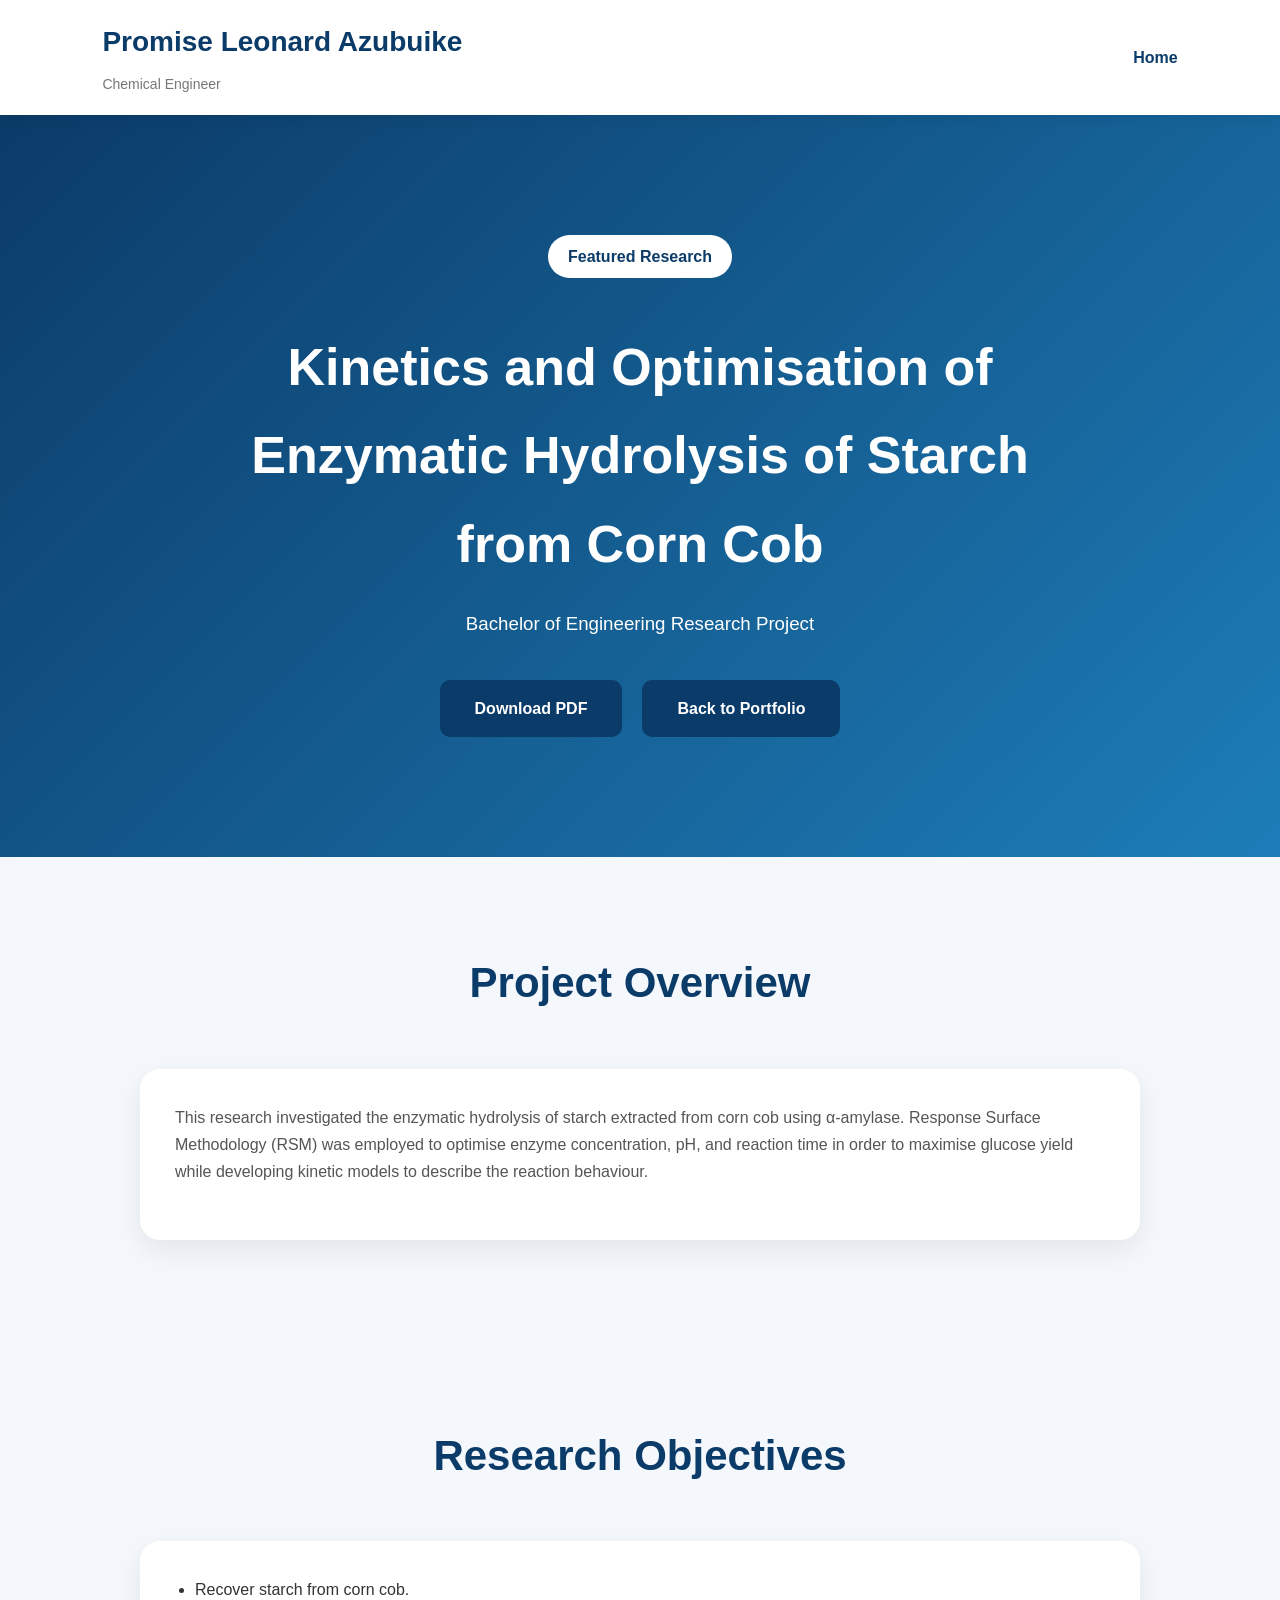
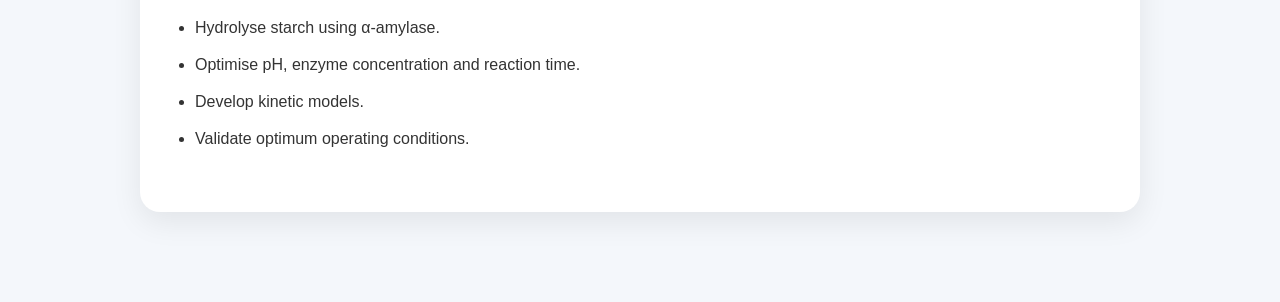
==== enzymatic-hydrolysis.html @ ce991499 "Update portfolio and add enzymatic hydrolysis project" ====
<!DOCTYPE html>
<html lang="en">

<head>

<meta charset="UTF-8">

<meta name="viewport" content="width=device-width, initial-scale=1.0">

<title>Enzymatic Hydrolysis Research | Promise Leonard Azubuike</title>

<link rel="stylesheet" href="css/style.css">

</head>

<body>

<!-- Navigation -->

<nav>

<div class="logo">

<h2>Promise Leonard Azubuike</h2>

<span>Chemical Engineer</span>

</div>

<ul>

<li><a href="index.html">Home</a></li>

</ul>

</nav>



<!-- HERO -->

<section class="project-hero">

<div class="project-overlay">

<p class="project-tag">

Featured Research

</p>

<h1>

Kinetics and Optimisation of Enzymatic Hydrolysis of Starch from Corn Cob

</h1>

<h3>

Bachelor of Engineering Research Project

</h3>

<div class="project-buttons">

<a class="btn"

href="documents/Kinetics_and_Optimisation_of_Enzymatic_Hydrolysis.pdf"

download>

Download PDF

</a>

<a class="btn"

href="index.html">

Back to Portfolio

</a>

</div>

</div>

</section>



<!-- OVERVIEW -->

<section class="project-section">

<h2>Project Overview</h2>

<div class="project-card">

<p>

This research investigated the enzymatic hydrolysis of starch extracted from corn cob
using α-amylase. Response Surface Methodology (RSM) was employed to optimise enzyme
concentration, pH, and reaction time in order to maximise glucose yield while developing
kinetic models to describe the reaction behaviour.

</p>

</div>

</section>



<!-- OBJECTIVES -->

<section class="project-section">

<h2>Research Objectives</h2>

<div class="project-card">

<ul>

<li>Recover starch from corn cob.</li>

<li>Hydrolyse starch using α-amylase.</li>

<li>Optimise pH, enzyme concentration and reaction time.</li>

<li>Develop kinetic models.</li>

<li>Validate optimum operating conditions.</li>

</ul>

</div>

</section>
---- css/style.css ----
/* =====================================================
   PROMISE LEONARD AZUBUIKE PORTFOLIO
   Version 2.0
====================================================== */


/* =====================================================
   RESET
====================================================== */

*{
    margin:0;
    padding:0;
    box-sizing:border-box;
}

html{
    scroll-behavior:smooth;
}

body{

    font-family:Arial, Helvetica, sans-serif;

    background:#f4f7fb;

    color:#333;

    line-height:1.7;

}


/* =====================================================
   VARIABLES
====================================================== */

:root{

    --primary:#0B3B68;

    --secondary:#1D7DB8;

    --accent:#16A085;

    --white:#ffffff;

    --light:#f4f7fb;

    --dark:#222;

    --shadow:0 10px 30px rgba(0,0,0,.08);

}


/* =====================================================
   LINKS
====================================================== */

a{

    text-decoration:none;

    color:inherit;

}


/* =====================================================
   IMAGES
====================================================== */

img{

    max-width:100%;

    display:block;

}


/* =====================================================
   NAVIGATION
====================================================== */

nav{

    position:sticky;

    top:0;

    z-index:999;

    background:white;

    display:flex;

    justify-content:space-between;

    align-items:center;

    padding:18px 8%;

    box-shadow:0 2px 15px rgba(0,0,0,.08);

}

.logo h2{

    color:var(--primary);

    font-size:28px;

    margin-bottom:4px;

}

.logo span{

    color:#777;

    font-size:14px;

}

nav ul{

    list-style:none;

    display:flex;

    gap:30px;

}

nav ul li a{

    color:var(--primary);

    font-weight:600;

    transition:.3s;

}

nav ul li a:hover{

    color:var(--secondary);

}


/* =====================================================
   HERO
====================================================== */

.hero{

    max-width:1200px;

    margin:auto;

    min-height:90vh;

    display:flex;

    justify-content:space-between;

    align-items:center;

    gap:80px;

    padding:80px 8%;

}

.hero-text{

    flex:1;

}

.hero-tag{

    display:inline-block;

    background:#e8f1fb;

    color:var(--secondary);

    padding:8px 20px;

    border-radius:30px;

    font-weight:bold;

    margin-bottom:25px;

}

.hero-text h1{

    font-size:60px;

    color:var(--primary);

    margin-bottom:15px;

    line-height:1.1;

}

.hero-text h2{

    font-size:28px;

    color:#555;

    margin-bottom:25px;

    font-weight:400;

}

.hero-description{

    font-size:19px;

    color:#666;

    margin-bottom:40px;

    max-width:650px;

}

.hero-buttons{

    display:flex;

    gap:20px;

    flex-wrap:wrap;

}

.btn{

    display:inline-block;

    padding:15px 35px;

    border-radius:10px;

    background:var(--primary);

    color:white;

    font-weight:bold;

    transition:.3s;

}

.btn:hover{

    background:var(--secondary);

    transform:translateY(-5px);

}

.hero-image{

    flex:1;

    display:flex;

    justify-content:center;

}

.hero-image img{

    width:360px;

    height:360px;

    object-fit:cover;

    border-radius:50%;

    border:8px solid var(--primary);

    box-shadow:0 20px 40px rgba(0,0,0,.18);

}


/* =====================================================
   GENERAL SECTION
====================================================== */

section{

    padding:90px 8%;

}

section h2{

    text-align:center;

    color:var(--primary);

    font-size:42px;

    margin-bottom:50px;

}


/* =====================================================
   ABOUT
====================================================== */

.about-container{

    max-width:1100px;

    margin:auto;

}

.about-text{

    background:white;

    padding:50px;

    border-radius:20px;

    box-shadow:var(--shadow);

}

.about-text p{

    font-size:19px;

    margin-bottom:25px;

}

.about-text strong{

    color:var(--primary);

}


/* =====================================================
   EXPERIENCE
====================================================== */

.experience-container{

    display:grid;

    grid-template-columns:repeat(auto-fit,minmax(330px,1fr));

    gap:30px;

}

.experience-card{

    background:white;

    border-radius:18px;

    padding:35px;

    box-shadow:var(--shadow);

    transition:.3s;

}

.experience-card:hover{

    transform:translateY(-10px);

}

.experience-card h3{

    color:var(--primary);

    margin-bottom:10px;

}

.experience-card h4{

    color:#555;

    margin-bottom:10px;

}

.experience-card span{

    color:var(--secondary);

    font-weight:bold;

}

.experience-card ul{

    margin-top:20px;

    padding-left:20px;

}

.experience-card li{

    margin-bottom:12px;

}


/* =====================================================
   SKILLS
====================================================== */

.skills-container{

    display:grid;

    grid-template-columns:repeat(auto-fit,minmax(260px,1fr));

    gap:30px;

}

.skill-card{

    background:white;

    padding:35px;

    border-radius:18px;

    box-shadow:var(--shadow);

    transition:.3s;

}

.skill-card:hover{

    transform:translateY(-10px);

}

.skill-card h3{

    color:var(--primary);

    margin-bottom:20px;

}

.skill-card ul{

    list-style:none;

}

.skill-card li{

    margin-bottom:12px;

}
/* =====================================================
   STATISTICS
====================================================== */

.stats-container{

    max-width:1200px;

    margin:auto;

    display:grid;

    grid-template-columns:repeat(auto-fit,minmax(180px,1fr));

    gap:25px;

}

.stat-card{

    background:white;

    padding:35px 20px;

    border-radius:18px;

    text-align:center;

    box-shadow:var(--shadow);

    transition:.3s;

}

.stat-card:hover{

    transform:translateY(-8px);

}

.stat-card h2{

    font-size:42px;

    color:var(--secondary);

    margin-bottom:10px;

}

.stat-card p{

    font-size:17px;

    color:#555;

}


/* =====================================================
   PROJECTS
====================================================== */

.projects-container{

    display:grid;

    grid-template-columns:repeat(auto-fit,minmax(340px,1fr));

    gap:35px;

}

.project-card{

    background:white;

    border-radius:20px;

    overflow:hidden;

    box-shadow:var(--shadow);

    transition:.3s;

    padding:35px;

}

.project-card:hover{

    transform:translateY(-10px);

}

.project-card h3{

    color:var(--primary);

    margin-bottom:20px;

}

.project-card p{

    color:#555;

    margin-bottom:20px;

}

.project-card ul{

    padding-left:20px;

    margin-bottom:25px;

}

.project-card li{

    margin-bottom:10px;

}

.project-card a{

    display:inline-block;

    padding:12px 28px;

    background:var(--primary);

    color:white;

    border-radius:8px;

    font-weight:bold;

    transition:.3s;

}

.project-card a:hover{

    background:var(--secondary);

}


/* =====================================================
   PROJECT DETAIL PAGE
====================================================== */

.project-hero{

    background:linear-gradient(135deg,#0B3B68,#1D7DB8);

    color:white;

    text-align:center;

    padding:120px 8%;

}

.project-tag{

    display:inline-block;

    background:white;

    color:var(--primary);

    padding:8px 20px;

    border-radius:30px;

    font-weight:bold;

    margin-bottom:25px;

}

.project-hero h1{

    font-size:52px;

    max-width:900px;

    margin:20px auto;

}

.project-hero h3{

    font-weight:400;

    margin-bottom:40px;

}

.project-buttons{

    display:flex;

    justify-content:center;

    gap:20px;

    flex-wrap:wrap;

}

.project-section{

    background:#f4f7fb;

}

.project-section .project-card{

    max-width:1000px;

    margin:auto;

}


/* =====================================================
   CONTACT
====================================================== */

.contact-container{

    display:grid;

    grid-template-columns:repeat(auto-fit,minmax(250px,1fr));

    gap:25px;

}

.contact-card{

    background:white;

    border-radius:18px;

    padding:35px;

    text-align:center;

    box-shadow:var(--shadow);

    transition:.3s;

}

.contact-card:hover{

    transform:translateY(-8px);

}

.contact-card h3{

    color:var(--primary);

    margin-bottom:15px;

}

.contact-card p{

    color:#555;

}

.contact-card a{

    color:var(--secondary);

    font-weight:bold;

}


/* =====================================================
   FOOTER
====================================================== */

footer{

    background:var(--primary);

    color:white;

    text-align:center;

    padding:30px;

    margin-top:80px;

}


/* =====================================================
   MOBILE
====================================================== */

@media(max-width:900px){

nav{

    flex-direction:column;

    gap:20px;

}

nav ul{

    flex-wrap:wrap;

    justify-content:center;

}

.hero{

    flex-direction:column-reverse;

    text-align:center;

    min-height:auto;

}

.hero-description{

    margin:auto auto 35px;

}

.hero-buttons{

    justify-content:center;

}

.hero-image img{

    width:260px;

    height:260px;

}

.hero-text h1{

    font-size:42px;

}

.hero-text h2{

    font-size:22px;

}

.project-hero h1{

    font-size:36px;

}

section h2{

    font-size:34px;

}

}
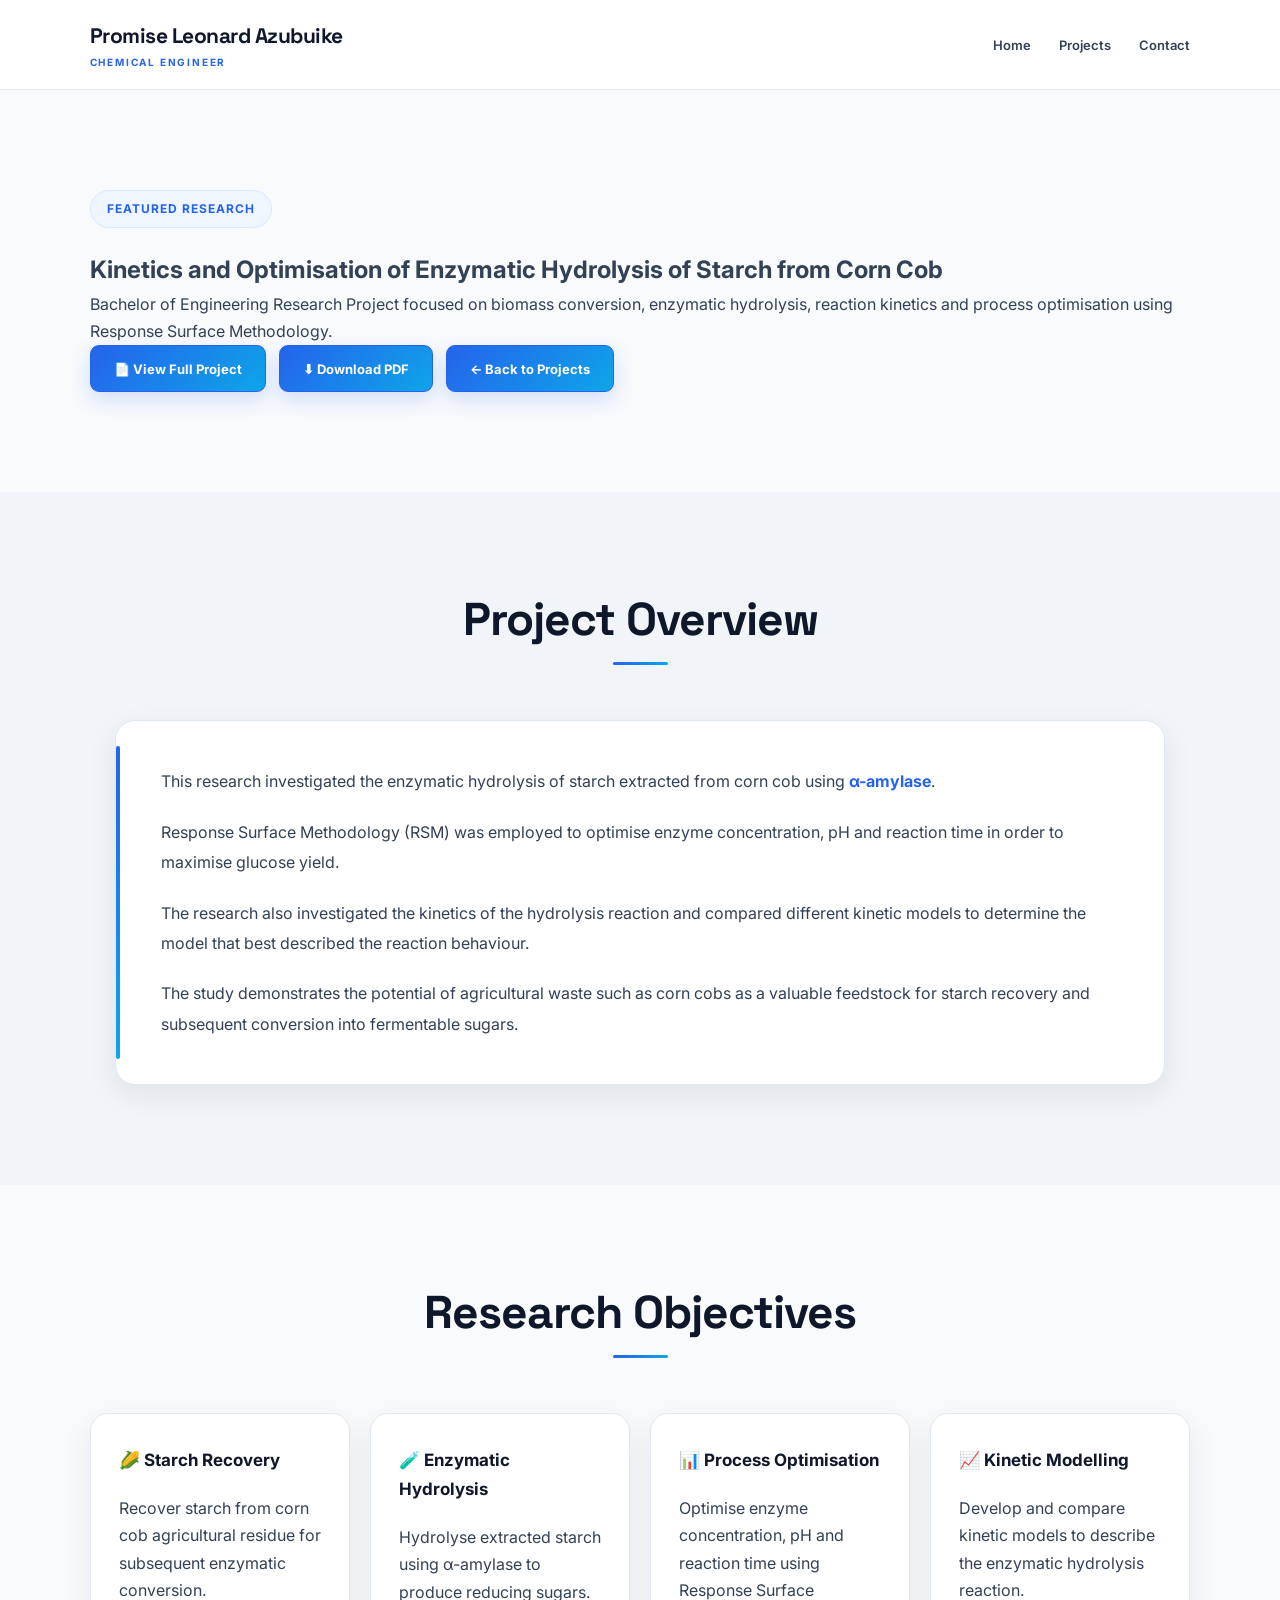
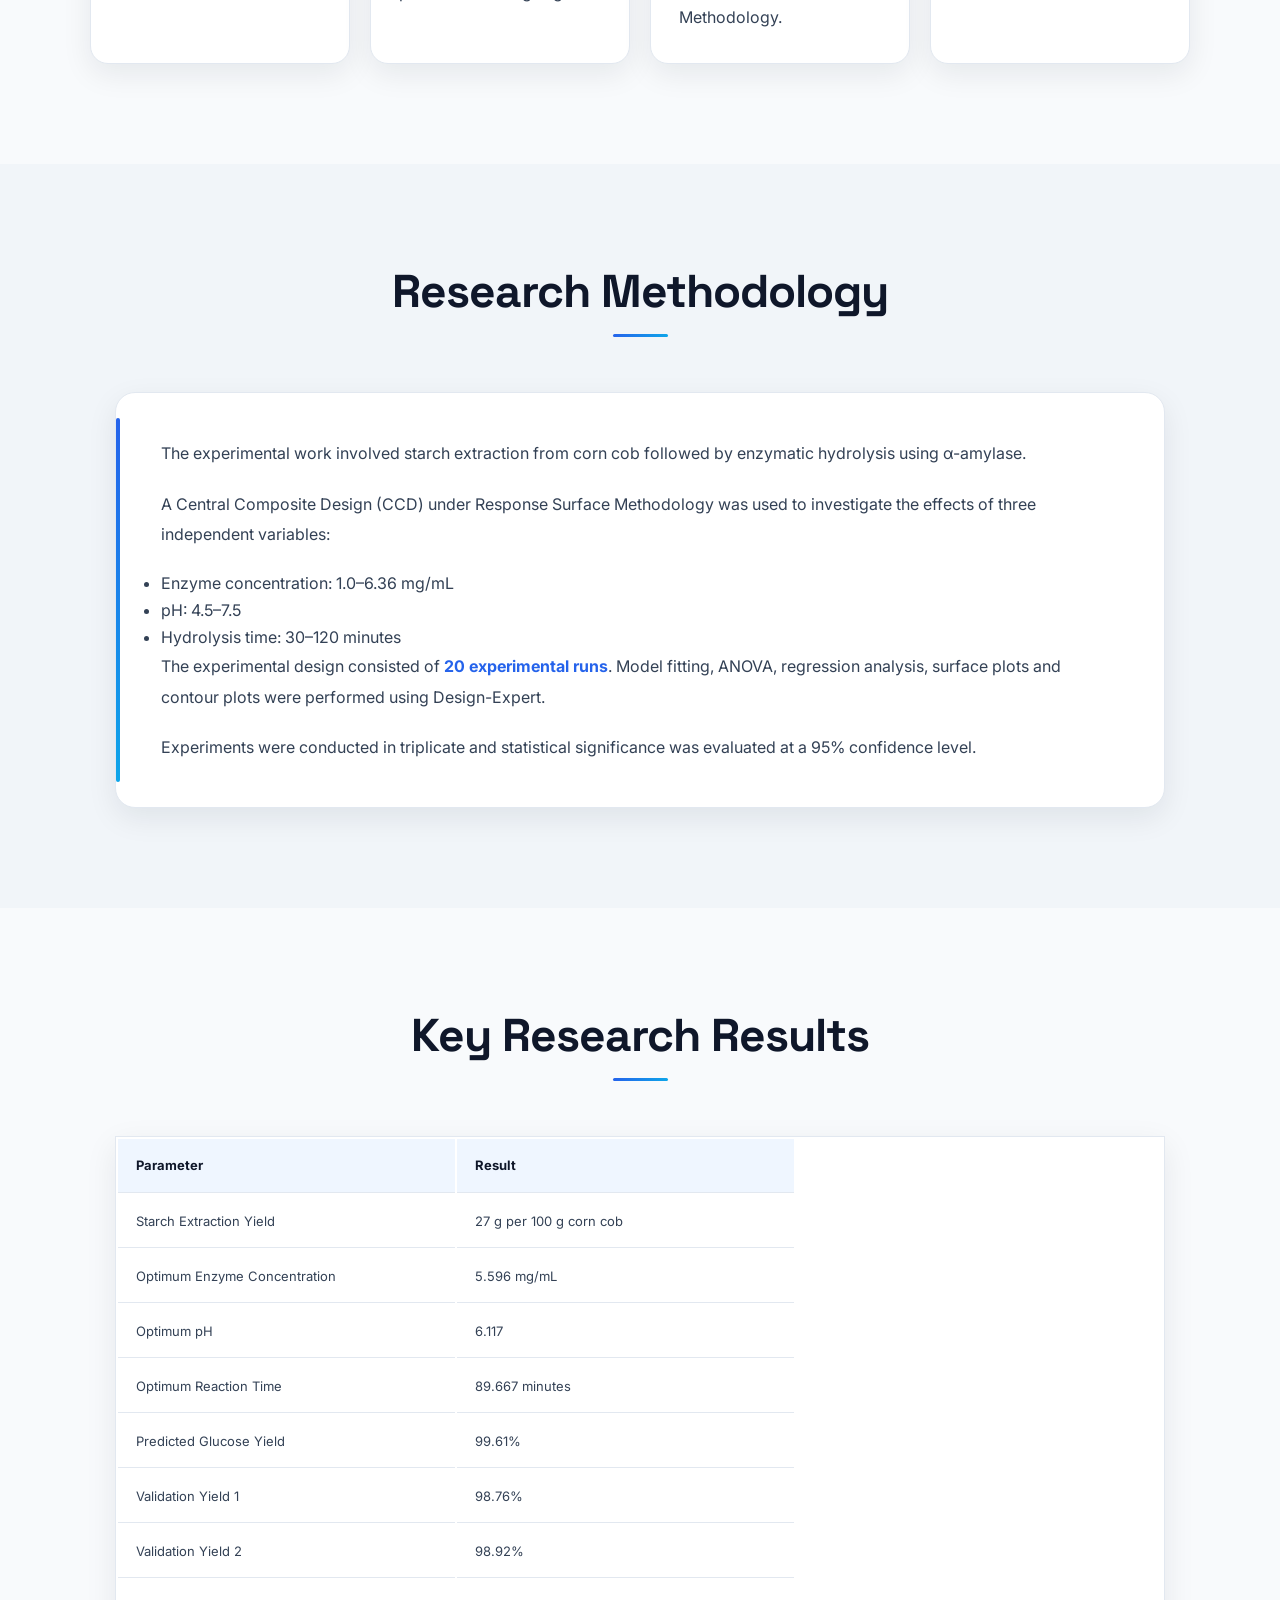
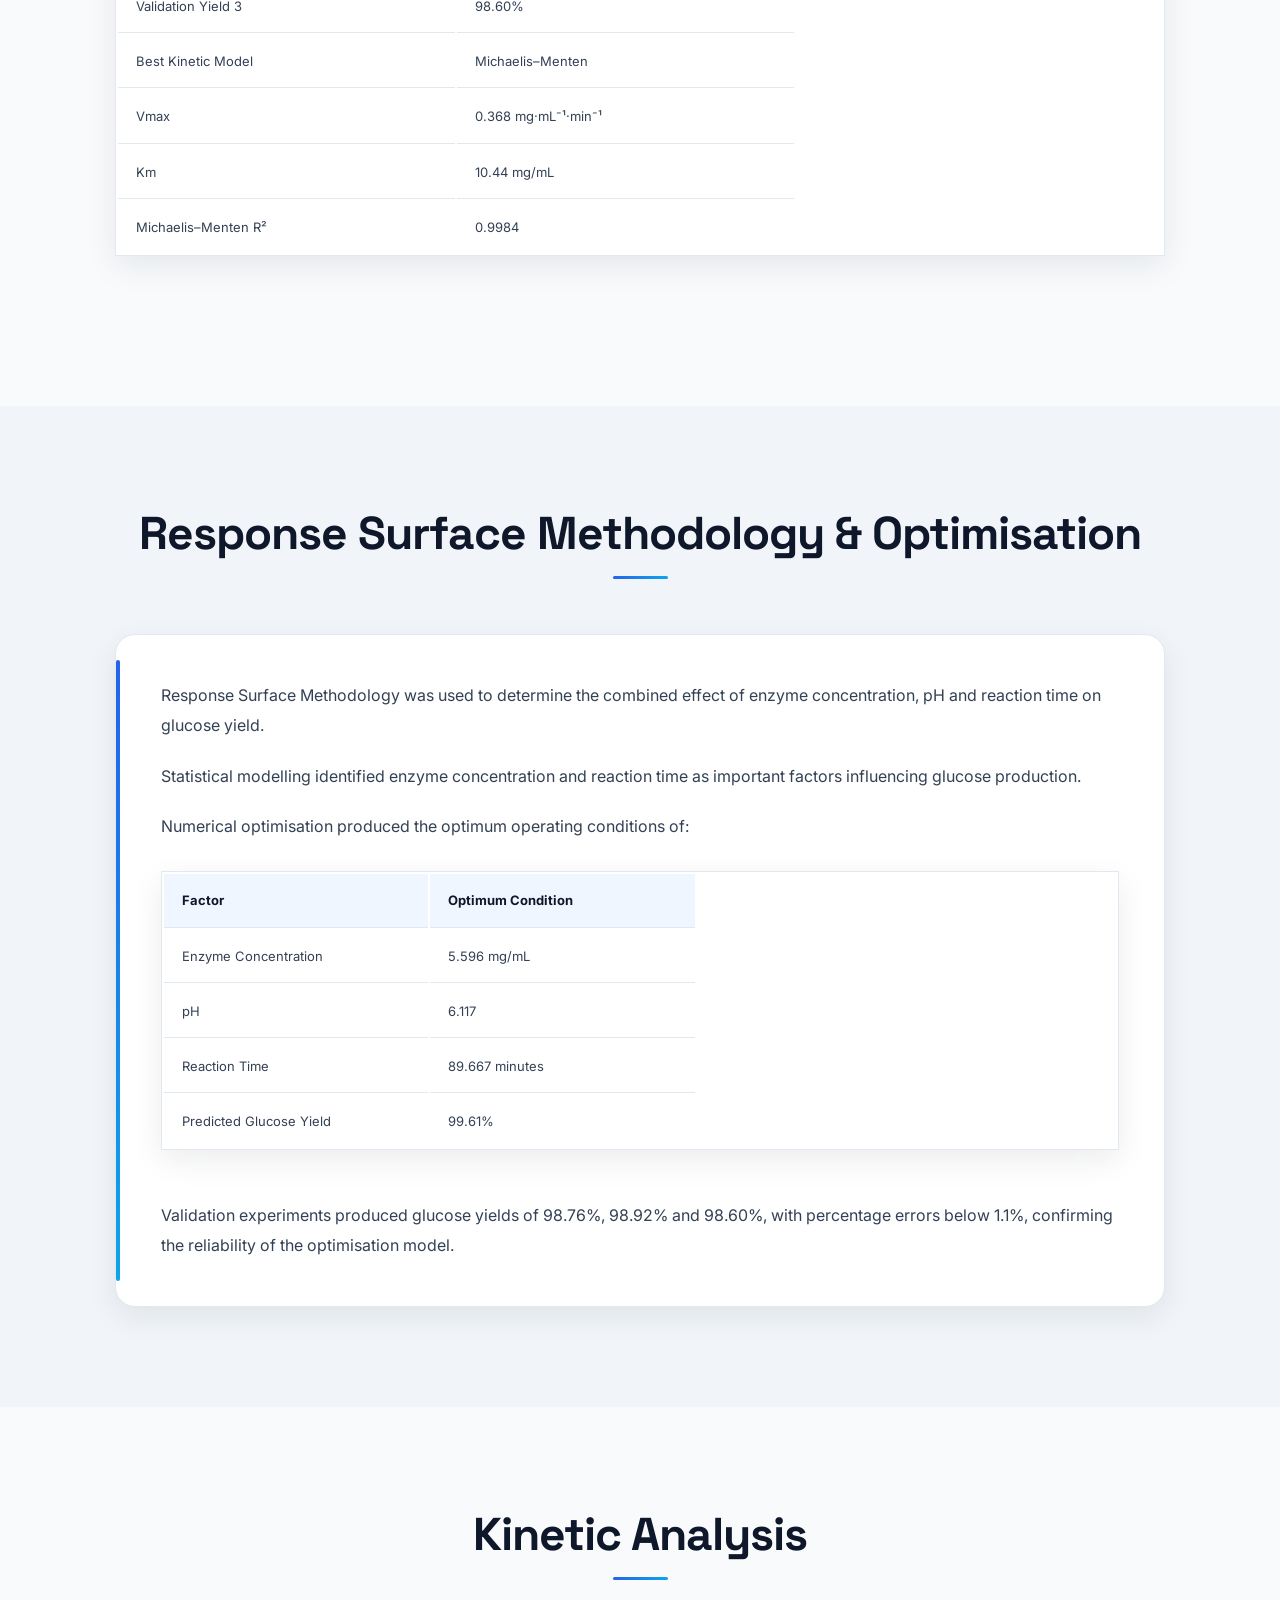
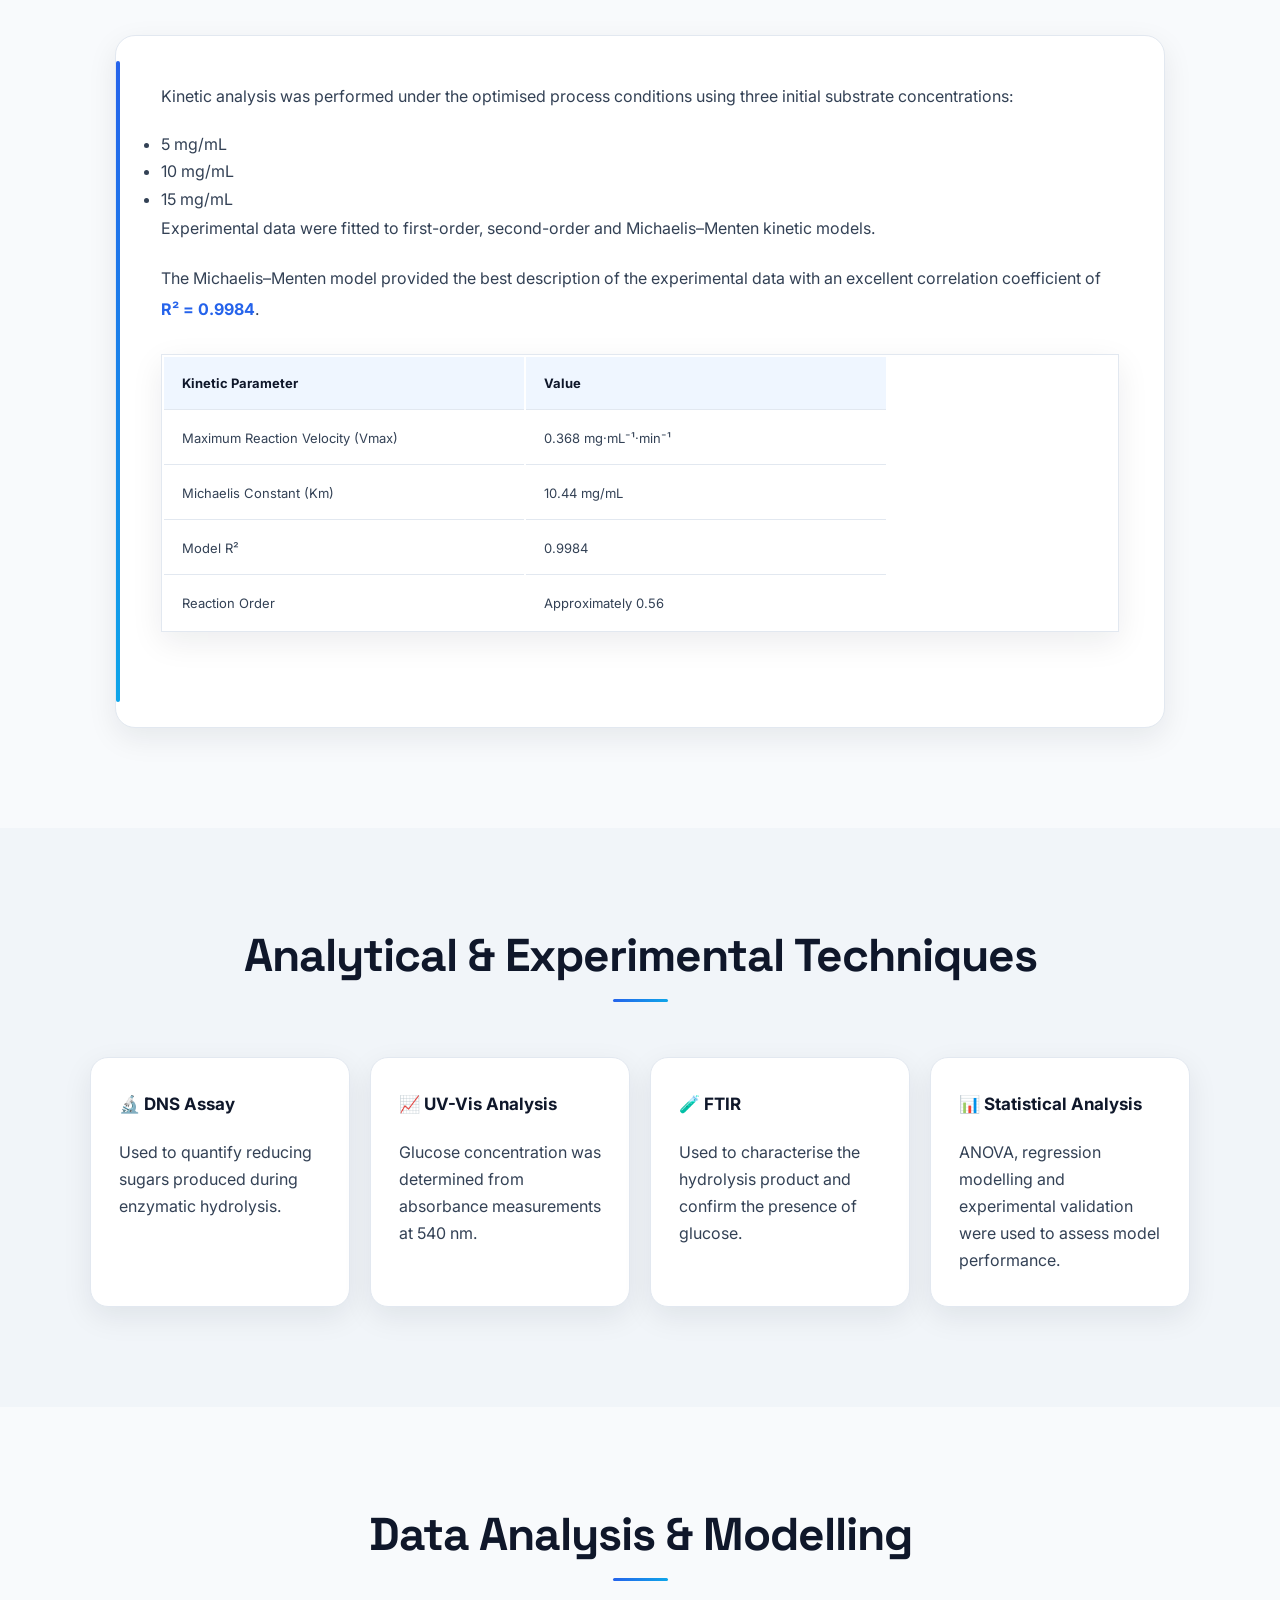
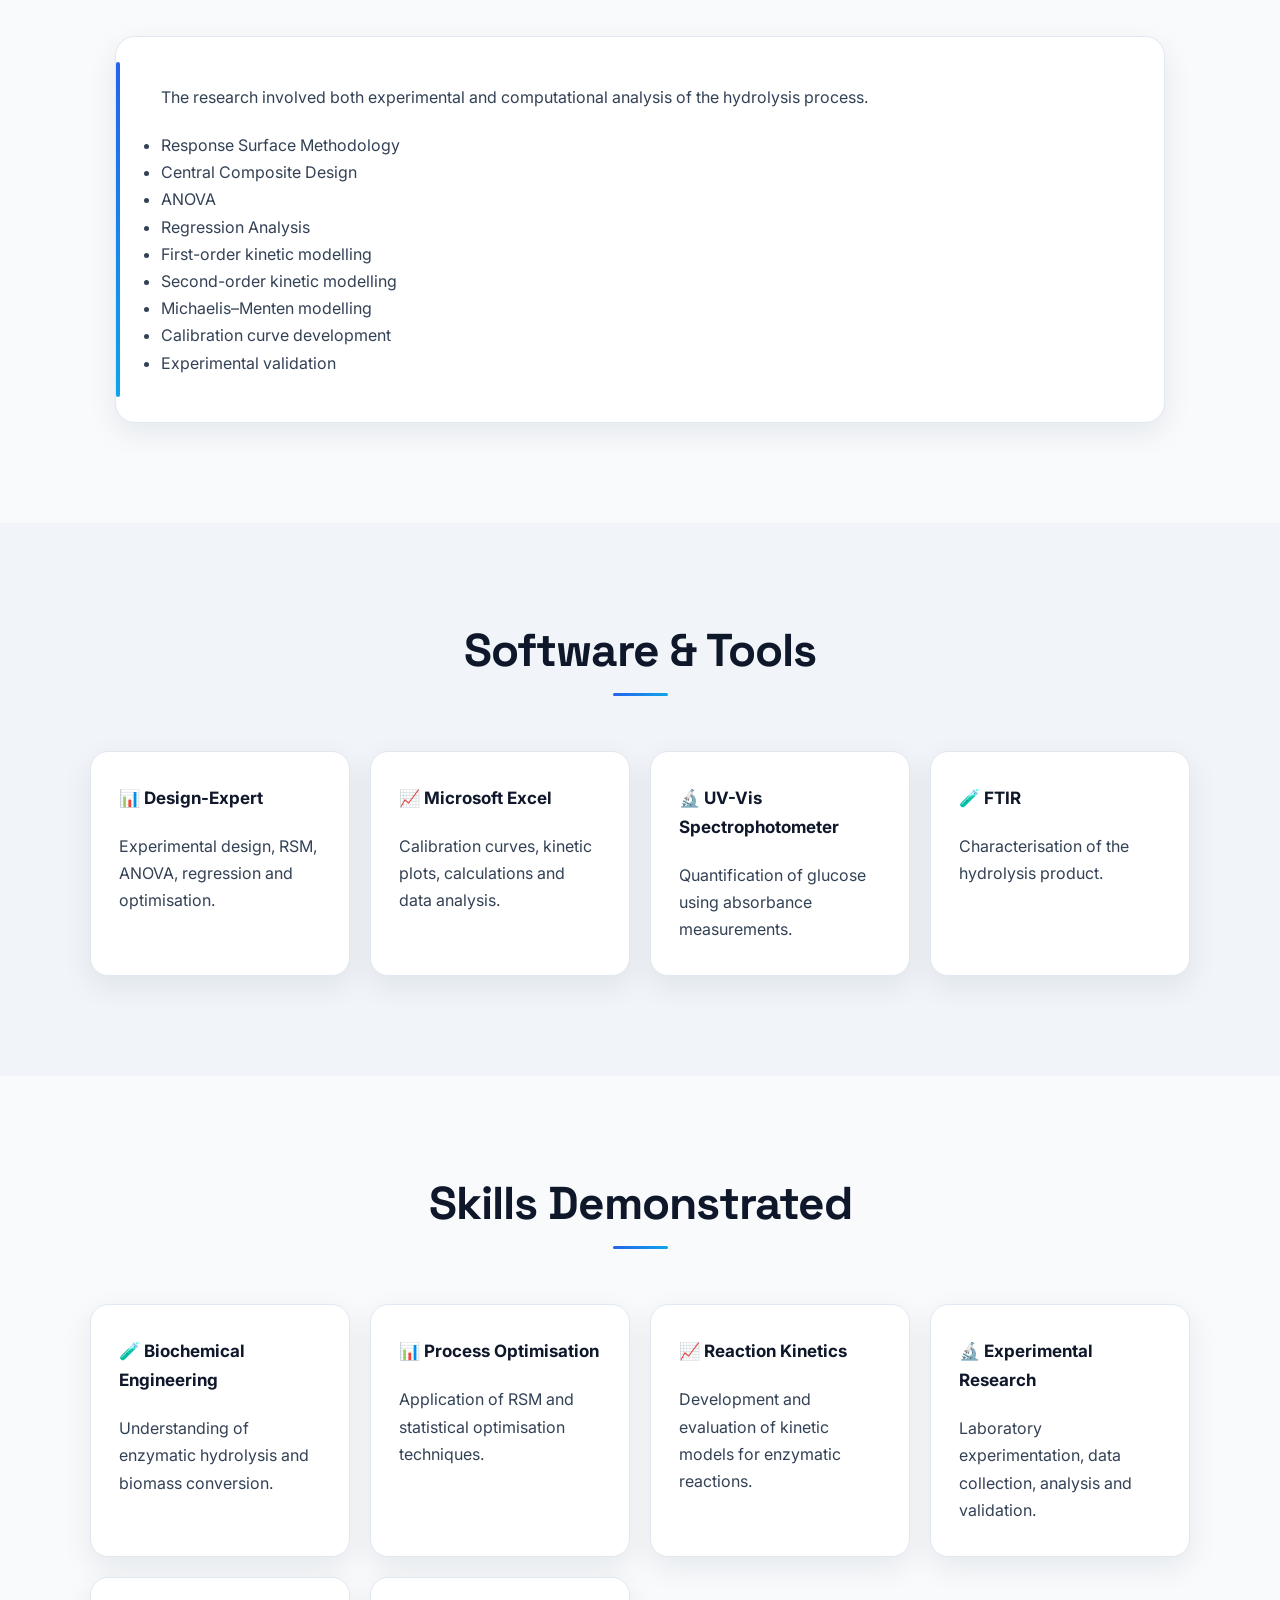
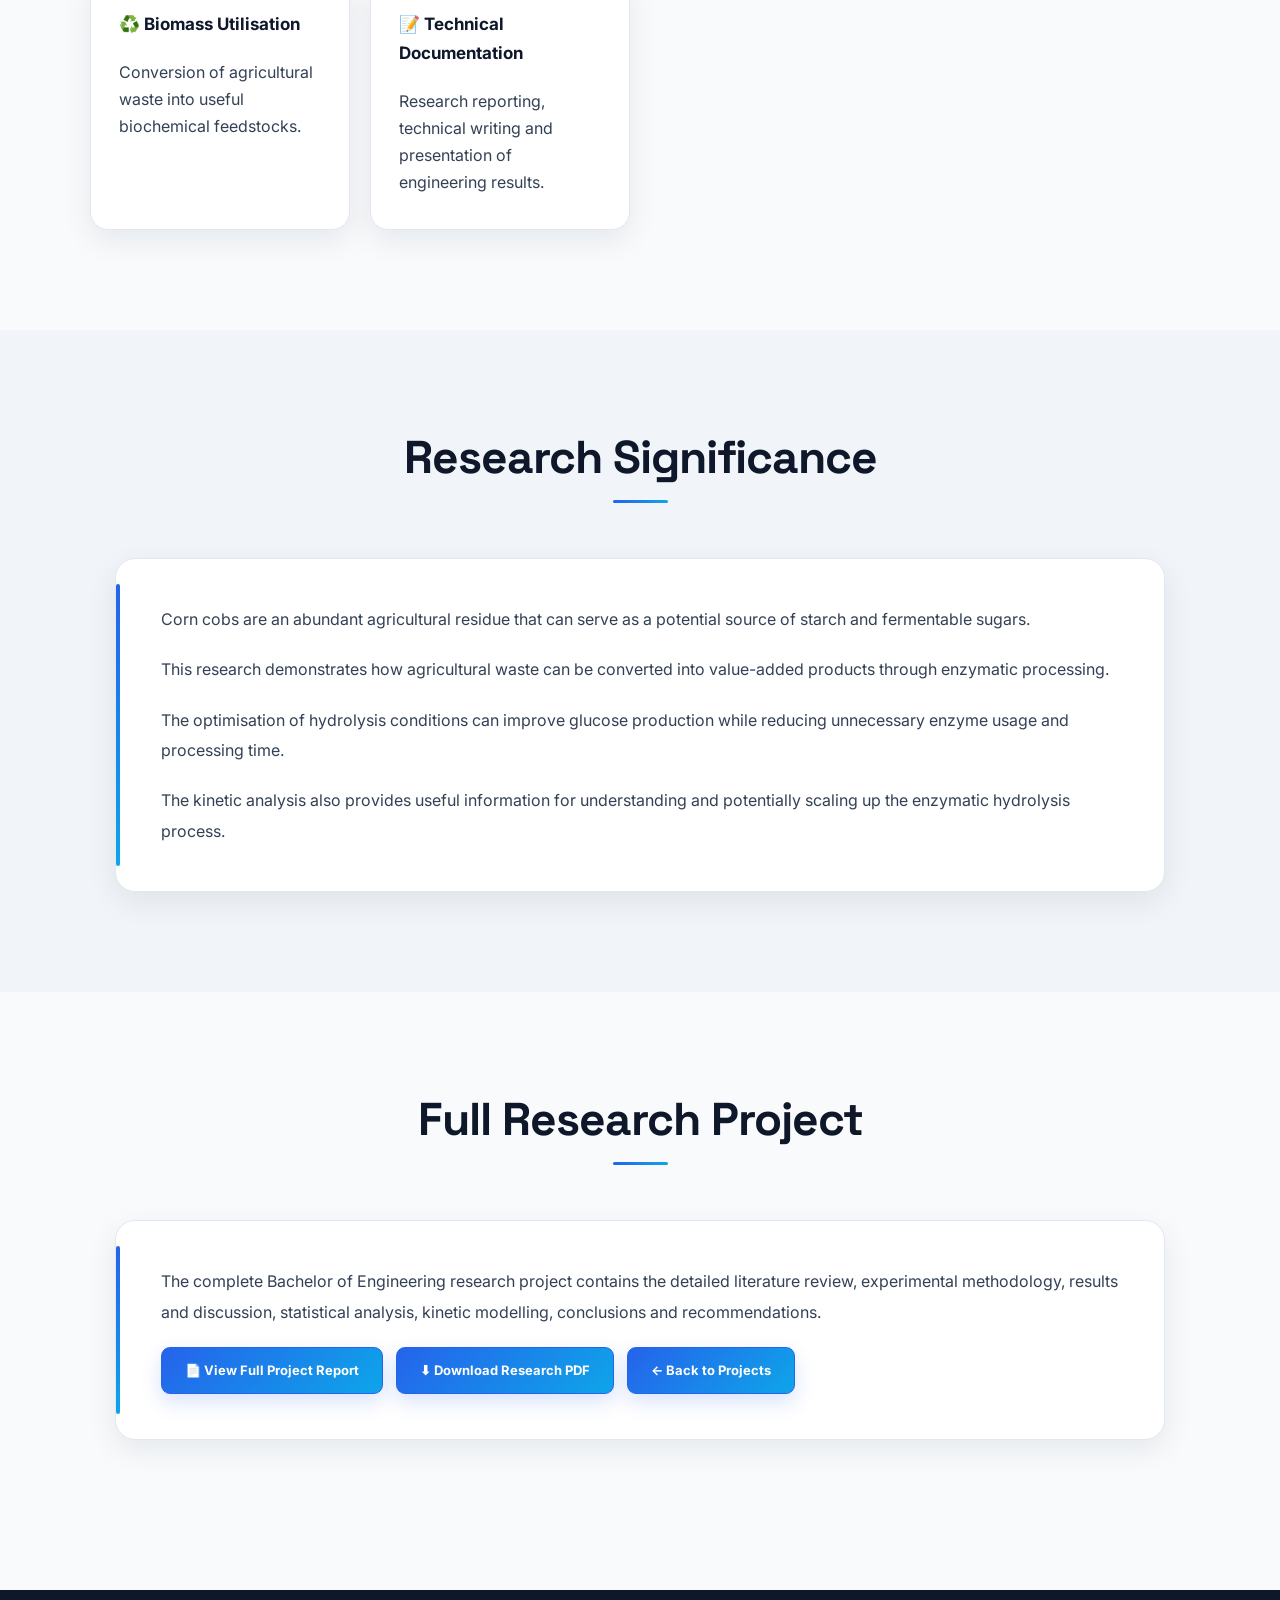
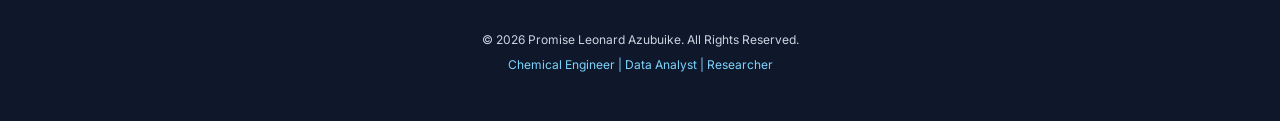
==== commit 96867079: "Update enzymatic hydrolysis research project" ====
--- a/enzymatic-hydrolysis.html
+++ b/enzymatic-hydrolysis.html
@@ -3,137 +3,1152 @@
 
 <head>
 
-<meta charset="UTF-8">
-
-<meta name="viewport" content="width=device-width, initial-scale=1.0">
-
-<title>Enzymatic Hydrolysis Research | Promise Leonard Azubuike</title>
-
-<link rel="stylesheet" href="css/style.css">
+    <meta charset="UTF-8">
+
+    <meta name="viewport" content="width=device-width, initial-scale=1.0">
+
+    <meta name="description"
+        content="Kinetics and Optimisation of Enzymatic Hydrolysis of Starch from Corn Cob using Response Surface Methodology by Promise Leonard Azubuike.">
+
+    <title>
+        Enzymatic Hydrolysis Research | Promise Leonard Azubuike
+    </title>
+
+    <link rel="stylesheet" href="css/style.css">
 
 </head>
 
+
 <body>
 
-<!-- Navigation -->
+
+<!-- =====================================================
+     NAVIGATION
+===================================================== -->
 
 <nav>
 
-<div class="logo">
-
-<h2>Promise Leonard Azubuike</h2>
-
-<span>Chemical Engineer</span>
-
-</div>
-
-<ul>
-
-<li><a href="index.html">Home</a></li>
-
-</ul>
+    <div class="logo">
+
+        <h2>Promise Leonard Azubuike</h2>
+
+        <span>Chemical Engineer</span>
+
+    </div>
+
+
+    <ul>
+
+        <li>
+            <a href="index.html">Home</a>
+        </li>
+
+        <li>
+            <a href="index.html#projects">Projects</a>
+        </li>
+
+        <li>
+            <a href="index.html#contact">Contact</a>
+        </li>
+
+    </ul>
 
 </nav>
 
 
 
-<!-- HERO -->
+<!-- =====================================================
+     PROJECT HERO
+===================================================== -->
 
 <section class="project-hero">
 
-<div class="project-overlay">
-
-<p class="project-tag">
-
-Featured Research
-
-</p>
-
-<h1>
-
-Kinetics and Optimisation of Enzymatic Hydrolysis of Starch from Corn Cob
-
-</h1>
-
-<h3>
-
-Bachelor of Engineering Research Project
-
-</h3>
-
-<div class="project-buttons">
-
-<a class="btn"
-
-href="documents/Kinetics_and_Optimisation_of_Enzymatic_Hydrolysis.pdf"
-
-download>
-
-Download PDF
-
-</a>
-
-<a class="btn"
-
-href="index.html">
-
-Back to Portfolio
-
-</a>
-
-</div>
-
-</div>
-
-</section>
-
-
-
-<!-- OVERVIEW -->
-
-<section class="project-section">
-
-<h2>Project Overview</h2>
-
-<div class="project-card">
-
-<p>
-
-This research investigated the enzymatic hydrolysis of starch extracted from corn cob
-using α-amylase. Response Surface Methodology (RSM) was employed to optimise enzyme
-concentration, pH, and reaction time in order to maximise glucose yield while developing
-kinetic models to describe the reaction behaviour.
-
-</p>
-
-</div>
-
-</section>
-
-
-
-<!-- OBJECTIVES -->
-
-<section class="project-section">
-
-<h2>Research Objectives</h2>
-
-<div class="project-card">
-
-<ul>
-
-<li>Recover starch from corn cob.</li>
-
-<li>Hydrolyse starch using α-amylase.</li>
-
-<li>Optimise pH, enzyme concentration and reaction time.</li>
-
-<li>Develop kinetic models.</li>
-
-<li>Validate optimum operating conditions.</li>
-
-</ul>
-
-</div>
-
-</section>+    <div class="project-hero-content">
+
+        <p class="hero-tag">
+            FEATURED RESEARCH
+        </p>
+
+
+        <h1>
+            Kinetics and Optimisation of Enzymatic Hydrolysis
+            of Starch from Corn Cob
+        </h1>
+
+
+        <p class="project-subtitle">
+
+            Bachelor of Engineering Research Project focused on
+            biomass conversion, enzymatic hydrolysis, reaction
+            kinetics and process optimisation using Response
+            Surface Methodology.
+
+        </p>
+
+
+        <div class="hero-buttons">
+
+            <a
+                href="documents/Kinetics_and_Optimisation_of_Enzymatic_Hydrolysis.pdf"
+                target="_blank"
+                class="btn"
+            >
+                📄 View Full Project
+            </a>
+
+
+            <a
+                href="documents/Kinetics_and_Optimisation_of_Enzymatic_Hydrolysis.pdf"
+                download
+                class="btn"
+            >
+                ⬇ Download PDF
+            </a>
+
+
+            <a
+                href="index.html#projects"
+                class="btn"
+            >
+                ← Back to Projects
+            </a>
+
+        </div>
+
+    </div>
+
+</section>
+
+
+
+<!-- =====================================================
+     PROJECT OVERVIEW
+===================================================== -->
+
+<section>
+
+    <h2>Project Overview</h2>
+
+
+    <div class="about-container">
+
+        <div class="about-text">
+
+            <p>
+
+                This research investigated the enzymatic hydrolysis
+                of starch extracted from corn cob using
+                <strong>α-amylase</strong>.
+
+            </p>
+
+
+            <p>
+
+                Response Surface Methodology (RSM) was employed
+                to optimise enzyme concentration, pH and reaction
+                time in order to maximise glucose yield.
+
+            </p>
+
+
+            <p>
+
+                The research also investigated the kinetics of the
+                hydrolysis reaction and compared different kinetic
+                models to determine the model that best described
+                the reaction behaviour.
+
+            </p>
+
+
+            <p>
+
+                The study demonstrates the potential of agricultural
+                waste such as corn cobs as a valuable feedstock for
+                starch recovery and subsequent conversion into
+                fermentable sugars.
+
+            </p>
+
+        </div>
+
+    </div>
+
+</section>
+
+
+
+<!-- =====================================================
+     RESEARCH OBJECTIVES
+===================================================== -->
+
+<section>
+
+    <h2>Research Objectives</h2>
+
+
+    <div class="skills-container">
+
+
+        <div class="skill-card">
+
+            <h3>🌽 Starch Recovery</h3>
+
+            <p>
+
+                Recover starch from corn cob agricultural residue
+                for subsequent enzymatic conversion.
+
+            </p>
+
+        </div>
+
+
+        <div class="skill-card">
+
+            <h3>🧪 Enzymatic Hydrolysis</h3>
+
+            <p>
+
+                Hydrolyse extracted starch using α-amylase
+                to produce reducing sugars.
+
+            </p>
+
+        </div>
+
+
+        <div class="skill-card">
+
+            <h3>📊 Process Optimisation</h3>
+
+            <p>
+
+                Optimise enzyme concentration, pH and reaction
+                time using Response Surface Methodology.
+
+            </p>
+
+        </div>
+
+
+        <div class="skill-card">
+
+            <h3>📈 Kinetic Modelling</h3>
+
+            <p>
+
+                Develop and compare kinetic models to describe
+                the enzymatic hydrolysis reaction.
+
+            </p>
+
+        </div>
+
+    </div>
+
+</section>
+
+
+
+<!-- =====================================================
+     METHODOLOGY
+===================================================== -->
+
+<section>
+
+    <h2>Research Methodology</h2>
+
+
+    <div class="about-container">
+
+        <div class="about-text">
+
+            <p>
+
+                The experimental work involved starch extraction
+                from corn cob followed by enzymatic hydrolysis
+                using α-amylase.
+
+            </p>
+
+
+            <p>
+
+                A Central Composite Design (CCD) under Response
+                Surface Methodology was used to investigate the
+                effects of three independent variables:
+
+            </p>
+
+
+            <ul class="project-list">
+
+                <li>
+                    Enzyme concentration: 1.0–6.36 mg/mL
+                </li>
+
+                <li>
+                    pH: 4.5–7.5
+                </li>
+
+                <li>
+                    Hydrolysis time: 30–120 minutes
+                </li>
+
+            </ul>
+
+
+            <p>
+
+                The experimental design consisted of
+                <strong>20 experimental runs</strong>.
+
+                Model fitting, ANOVA, regression analysis,
+                surface plots and contour plots were performed
+                using Design-Expert.
+
+            </p>
+
+
+            <p>
+
+                Experiments were conducted in triplicate and
+                statistical significance was evaluated at a
+                95% confidence level.
+
+            </p>
+
+        </div>
+
+    </div>
+
+</section>
+
+
+
+<!-- =====================================================
+     KEY RESULTS
+===================================================== -->
+
+<section>
+
+    <h2>Key Research Results</h2>
+
+
+    <div class="project-table">
+
+        <table>
+
+            <tr>
+
+                <th>Parameter</th>
+
+                <th>Result</th>
+
+            </tr>
+
+
+            <tr>
+
+                <td>Starch Extraction Yield</td>
+
+                <td>27 g per 100 g corn cob</td>
+
+            </tr>
+
+
+            <tr>
+
+                <td>Optimum Enzyme Concentration</td>
+
+                <td>5.596 mg/mL</td>
+
+            </tr>
+
+
+            <tr>
+
+                <td>Optimum pH</td>
+
+                <td>6.117</td>
+
+            </tr>
+
+
+            <tr>
+
+                <td>Optimum Reaction Time</td>
+
+                <td>89.667 minutes</td>
+
+            </tr>
+
+
+            <tr>
+
+                <td>Predicted Glucose Yield</td>
+
+                <td>99.61%</td>
+
+            </tr>
+
+
+            <tr>
+
+                <td>Validation Yield 1</td>
+
+                <td>98.76%</td>
+
+            </tr>
+
+
+            <tr>
+
+                <td>Validation Yield 2</td>
+
+                <td>98.92%</td>
+
+            </tr>
+
+
+            <tr>
+
+                <td>Validation Yield 3</td>
+
+                <td>98.60%</td>
+
+            </tr>
+
+
+            <tr>
+
+                <td>Best Kinetic Model</td>
+
+                <td>Michaelis–Menten</td>
+
+            </tr>
+
+
+            <tr>
+
+                <td>Vmax</td>
+
+                <td>0.368 mg·mL⁻¹·min⁻¹</td>
+
+            </tr>
+
+
+            <tr>
+
+                <td>Km</td>
+
+                <td>10.44 mg/mL</td>
+
+            </tr>
+
+
+            <tr>
+
+                <td>Michaelis–Menten R²</td>
+
+                <td>0.9984</td>
+
+            </tr>
+
+        </table>
+
+    </div>
+
+</section>
+
+
+
+<!-- =====================================================
+     OPTIMISATION
+===================================================== -->
+
+<section>
+
+    <h2>Response Surface Methodology & Optimisation</h2>
+
+
+    <div class="about-container">
+
+        <div class="about-text">
+
+            <p>
+
+                Response Surface Methodology was used to determine
+                the combined effect of enzyme concentration, pH
+                and reaction time on glucose yield.
+
+            </p>
+
+
+            <p>
+
+                Statistical modelling identified enzyme
+                concentration and reaction time as important
+                factors influencing glucose production.
+
+            </p>
+
+
+            <p>
+
+                Numerical optimisation produced the optimum
+                operating conditions of:
+
+            </p>
+
+
+            <div class="project-table">
+
+                <table>
+
+                    <tr>
+
+                        <th>Factor</th>
+
+                        <th>Optimum Condition</th>
+
+                    </tr>
+
+
+                    <tr>
+
+                        <td>Enzyme Concentration</td>
+
+                        <td>5.596 mg/mL</td>
+
+                    </tr>
+
+
+                    <tr>
+
+                        <td>pH</td>
+
+                        <td>6.117</td>
+
+                    </tr>
+
+
+                    <tr>
+
+                        <td>Reaction Time</td>
+
+                        <td>89.667 minutes</td>
+
+                    </tr>
+
+
+                    <tr>
+
+                        <td>Predicted Glucose Yield</td>
+
+                        <td>99.61%</td>
+
+                    </tr>
+
+                </table>
+
+            </div>
+
+
+            <p>
+
+                Validation experiments produced glucose yields
+                of 98.76%, 98.92% and 98.60%, with percentage
+                errors below 1.1%, confirming the reliability
+                of the optimisation model.
+
+            </p>
+
+        </div>
+
+    </div>
+
+</section>
+
+
+
+<!-- =====================================================
+     KINETIC ANALYSIS
+===================================================== -->
+
+<section>
+
+    <h2>Kinetic Analysis</h2>
+
+
+    <div class="about-container">
+
+        <div class="about-text">
+
+            <p>
+
+                Kinetic analysis was performed under the optimised
+                process conditions using three initial substrate
+                concentrations:
+
+            </p>
+
+
+            <ul class="project-list">
+
+                <li>
+                    5 mg/mL
+                </li>
+
+                <li>
+                    10 mg/mL
+                </li>
+
+                <li>
+                    15 mg/mL
+                </li>
+
+            </ul>
+
+
+            <p>
+
+                Experimental data were fitted to first-order,
+                second-order and Michaelis–Menten kinetic models.
+
+            </p>
+
+
+            <p>
+
+                The Michaelis–Menten model provided the best
+                description of the experimental data with an
+                excellent correlation coefficient of
+                <strong>R² = 0.9984</strong>.
+
+            </p>
+
+
+            <div class="project-table">
+
+                <table>
+
+                    <tr>
+
+                        <th>Kinetic Parameter</th>
+
+                        <th>Value</th>
+
+                    </tr>
+
+
+                    <tr>
+
+                        <td>Maximum Reaction Velocity (Vmax)</td>
+
+                        <td>
+                            0.368 mg·mL⁻¹·min⁻¹
+                        </td>
+
+                    </tr>
+
+
+                    <tr>
+
+                        <td>Michaelis Constant (Km)</td>
+
+                        <td>
+                            10.44 mg/mL
+                        </td>
+
+                    </tr>
+
+
+                    <tr>
+
+                        <td>Model R²</td>
+
+                        <td>
+                            0.9984
+                        </td>
+
+                    </tr>
+
+
+                    <tr>
+
+                        <td>Reaction Order</td>
+
+                        <td>
+                            Approximately 0.56
+                        </td>
+
+                    </tr>
+
+                </table>
+
+            </div>
+
+        </div>
+
+    </div>
+
+</section>
+
+
+
+<!-- =====================================================
+     CHARACTERISATION
+===================================================== -->
+
+<section>
+
+    <h2>Analytical & Experimental Techniques</h2>
+
+
+    <div class="skills-container">
+
+
+        <div class="skill-card">
+
+            <h3>🔬 DNS Assay</h3>
+
+            <p>
+
+                Used to quantify reducing sugars produced
+                during enzymatic hydrolysis.
+
+            </p>
+
+        </div>
+
+
+        <div class="skill-card">
+
+            <h3>📈 UV-Vis Analysis</h3>
+
+            <p>
+
+                Glucose concentration was determined from
+                absorbance measurements at 540 nm.
+
+            </p>
+
+        </div>
+
+
+        <div class="skill-card">
+
+            <h3>🧪 FTIR</h3>
+
+            <p>
+
+                Used to characterise the hydrolysis product
+                and confirm the presence of glucose.
+
+            </p>
+
+        </div>
+
+
+        <div class="skill-card">
+
+            <h3>📊 Statistical Analysis</h3>
+
+            <p>
+
+                ANOVA, regression modelling and experimental
+                validation were used to assess model performance.
+
+            </p>
+
+        </div>
+
+    </div>
+
+</section>
+
+
+
+<!-- =====================================================
+     DATA ANALYSIS
+===================================================== -->
+
+<section>
+
+    <h2>Data Analysis & Modelling</h2>
+
+
+    <div class="about-container">
+
+        <div class="about-text">
+
+            <p>
+
+                The research involved both experimental and
+                computational analysis of the hydrolysis process.
+
+            </p>
+
+
+            <ul class="project-list">
+
+                <li>
+                    Response Surface Methodology
+                </li>
+
+                <li>
+                    Central Composite Design
+                </li>
+
+                <li>
+                    ANOVA
+                </li>
+
+                <li>
+                    Regression Analysis
+                </li>
+
+                <li>
+                    First-order kinetic modelling
+                </li>
+
+                <li>
+                    Second-order kinetic modelling
+                </li>
+
+                <li>
+                    Michaelis–Menten modelling
+                </li>
+
+                <li>
+                    Calibration curve development
+                </li>
+
+                <li>
+                    Experimental validation
+                </li>
+
+            </ul>
+
+        </div>
+
+    </div>
+
+</section>
+
+
+
+<!-- =====================================================
+     SOFTWARE & TOOLS
+===================================================== -->
+
+<section>
+
+    <h2>Software & Tools</h2>
+
+
+    <div class="skills-container">
+
+
+        <div class="skill-card">
+
+            <h3>📊 Design-Expert</h3>
+
+            <p>
+
+                Experimental design, RSM, ANOVA,
+                regression and optimisation.
+
+            </p>
+
+        </div>
+
+
+        <div class="skill-card">
+
+            <h3>📈 Microsoft Excel</h3>
+
+            <p>
+
+                Calibration curves, kinetic plots,
+                calculations and data analysis.
+
+            </p>
+
+        </div>
+
+
+        <div class="skill-card">
+
+            <h3>🔬 UV-Vis Spectrophotometer</h3>
+
+            <p>
+
+                Quantification of glucose using
+                absorbance measurements.
+
+            </p>
+
+        </div>
+
+
+        <div class="skill-card">
+
+            <h3>🧪 FTIR</h3>
+
+            <p>
+
+                Characterisation of the hydrolysis product.
+
+            </p>
+
+        </div>
+
+    </div>
+
+</section>
+
+
+
+<!-- =====================================================
+     SKILLS DEMONSTRATED
+===================================================== -->
+
+<section>
+
+    <h2>Skills Demonstrated</h2>
+
+
+    <div class="skills-container">
+
+
+        <div class="skill-card">
+
+            <h3>🧪 Biochemical Engineering</h3>
+
+            <p>
+
+                Understanding of enzymatic hydrolysis
+                and biomass conversion.
+
+            </p>
+
+        </div>
+
+
+        <div class="skill-card">
+
+            <h3>📊 Process Optimisation</h3>
+
+            <p>
+
+                Application of RSM and statistical
+                optimisation techniques.
+
+            </p>
+
+        </div>
+
+
+        <div class="skill-card">
+
+            <h3>📈 Reaction Kinetics</h3>
+
+            <p>
+
+                Development and evaluation of kinetic
+                models for enzymatic reactions.
+
+            </p>
+
+        </div>
+
+
+        <div class="skill-card">
+
+            <h3>🔬 Experimental Research</h3>
+
+            <p>
+
+                Laboratory experimentation, data collection,
+                analysis and validation.
+
+            </p>
+
+        </div>
+
+
+        <div class="skill-card">
+
+            <h3>♻️ Biomass Utilisation</h3>
+
+            <p>
+
+                Conversion of agricultural waste into
+                useful biochemical feedstocks.
+
+            </p>
+
+        </div>
+
+
+        <div class="skill-card">
+
+            <h3>📝 Technical Documentation</h3>
+
+            <p>
+
+                Research reporting, technical writing
+                and presentation of engineering results.
+
+            </p>
+
+        </div>
+
+    </div>
+
+</section>
+
+
+
+<!-- =====================================================
+     RESEARCH SIGNIFICANCE
+===================================================== -->
+
+<section>
+
+    <h2>Research Significance</h2>
+
+
+    <div class="about-container">
+
+        <div class="about-text">
+
+            <p>
+
+                Corn cobs are an abundant agricultural residue
+                that can serve as a potential source of starch
+                and fermentable sugars.
+
+            </p>
+
+
+            <p>
+
+                This research demonstrates how agricultural waste
+                can be converted into value-added products through
+                enzymatic processing.
+
+            </p>
+
+
+            <p>
+
+                The optimisation of hydrolysis conditions can
+                improve glucose production while reducing
+                unnecessary enzyme usage and processing time.
+
+            </p>
+
+
+            <p>
+
+                The kinetic analysis also provides useful
+                information for understanding and potentially
+                scaling up the enzymatic hydrolysis process.
+
+            </p>
+
+        </div>
+
+    </div>
+
+</section>
+
+
+
+<!-- =====================================================
+     FULL PROJECT REPORT
+===================================================== -->
+
+<section>
+
+    <h2>Full Research Project</h2>
+
+
+    <div class="about-container">
+
+        <div class="about-text">
+
+            <p>
+
+                The complete Bachelor of Engineering research
+                project contains the detailed literature review,
+                experimental methodology, results and discussion,
+                statistical analysis, kinetic modelling,
+                conclusions and recommendations.
+
+            </p>
+
+
+            <div class="hero-buttons">
+
+                <a
+                    href="documents/Kinetics_and_Optimisation_of_Enzymatic_Hydrolysis.pdf"
+                    target="_blank"
+                    class="btn"
+                >
+                    📄 View Full Project Report
+                </a>
+
+
+                <a
+                    href="documents/Kinetics_and_Optimisation_of_Enzymatic_Hydrolysis.pdf"
+                    download
+                    class="btn"
+                >
+                    ⬇ Download Research PDF
+                </a>
+
+
+                <a
+                    href="index.html#projects"
+                    class="btn"
+                >
+                    ← Back to Projects
+                </a>
+
+            </div>
+
+        </div>
+
+    </div>
+
+</section>
+
+
+
+<!-- =====================================================
+     FOOTER
+===================================================== -->
+
+<footer>
+
+    <p>
+        © 2026 Promise Leonard Azubuike. All Rights Reserved.
+    </p>
+
+
+    <p>
+        Chemical Engineer | Data Analyst | Researcher
+    </p>
+
+</footer>
+
+
+</body>
+
+</html>
--- a/css/style.css
+++ b/css/style.css
@@ -1,872 +1,1785 @@
-/* =====================================================
-   PROMISE LEONARD AZUBUIKE PORTFOLIO
-   Version 2.0
-====================================================== */
-
-
-/* =====================================================
+/* =========================================================
+   PROMISE LEONARD AZUBUIKE
+   PREMIUM LIGHT ENGINEERING PORTFOLIO
+========================================================= */
+
+@import url('https://fonts.googleapis.com/css2?family=Inter:wght@400;500;600;700;800&family=Space+Grotesk:wght@500;600;700&display=swap');
+
+
+/* =========================================================
+   VARIABLES
+========================================================= */
+
+:root {
+
+    --background: #f8fafc;
+
+    --background-soft: #f1f5f9;
+
+    --white: #ffffff;
+
+    --navy: #0f172a;
+
+    --blue: #2563eb;
+
+    --sky: #0ea5e9;
+
+    --text: #334155;
+
+    --muted: #64748b;
+
+    --border: #e2e8f0;
+
+    --border-blue: #bfdbfe;
+
+    --shadow:
+        0 10px 30px rgba(15, 23, 42, 0.08);
+
+    --shadow-hover:
+        0 18px 45px rgba(37, 99, 235, 0.13);
+
+    --radius: 18px;
+
+    --transition: all 0.3s ease;
+
+}
+
+
+/* =========================================================
    RESET
-====================================================== */
-
-*{
-    margin:0;
-    padding:0;
-    box-sizing:border-box;
-}
-
-html{
-    scroll-behavior:smooth;
-}
-
-body{
-
-    font-family:Arial, Helvetica, sans-serif;
-
-    background:#f4f7fb;
-
-    color:#333;
-
-    line-height:1.7;
-
-}
-
-
-/* =====================================================
-   VARIABLES
-====================================================== */
-
-:root{
-
-    --primary:#0B3B68;
-
-    --secondary:#1D7DB8;
-
-    --accent:#16A085;
-
-    --white:#ffffff;
-
-    --light:#f4f7fb;
-
-    --dark:#222;
-
-    --shadow:0 10px 30px rgba(0,0,0,.08);
-
-}
-
-
-/* =====================================================
-   LINKS
-====================================================== */
-
-a{
-
-    text-decoration:none;
-
-    color:inherit;
-
-}
-
-
-/* =====================================================
-   IMAGES
-====================================================== */
-
-img{
-
-    max-width:100%;
-
-    display:block;
-
-}
-
-
-/* =====================================================
+========================================================= */
+
+* {
+
+    margin: 0;
+
+    padding: 0;
+
+    box-sizing: border-box;
+
+}
+
+
+html {
+
+    scroll-behavior: smooth;
+
+}
+
+
+body {
+
+    font-family: 'Inter', sans-serif;
+
+    background: var(--background);
+
+    color: var(--text);
+
+    line-height: 1.7;
+
+    overflow-x: hidden;
+
+}
+
+
+a {
+
+    text-decoration: none;
+
+    color: inherit;
+
+}
+
+
+img {
+
+    max-width: 100%;
+
+    display: block;
+
+}
+
+
+ul {
+
+    margin: 0;
+
+    padding: 0;
+
+}
+
+
+/* =========================================================
    NAVIGATION
-====================================================== */
-
-nav{
-
-    position:sticky;
-
-    top:0;
-
-    z-index:999;
-
-    background:white;
-
-    display:flex;
-
-    justify-content:space-between;
-
-    align-items:center;
-
-    padding:18px 8%;
-
-    box-shadow:0 2px 15px rgba(0,0,0,.08);
-
-}
-
-.logo h2{
-
-    color:var(--primary);
-
-    font-size:28px;
-
-    margin-bottom:4px;
-
-}
-
-.logo span{
-
-    color:#777;
-
-    font-size:14px;
-
-}
-
-nav ul{
-
-    list-style:none;
-
-    display:flex;
-
-    gap:30px;
-
-}
-
-nav ul li a{
-
-    color:var(--primary);
-
-    font-weight:600;
-
-    transition:.3s;
-
-}
-
-nav ul li a:hover{
-
-    color:var(--secondary);
-
-}
-
-
-/* =====================================================
+========================================================= */
+
+nav {
+
+    position: sticky;
+
+    top: 0;
+
+    z-index: 1000;
+
+    display: flex;
+
+    align-items: center;
+
+    justify-content: space-between;
+
+    padding: 18px 7%;
+
+    background: rgba(255, 255, 255, 0.92);
+
+    backdrop-filter: blur(14px);
+
+    -webkit-backdrop-filter: blur(14px);
+
+    border-bottom: 1px solid var(--border);
+
+}
+
+
+.logo {
+
+    display: flex;
+
+    flex-direction: column;
+
+}
+
+
+.logo h2 {
+
+    font-family: 'Space Grotesk', sans-serif;
+
+    color: var(--navy);
+
+    font-size: 21px;
+
+    font-weight: 700;
+
+    letter-spacing: -0.5px;
+
+}
+
+
+.logo span {
+
+    color: var(--blue);
+
+    font-size: 10px;
+
+    font-weight: 700;
+
+    letter-spacing: 1.8px;
+
+    text-transform: uppercase;
+
+}
+
+
+nav ul {
+
+    display: flex;
+
+    align-items: center;
+
+    gap: 28px;
+
+    list-style: none;
+
+}
+
+
+nav ul li a {
+
+    position: relative;
+
+    color: var(--text);
+
+    font-size: 13px;
+
+    font-weight: 600;
+
+    transition: var(--transition);
+
+}
+
+
+nav ul li a::after {
+
+    content: "";
+
+    position: absolute;
+
+    left: 0;
+
+    bottom: -7px;
+
+    width: 0;
+
+    height: 2px;
+
+    background: var(--blue);
+
+    transition: var(--transition);
+
+}
+
+
+nav ul li a:hover {
+
+    color: var(--blue);
+
+}
+
+
+nav ul li a:hover::after {
+
+    width: 100%;
+
+}
+
+
+/* =========================================================
+   GENERAL SECTIONS
+========================================================= */
+
+section {
+
+    padding: 100px 7%;
+
+}
+
+
+section:nth-of-type(even) {
+
+    background: var(--background-soft);
+
+}
+
+
+section h2 {
+
+    font-family: 'Space Grotesk', sans-serif;
+
+    text-align: center;
+
+    font-size: clamp(32px, 4vw, 46px);
+
+    line-height: 1.2;
+
+    color: var(--navy);
+
+    margin-bottom: 55px;
+
+    letter-spacing: -1px;
+
+}
+
+
+section h2::after {
+
+    content: "";
+
+    display: block;
+
+    width: 55px;
+
+    height: 3px;
+
+    margin: 15px auto 0;
+
+    border-radius: 20px;
+
+    background:
+        linear-gradient(
+            90deg,
+            var(--blue),
+            var(--sky)
+        );
+
+}
+
+
+/* =========================================================
    HERO
-====================================================== */
-
-.hero{
-
-    max-width:1200px;
-
-    margin:auto;
-
-    min-height:90vh;
-
-    display:flex;
-
-    justify-content:space-between;
-
-    align-items:center;
-
-    gap:80px;
-
-    padding:80px 8%;
-
-}
-
-.hero-text{
-
-    flex:1;
-
-}
-
-.hero-tag{
-
-    display:inline-block;
-
-    background:#e8f1fb;
-
-    color:var(--secondary);
-
-    padding:8px 20px;
-
-    border-radius:30px;
-
-    font-weight:bold;
-
-    margin-bottom:25px;
-
-}
-
-.hero-text h1{
-
-    font-size:60px;
-
-    color:var(--primary);
-
-    margin-bottom:15px;
-
-    line-height:1.1;
-
-}
-
-.hero-text h2{
-
-    font-size:28px;
-
-    color:#555;
-
-    margin-bottom:25px;
-
-    font-weight:400;
-
-}
-
-.hero-description{
-
-    font-size:19px;
-
-    color:#666;
-
-    margin-bottom:40px;
-
-    max-width:650px;
-
-}
-
-.hero-buttons{
-
-    display:flex;
-
-    gap:20px;
-
-    flex-wrap:wrap;
-
-}
-
-.btn{
-
-    display:inline-block;
-
-    padding:15px 35px;
-
-    border-radius:10px;
-
-    background:var(--primary);
-
-    color:white;
-
-    font-weight:bold;
-
-    transition:.3s;
-
-}
-
-.btn:hover{
-
-    background:var(--secondary);
-
-    transform:translateY(-5px);
-
-}
-
-.hero-image{
-
-    flex:1;
-
-    display:flex;
-
-    justify-content:center;
-
-}
-
-.hero-image img{
-
-    width:360px;
-
-    height:360px;
-
-    object-fit:cover;
-
-    border-radius:50%;
-
-    border:8px solid var(--primary);
-
-    box-shadow:0 20px 40px rgba(0,0,0,.18);
-
-}
-
-
-/* =====================================================
-   GENERAL SECTION
-====================================================== */
-
-section{
-
-    padding:90px 8%;
-
-}
-
-section h2{
-
-    text-align:center;
-
-    color:var(--primary);
-
-    font-size:42px;
-
-    margin-bottom:50px;
-
-}
-
-
-/* =====================================================
+========================================================= */
+
+.hero {
+
+    max-width: 1350px;
+
+    min-height: calc(100vh - 75px);
+
+    margin: auto;
+
+    padding-top: 75px;
+
+    padding-bottom: 75px;
+
+    display: flex;
+
+    align-items: center;
+
+    justify-content: space-between;
+
+    gap: 80px;
+
+    background:
+        radial-gradient(
+            circle at 80% 30%,
+            rgba(14, 165, 233, 0.10),
+            transparent 30%
+        );
+
+}
+
+
+.hero-text {
+
+    flex: 1;
+
+}
+
+
+.hero-tag {
+
+    display: inline-flex;
+
+    padding: 8px 16px;
+
+    margin-bottom: 22px;
+
+    border-radius: 50px;
+
+    background: #eff6ff;
+
+    border: 1px solid #dbeafe;
+
+    color: var(--blue);
+
+    font-size: 12px;
+
+    font-weight: 700;
+
+    letter-spacing: 1px;
+
+    text-transform: uppercase;
+
+}
+
+
+.hero-text h1 {
+
+    font-family: 'Space Grotesk', sans-serif;
+
+    color: var(--navy);
+
+    font-size: clamp(45px, 6vw, 75px);
+
+    line-height: 1.04;
+
+    letter-spacing: -3px;
+
+    margin-bottom: 20px;
+
+}
+
+
+.hero-text h2 {
+
+    text-align: left;
+
+    color: var(--blue);
+
+    font-family: 'Inter', sans-serif;
+
+    font-size: clamp(18px, 2vw, 24px);
+
+    font-weight: 600;
+
+    margin-bottom: 22px;
+
+}
+
+
+.hero-text h2::after {
+
+    display: none;
+
+}
+
+
+.hero-description {
+
+    max-width: 680px;
+
+    color: var(--muted);
+
+    font-size: 16px;
+
+    line-height: 1.9;
+
+    margin-bottom: 32px;
+
+}
+
+
+/* =========================================================
+   BUTTONS
+========================================================= */
+
+.hero-buttons {
+
+    display: flex;
+
+    flex-wrap: wrap;
+
+    gap: 13px;
+
+}
+
+
+.btn {
+
+    display: inline-flex;
+
+    align-items: center;
+
+    justify-content: center;
+
+    min-height: 47px;
+
+    padding: 11px 23px;
+
+    border-radius: 9px;
+
+    background:
+        linear-gradient(
+            135deg,
+            var(--blue),
+            var(--sky)
+        );
+
+    color: white;
+
+    border: 1px solid var(--blue);
+
+    font-size: 13px;
+
+    font-weight: 700;
+
+    box-shadow:
+        0 8px 20px rgba(37, 99, 235, 0.18);
+
+    transition: var(--transition);
+
+}
+
+
+.btn:hover {
+
+    transform: translateY(-3px);
+
+    box-shadow:
+        0 12px 28px rgba(37, 99, 235, 0.25);
+
+}
+
+
+/* =========================================================
+   HERO IMAGE
+========================================================= */
+
+.hero-image {
+
+    position: relative;
+
+    flex: 0 0 380px;
+
+    display: flex;
+
+    justify-content: center;
+
+    align-items: center;
+
+}
+
+
+.hero-image::before {
+
+    content: "";
+
+    position: absolute;
+
+    width: 370px;
+
+    height: 370px;
+
+    border-radius: 50%;
+
+    background:
+        linear-gradient(
+            135deg,
+            rgba(37, 99, 235, 0.12),
+            rgba(14, 165, 233, 0.05)
+        );
+
+    z-index: 0;
+
+}
+
+
+.hero-image img {
+
+    position: relative;
+
+    z-index: 2;
+
+    width: 315px;
+
+    height: 315px;
+
+    object-fit: cover;
+
+    border-radius: 50%;
+
+    padding: 7px;
+
+    background: white;
+
+    border: 3px solid var(--blue);
+
+    box-shadow:
+        0 15px 40px rgba(37, 99, 235, 0.18);
+
+}
+
+
+/* =========================================================
+   STATISTICS
+========================================================= */
+
+.stats-container {
+
+    max-width: 1200px;
+
+    margin: 0 auto;
+
+    display: grid;
+
+    grid-template-columns:
+        repeat(4, 1fr);
+
+    gap: 18px;
+
+}
+
+
+.stat-card {
+
+    position: relative;
+
+    text-align: center;
+
+    padding: 30px 18px;
+
+    background: var(--white);
+
+    border: 1px solid var(--border);
+
+    border-radius: var(--radius);
+
+    box-shadow: var(--shadow);
+
+    transition: var(--transition);
+
+}
+
+
+.stat-card:hover {
+
+    transform: translateY(-6px);
+
+    border-color: var(--border-blue);
+
+    box-shadow: var(--shadow-hover);
+
+}
+
+
+.stat-card h2 {
+
+    color: var(--blue);
+
+    font-family: 'Space Grotesk', sans-serif;
+
+    font-size: 38px;
+
+    margin-bottom: 5px;
+
+}
+
+
+.stat-card h2::after {
+
+    display: none;
+
+}
+
+
+.stat-card p {
+
+    color: var(--muted);
+
+    font-size: 12px;
+
+}
+
+
+/* =========================================================
    ABOUT
-====================================================== */
-
-.about-container{
-
-    max-width:1100px;
-
-    margin:auto;
-
-}
-
-.about-text{
-
-    background:white;
-
-    padding:50px;
-
-    border-radius:20px;
-
-    box-shadow:var(--shadow);
-
-}
-
-.about-text p{
-
-    font-size:19px;
-
-    margin-bottom:25px;
-
-}
-
-.about-text strong{
-
-    color:var(--primary);
-
-}
-
-
-/* =====================================================
+========================================================= */
+
+.about-container {
+
+    max-width: 1050px;
+
+    margin: auto;
+
+}
+
+
+.about-text {
+
+    position: relative;
+
+    padding: 45px;
+
+    background: var(--white);
+
+    border: 1px solid var(--border);
+
+    border-radius: 20px;
+
+    box-shadow: var(--shadow);
+
+}
+
+
+.about-text::before {
+
+    content: "";
+
+    position: absolute;
+
+    left: 0;
+
+    top: 25px;
+
+    bottom: 25px;
+
+    width: 4px;
+
+    border-radius: 10px;
+
+    background:
+        linear-gradient(
+            var(--blue),
+            var(--sky)
+        );
+
+}
+
+
+.about-text p {
+
+    color: var(--text);
+
+    font-size: 16px;
+
+    line-height: 1.9;
+
+    margin-bottom: 20px;
+
+}
+
+
+.about-text p:last-child {
+
+    margin-bottom: 0;
+
+}
+
+
+.about-text strong {
+
+    color: var(--blue);
+
+}
+
+
+/* =========================================================
+   SKILLS
+========================================================= */
+
+.skills-container {
+
+    max-width: 1200px;
+
+    margin: auto;
+
+    display: grid;
+
+    grid-template-columns:
+        repeat(4, 1fr);
+
+    gap: 20px;
+
+}
+
+
+.skill-card {
+
+    background: var(--white);
+
+    padding: 32px 28px;
+
+    border: 1px solid var(--border);
+
+    border-radius: var(--radius);
+
+    box-shadow: var(--shadow);
+
+    transition: var(--transition);
+
+}
+
+
+.skill-card:hover {
+
+    transform: translateY(-8px);
+
+    border-color: var(--border-blue);
+
+    box-shadow: var(--shadow-hover);
+
+}
+
+
+.skill-card h3 {
+
+    color: var(--navy);
+
+    font-size: 17px;
+
+    margin-bottom: 20px;
+
+}
+
+
+.skill-card ul {
+
+    list-style: none;
+
+}
+
+
+.skill-card li {
+
+    position: relative;
+
+    padding: 8px 0 8px 18px;
+
+    color: var(--muted);
+
+    font-size: 13px;
+
+    border-bottom:
+        1px solid #f1f5f9;
+
+}
+
+
+.skill-card li::before {
+
+    content: "›";
+
+    position: absolute;
+
+    left: 0;
+
+    color: var(--blue);
+
+    font-weight: 800;
+
+}
+
+
+.skill-card li:last-child {
+
+    border-bottom: none;
+
+}
+
+
+/* =========================================================
    EXPERIENCE
-====================================================== */
-
-.experience-container{
-
-    display:grid;
-
-    grid-template-columns:repeat(auto-fit,minmax(330px,1fr));
-
-    gap:30px;
-
-}
-
-.experience-card{
-
-    background:white;
-
-    border-radius:18px;
-
-    padding:35px;
-
-    box-shadow:var(--shadow);
-
-    transition:.3s;
-
-}
-
-.experience-card:hover{
-
-    transform:translateY(-10px);
-
-}
-
-.experience-card h3{
-
-    color:var(--primary);
-
-    margin-bottom:10px;
-
-}
-
-.experience-card h4{
-
-    color:#555;
-
-    margin-bottom:10px;
-
-}
-
-.experience-card span{
-
-    color:var(--secondary);
-
-    font-weight:bold;
-
-}
-
-.experience-card ul{
-
-    margin-top:20px;
-
-    padding-left:20px;
-
-}
-
-.experience-card li{
-
-    margin-bottom:12px;
-
-}
-
-
-/* =====================================================
-   SKILLS
-====================================================== */
-
-.skills-container{
-
-    display:grid;
-
-    grid-template-columns:repeat(auto-fit,minmax(260px,1fr));
-
-    gap:30px;
-
-}
-
-.skill-card{
-
-    background:white;
-
-    padding:35px;
-
-    border-radius:18px;
-
-    box-shadow:var(--shadow);
-
-    transition:.3s;
-
-}
-
-.skill-card:hover{
-
-    transform:translateY(-10px);
-
-}
-
-.skill-card h3{
-
-    color:var(--primary);
-
-    margin-bottom:20px;
-
-}
-
-.skill-card ul{
-
-    list-style:none;
-
-}
-
-.skill-card li{
-
-    margin-bottom:12px;
-
-}
-/* =====================================================
-   STATISTICS
-====================================================== */
-
-.stats-container{
-
-    max-width:1200px;
-
-    margin:auto;
-
-    display:grid;
-
-    grid-template-columns:repeat(auto-fit,minmax(180px,1fr));
-
-    gap:25px;
-
-}
-
-.stat-card{
-
-    background:white;
-
-    padding:35px 20px;
-
-    border-radius:18px;
-
-    text-align:center;
-
-    box-shadow:var(--shadow);
-
-    transition:.3s;
-
-}
-
-.stat-card:hover{
-
-    transform:translateY(-8px);
-
-}
-
-.stat-card h2{
-
-    font-size:42px;
-
-    color:var(--secondary);
-
-    margin-bottom:10px;
-
-}
-
-.stat-card p{
-
-    font-size:17px;
-
-    color:#555;
-
-}
-
-
-/* =====================================================
+========================================================= */
+
+.experience-container {
+
+    max-width: 1200px;
+
+    margin: auto;
+
+    display: grid;
+
+    grid-template-columns:
+        repeat(3, 1fr);
+
+    gap: 22px;
+
+}
+
+
+.experience-card {
+
+    background: var(--white);
+
+    padding: 32px;
+
+    border: 1px solid var(--border);
+
+    border-radius: var(--radius);
+
+    box-shadow: var(--shadow);
+
+    transition: var(--transition);
+
+}
+
+
+.experience-card:hover {
+
+    transform: translateY(-8px);
+
+    border-color: var(--border-blue);
+
+    box-shadow: var(--shadow-hover);
+
+}
+
+
+.experience-card h3 {
+
+    font-family: 'Space Grotesk', sans-serif;
+
+    color: var(--navy);
+
+    font-size: 20px;
+
+    margin-bottom: 6px;
+
+}
+
+
+.experience-card h4 {
+
+    color: var(--blue);
+
+    font-size: 14px;
+
+    margin-bottom: 5px;
+
+}
+
+
+.experience-card span {
+
+    display: block;
+
+    color: var(--muted);
+
+    font-size: 12px;
+
+    margin-bottom: 20px;
+
+}
+
+
+.experience-card ul {
+
+    padding-left: 18px;
+
+}
+
+
+.experience-card li {
+
+    color: var(--text);
+
+    font-size: 13px;
+
+    margin-bottom: 9px;
+
+}
+
+
+/* =========================================================
    PROJECTS
-====================================================== */
-
-.projects-container{
-
-    display:grid;
-
-    grid-template-columns:repeat(auto-fit,minmax(340px,1fr));
-
-    gap:35px;
-
-}
-
-.project-card{
-
-    background:white;
-
-    border-radius:20px;
-
-    overflow:hidden;
-
-    box-shadow:var(--shadow);
-
-    transition:.3s;
-
-    padding:35px;
-
-}
-
-.project-card:hover{
-
-    transform:translateY(-10px);
-
-}
-
-.project-card h3{
-
-    color:var(--primary);
-
-    margin-bottom:20px;
-
-}
-
-.project-card p{
-
-    color:#555;
-
-    margin-bottom:20px;
-
-}
-
-.project-card ul{
-
-    padding-left:20px;
-
-    margin-bottom:25px;
-
-}
-
-.project-card li{
-
-    margin-bottom:10px;
-
-}
-
-.project-card a{
-
-    display:inline-block;
-
-    padding:12px 28px;
-
-    background:var(--primary);
-
-    color:white;
-
-    border-radius:8px;
-
-    font-weight:bold;
-
-    transition:.3s;
-
-}
-
-.project-card a:hover{
-
-    background:var(--secondary);
-
-}
-
-
-/* =====================================================
-   PROJECT DETAIL PAGE
-====================================================== */
-
-.project-hero{
-
-    background:linear-gradient(135deg,#0B3B68,#1D7DB8);
-
-    color:white;
-
-    text-align:center;
-
-    padding:120px 8%;
-
-}
-
-.project-tag{
-
-    display:inline-block;
-
-    background:white;
-
-    color:var(--primary);
-
-    padding:8px 20px;
-
-    border-radius:30px;
-
-    font-weight:bold;
-
-    margin-bottom:25px;
-
-}
-
-.project-hero h1{
-
-    font-size:52px;
-
-    max-width:900px;
-
-    margin:20px auto;
-
-}
-
-.project-hero h3{
-
-    font-weight:400;
-
-    margin-bottom:40px;
-
-}
-
-.project-buttons{
-
-    display:flex;
-
-    justify-content:center;
-
-    gap:20px;
-
-    flex-wrap:wrap;
-
-}
-
-.project-section{
-
-    background:#f4f7fb;
-
-}
-
-.project-section .project-card{
-
-    max-width:1000px;
-
-    margin:auto;
-
-}
-
-
-/* =====================================================
+========================================================= */
+
+.projects-container {
+
+    max-width: 1100px;
+
+    margin: auto;
+
+    display: grid;
+
+    grid-template-columns:
+        repeat(2, 1fr);
+
+    gap: 28px;
+
+}
+
+
+.project-card {
+
+    position: relative;
+
+    padding: 38px;
+
+    background: var(--white);
+
+    border: 1px solid var(--border);
+
+    border-radius: 20px;
+
+    box-shadow: var(--shadow);
+
+    overflow: hidden;
+
+    transition: var(--transition);
+
+}
+
+
+.project-card::before {
+
+    content: "";
+
+    position: absolute;
+
+    top: 0;
+
+    left: 0;
+
+    width: 100%;
+
+    height: 4px;
+
+    background:
+        linear-gradient(
+            90deg,
+            var(--blue),
+            var(--sky)
+        );
+
+}
+
+
+.project-card:hover {
+
+    transform: translateY(-9px);
+
+    border-color: var(--border-blue);
+
+    box-shadow: var(--shadow-hover);
+
+}
+
+
+.project-card h3 {
+
+    color: var(--navy);
+
+    font-family: 'Space Grotesk', sans-serif;
+
+    font-size: 21px;
+
+    margin-bottom: 18px;
+
+}
+
+
+.project-card p {
+
+    color: var(--muted);
+
+    font-size: 14px;
+
+    line-height: 1.8;
+
+    margin-bottom: 20px;
+
+}
+
+
+.project-card ul {
+
+    padding-left: 20px;
+
+    margin-bottom: 25px;
+
+}
+
+
+.project-card li {
+
+    color: var(--text);
+
+    font-size: 13px;
+
+    margin-bottom: 7px;
+
+}
+
+
+.project-card > a {
+
+    display: inline-flex;
+
+    align-items: center;
+
+    padding: 10px 20px;
+
+    border-radius: 8px;
+
+    background: #eff6ff;
+
+    border: 1px solid #dbeafe;
+
+    color: var(--blue);
+
+    font-size: 13px;
+
+    font-weight: 700;
+
+    transition: var(--transition);
+
+}
+
+
+.project-card > a:hover {
+
+    background: var(--blue);
+
+    color: white;
+
+    border-color: var(--blue);
+
+}
+
+
+/* =========================================================
    CONTACT
-====================================================== */
-
-.contact-container{
-
-    display:grid;
-
-    grid-template-columns:repeat(auto-fit,minmax(250px,1fr));
-
-    gap:25px;
-
-}
-
-.contact-card{
-
-    background:white;
-
-    border-radius:18px;
-
-    padding:35px;
-
-    text-align:center;
-
-    box-shadow:var(--shadow);
-
-    transition:.3s;
-
-}
-
-.contact-card:hover{
-
-    transform:translateY(-8px);
-
-}
-
-.contact-card h3{
-
-    color:var(--primary);
-
-    margin-bottom:15px;
-
-}
-
-.contact-card p{
-
-    color:#555;
-
-}
-
-.contact-card a{
-
-    color:var(--secondary);
-
-    font-weight:bold;
-
-}
-
-
-/* =====================================================
+========================================================= */
+
+.contact-container {
+
+    max-width: 1200px;
+
+    margin: auto;
+
+    display: grid;
+
+    grid-template-columns:
+        repeat(4, 1fr);
+
+    gap: 20px;
+
+}
+
+
+.contact-card {
+
+    padding: 30px 20px;
+
+    text-align: center;
+
+    background: var(--white);
+
+    border: 1px solid var(--border);
+
+    border-radius: var(--radius);
+
+    box-shadow: var(--shadow);
+
+    transition: var(--transition);
+
+}
+
+
+.contact-card:hover {
+
+    transform: translateY(-6px);
+
+    border-color: var(--border-blue);
+
+    box-shadow: var(--shadow-hover);
+
+}
+
+
+.contact-card h3 {
+
+    color: var(--navy);
+
+    font-size: 16px;
+
+    margin-bottom: 10px;
+
+}
+
+
+.contact-card p {
+
+    color: var(--muted);
+
+    font-size: 12px;
+
+    word-break: break-word;
+
+}
+
+
+.contact-card a {
+
+    color: var(--blue);
+
+    font-weight: 600;
+
+}
+
+
+.contact-card a:hover {
+
+    color: var(--sky);
+
+}
+
+
+/* =========================================================
    FOOTER
-====================================================== */
-
-footer{
-
-    background:var(--primary);
-
-    color:white;
-
-    text-align:center;
-
-    padding:30px;
-
-    margin-top:80px;
-
-}
-
-
-/* =====================================================
+========================================================= */
+
+footer {
+
+    margin-top: 50px;
+
+    padding: 40px 7%;
+
+    text-align: center;
+
+    background: var(--navy);
+
+    color: white;
+
+}
+
+
+footer p {
+
+    color: #cbd5e1;
+
+    font-size: 12px;
+
+    margin-bottom: 5px;
+
+}
+
+
+footer p:last-child {
+
+    color: #7dd3fc;
+
+}
+
+
+/* =========================================================
+   PROJECT DETAIL PAGES
+========================================================= */
+
+.project-image {
+
+    width: 100%;
+
+    max-width: 1050px;
+
+    margin: 30px auto;
+
+    border-radius: 16px;
+
+    border: 1px solid var(--border);
+
+    box-shadow: var(--shadow);
+
+}
+
+
+.image-caption {
+
+    max-width: 950px;
+
+    margin: 15px auto 35px;
+
+    text-align: center;
+
+    color: var(--muted);
+
+    font-size: 13px;
+
+    font-style: italic;
+
+}
+
+
+.project-table {
+
+    width: 100%;
+
+    max-width: 1050px;
+
+    margin: 30px auto 50px;
+
+    border-collapse: collapse;
+
+    background: white;
+
+    border: 1px solid var(--border);
+
+    box-shadow: var(--shadow);
+
+}
+
+
+.project-table th,
+.project-table td {
+
+    padding: 15px 18px;
+
+    text-align: left;
+
+    border-bottom: 1px solid var(--border);
+
+}
+
+
+.project-table th {
+
+    width: 35%;
+
+    background: #eff6ff;
+
+    color: var(--navy);
+
+    font-size: 13px;
+
+}
+
+
+.project-table td {
+
+    color: var(--text);
+
+    font-size: 13px;
+
+}
+
+
+.project-table tr:last-child th,
+.project-table tr:last-child td {
+
+    border-bottom: none;
+
+}
+
+
+/* =========================================================
+   SCROLLBAR
+========================================================= */
+
+::-webkit-scrollbar {
+
+    width: 8px;
+
+}
+
+
+::-webkit-scrollbar-track {
+
+    background: #f1f5f9;
+
+}
+
+
+::-webkit-scrollbar-thumb {
+
+    background: var(--blue);
+
+    border-radius: 20px;
+
+}
+
+
+/* =========================================================
+   SELECTION
+========================================================= */
+
+::selection {
+
+    background: #bfdbfe;
+
+    color: var(--navy);
+
+}
+
+
+/* =========================================================
+   TABLET
+========================================================= */
+
+@media (max-width: 1100px) {
+
+
+    nav {
+
+        padding-left: 5%;
+
+        padding-right: 5%;
+
+    }
+
+
+    section {
+
+        padding-left: 5%;
+
+        padding-right: 5%;
+
+    }
+
+
+    .hero {
+
+        padding-left: 5%;
+
+        padding-right: 5%;
+
+        gap: 50px;
+
+    }
+
+
+    .skills-container {
+
+        grid-template-columns:
+            repeat(2, 1fr);
+
+    }
+
+
+    .contact-container {
+
+        grid-template-columns:
+            repeat(2, 1fr);
+
+    }
+
+
+}
+
+
+/* =========================================================
+   TABLET
+========================================================= */
+
+@media (max-width: 900px) {
+
+
+    nav {
+
+        flex-direction: column;
+
+        gap: 15px;
+
+    }
+
+
+    nav ul {
+
+        flex-wrap: wrap;
+
+        justify-content: center;
+
+        gap: 18px;
+
+    }
+
+
+    .hero {
+
+        flex-direction: column-reverse;
+
+        text-align: center;
+
+        min-height: auto;
+
+        padding-top: 70px;
+
+    }
+
+
+    .hero-image {
+
+        flex: none;
+
+    }
+
+
+    .hero-image img {
+
+        width: 270px;
+
+        height: 270px;
+
+    }
+
+
+    .hero-text h1 {
+
+        font-size: 48px;
+
+    }
+
+
+    .hero-text h2 {
+
+        text-align: center;
+
+    }
+
+
+    .hero-description {
+
+        margin-left: auto;
+
+        margin-right: auto;
+
+    }
+
+
+    .hero-buttons {
+
+        justify-content: center;
+
+    }
+
+
+    .stats-container {
+
+        grid-template-columns:
+            repeat(2, 1fr);
+
+    }
+
+
+    .experience-container {
+
+        grid-template-columns:
+            1fr;
+
+    }
+
+
+    .projects-container {
+
+        grid-template-columns:
+            1fr;
+
+        max-width: 700px;
+
+    }
+
+
+}
+
+
+/* =========================================================
    MOBILE
-====================================================== */
-
-@media(max-width:900px){
-
-nav{
-
-    flex-direction:column;
-
-    gap:20px;
-
-}
-
-nav ul{
-
-    flex-wrap:wrap;
-
-    justify-content:center;
-
-}
-
-.hero{
-
-    flex-direction:column-reverse;
-
-    text-align:center;
-
-    min-height:auto;
-
-}
-
-.hero-description{
-
-    margin:auto auto 35px;
-
-}
-
-.hero-buttons{
-
-    justify-content:center;
-
-}
-
-.hero-image img{
-
-    width:260px;
-
-    height:260px;
-
-}
-
-.hero-text h1{
-
-    font-size:42px;
-
-}
-
-.hero-text h2{
-
-    font-size:22px;
-
-}
-
-.project-hero h1{
-
-    font-size:36px;
-
-}
-
-section h2{
-
-    font-size:34px;
-
-}
+========================================================= */
+
+@media (max-width: 650px) {
+
+
+    nav {
+
+        padding: 15px 20px;
+
+    }
+
+
+    .logo {
+
+        text-align: center;
+
+    }
+
+
+    .logo h2 {
+
+        font-size: 18px;
+
+    }
+
+
+    nav ul {
+
+        gap: 13px;
+
+    }
+
+
+    nav ul li a {
+
+        font-size: 11px;
+
+    }
+
+
+    section {
+
+        padding: 75px 20px;
+
+    }
+
+
+    section h2 {
+
+        font-size: 34px;
+
+        margin-bottom: 45px;
+
+    }
+
+
+    .hero {
+
+        padding: 60px 20px;
+
+    }
+
+
+    .hero-image img {
+
+        width: 220px;
+
+        height: 220px;
+
+    }
+
+
+    .hero-image::before {
+
+        width: 260px;
+
+        height: 260px;
+
+    }
+
+
+    .hero-text h1 {
+
+        font-size: 39px;
+
+        letter-spacing: -2px;
+
+    }
+
+
+    .hero-text h2 {
+
+        font-size: 17px;
+
+    }
+
+
+    .hero-description {
+
+        font-size: 14px;
+
+    }
+
+
+    .hero-buttons {
+
+        flex-direction: column;
+
+        width: 100%;
+
+    }
+
+
+    .btn {
+
+        width: 100%;
+
+    }
+
+
+    .stats-container {
+
+        grid-template-columns:
+            repeat(2, 1fr);
+
+        gap: 12px;
+
+    }
+
+
+    .stat-card {
+
+        padding: 22px 10px;
+
+    }
+
+
+    .stat-card h2 {
+
+        font-size: 29px;
+
+    }
+
+
+    .stat-card p {
+
+        font-size: 10px;
+
+    }
+
+
+    .about-text {
+
+        padding: 30px 25px;
+
+    }
+
+
+    .about-text p {
+
+        font-size: 14px;
+
+    }
+
+
+    .skills-container {
+
+        grid-template-columns:
+            1fr;
+
+    }
+
+
+    .skill-card {
+
+        padding: 28px;
+
+    }
+
+
+    .experience-card {
+
+        padding: 28px;
+
+    }
+
+
+    .project-card {
+
+        padding: 30px 25px;
+
+    }
+
+
+    .contact-container {
+
+        grid-template-columns:
+            1fr;
+
+    }
+
+
+    .project-table {
+
+        display: block;
+
+        overflow-x: auto;
+
+        white-space: nowrap;
+
+    }
+
+
+}
+
+
+/* =========================================================
+   VERY SMALL PHONES
+========================================================= */
+
+@media (max-width: 400px) {
+
+
+    .hero-text h1 {
+
+        font-size: 34px;
+
+    }
+
+
+    .hero-image img {
+
+        width: 190px;
+
+        height: 190px;
+
+    }
+
+
+    .stats-container {
+
+        grid-template-columns:
+            1fr;
+
+    }
+
+
+    nav ul {
+
+        gap: 9px;
+
+    }
+
+
+    nav ul li a {
+
+        font-size: 10px;
+
+    }
 
 }
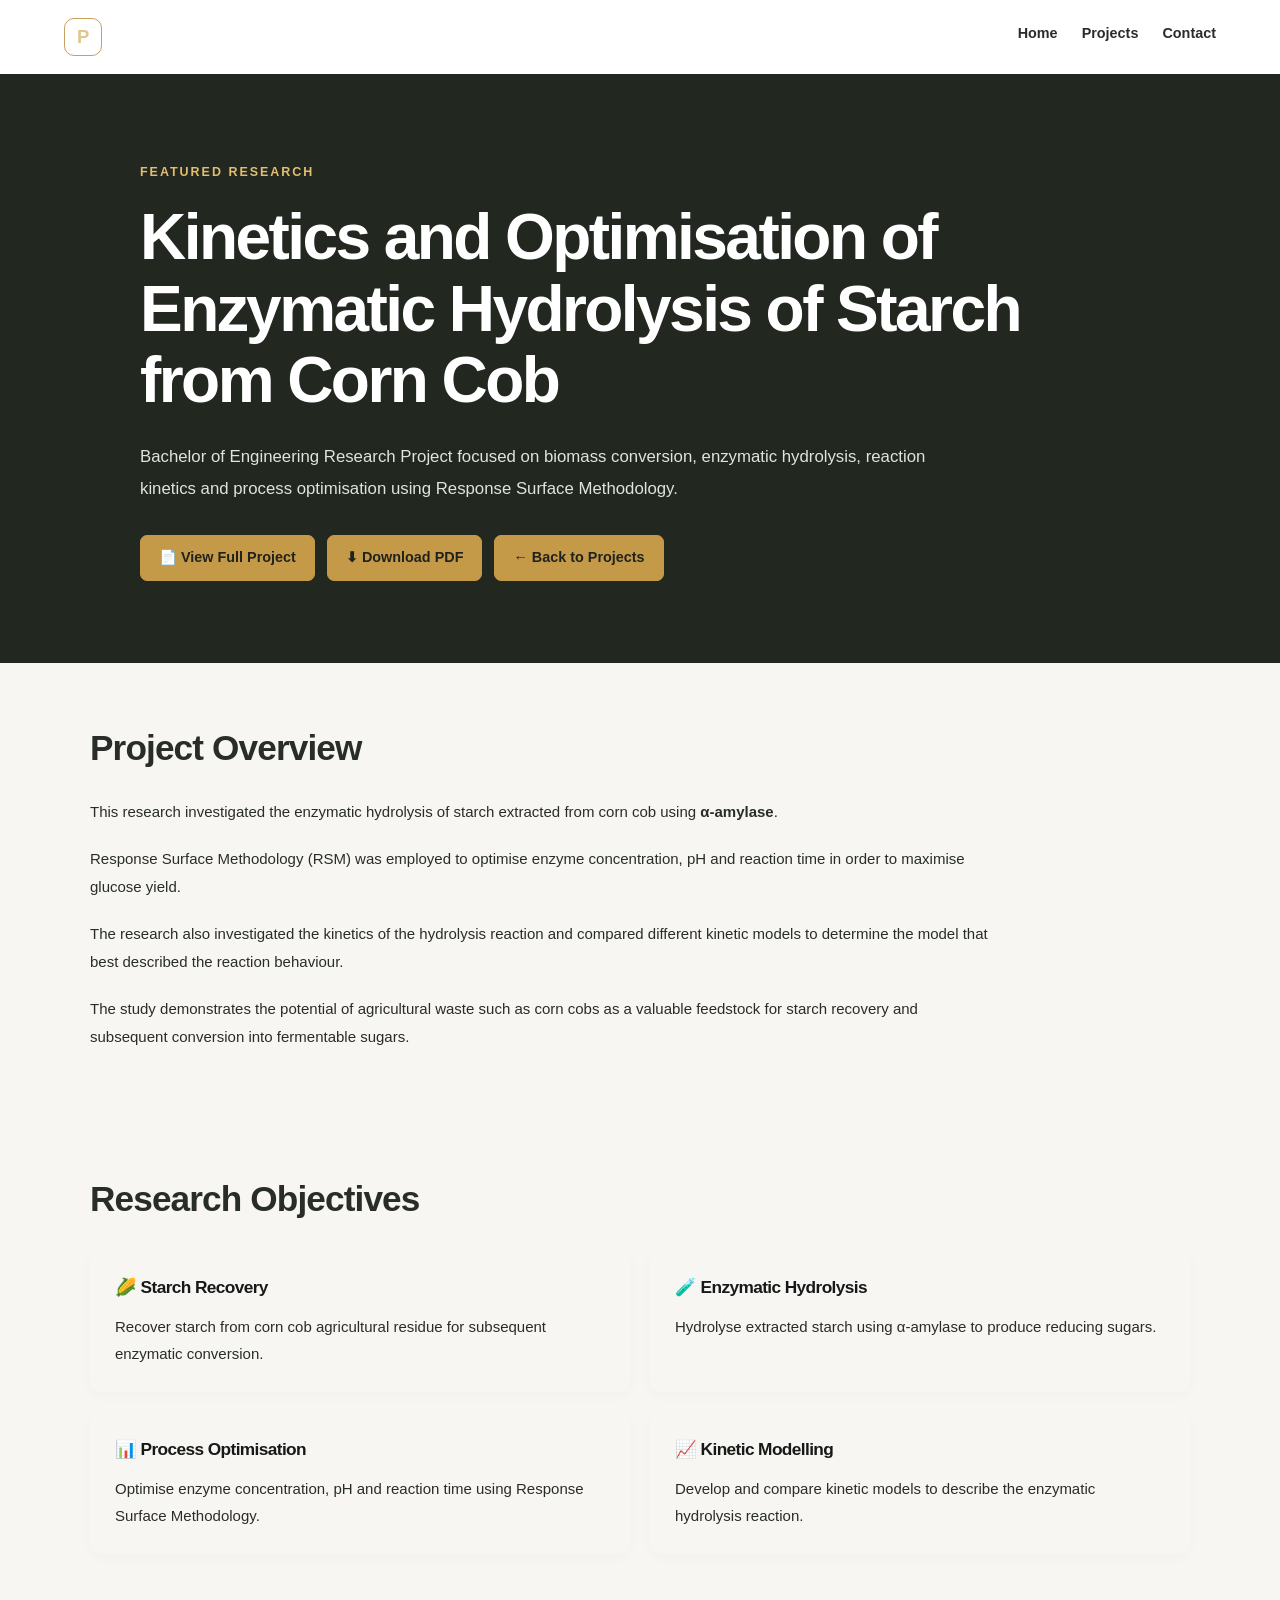
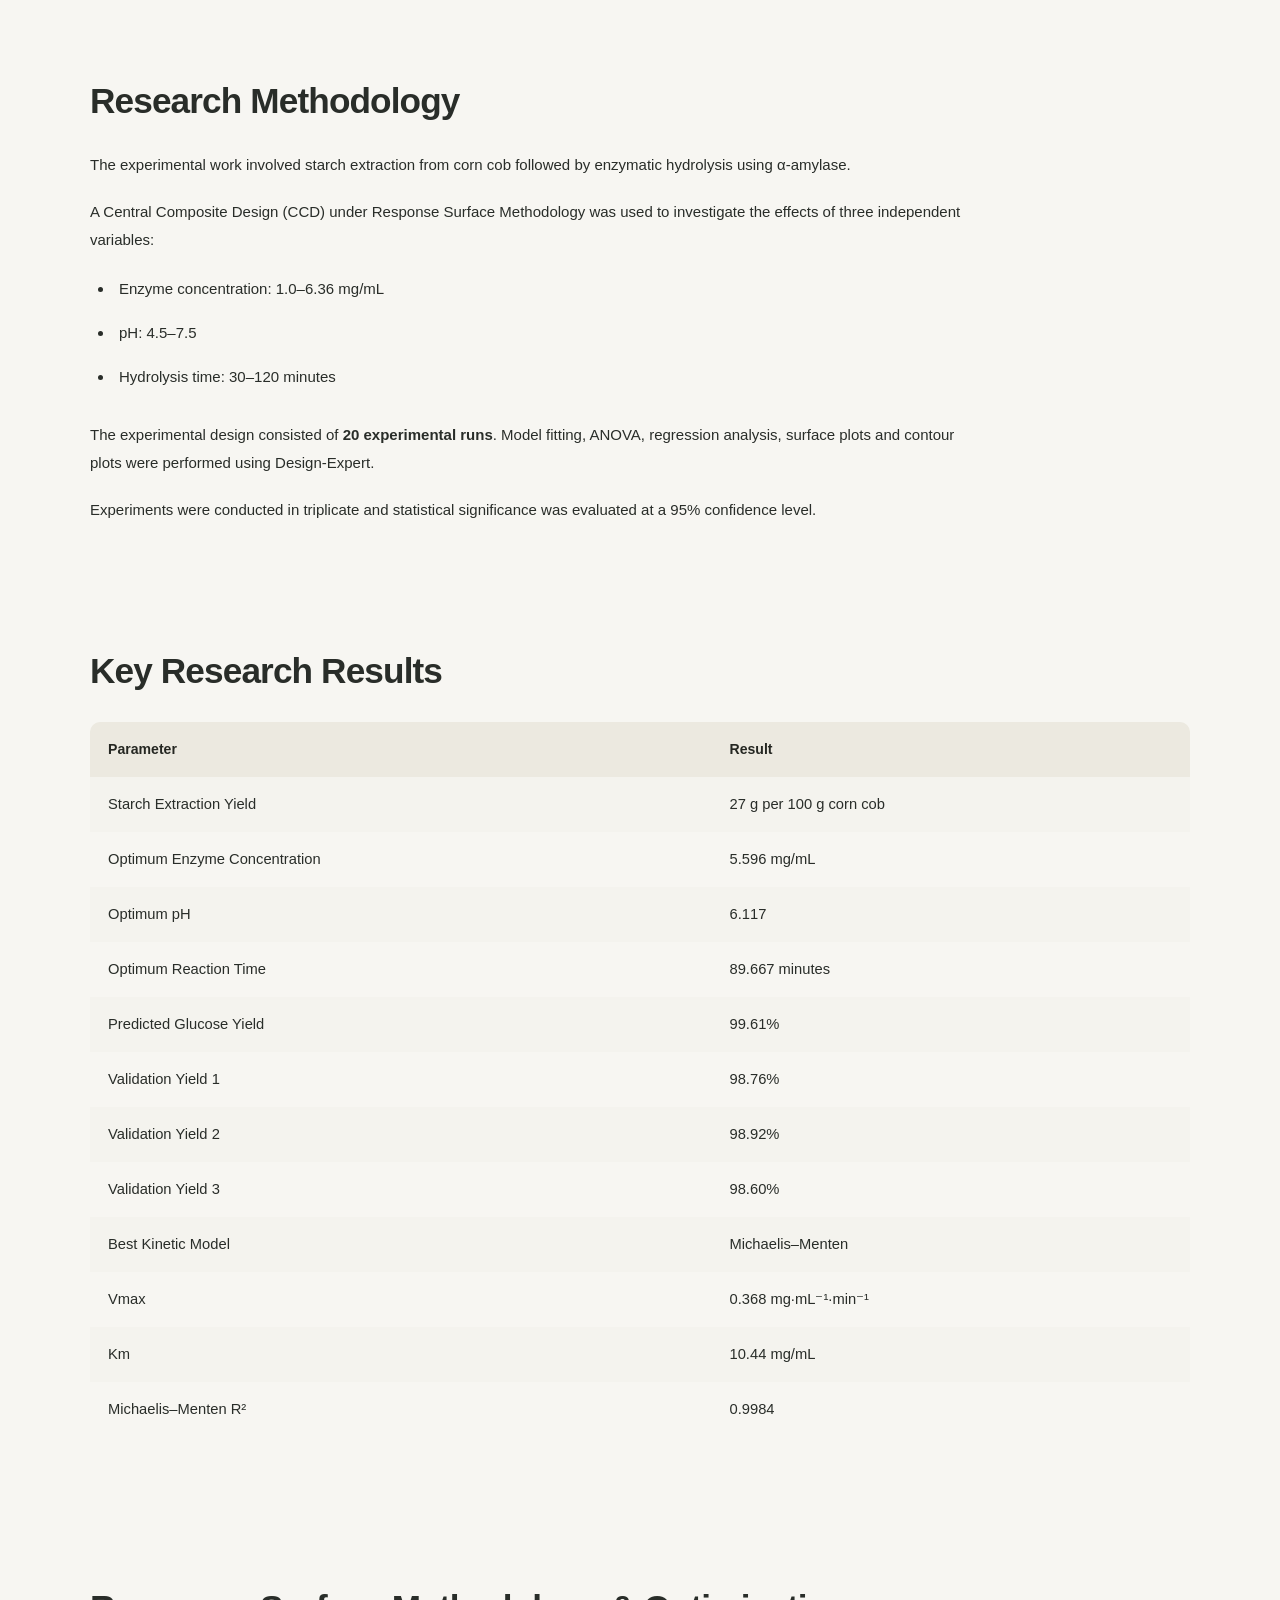
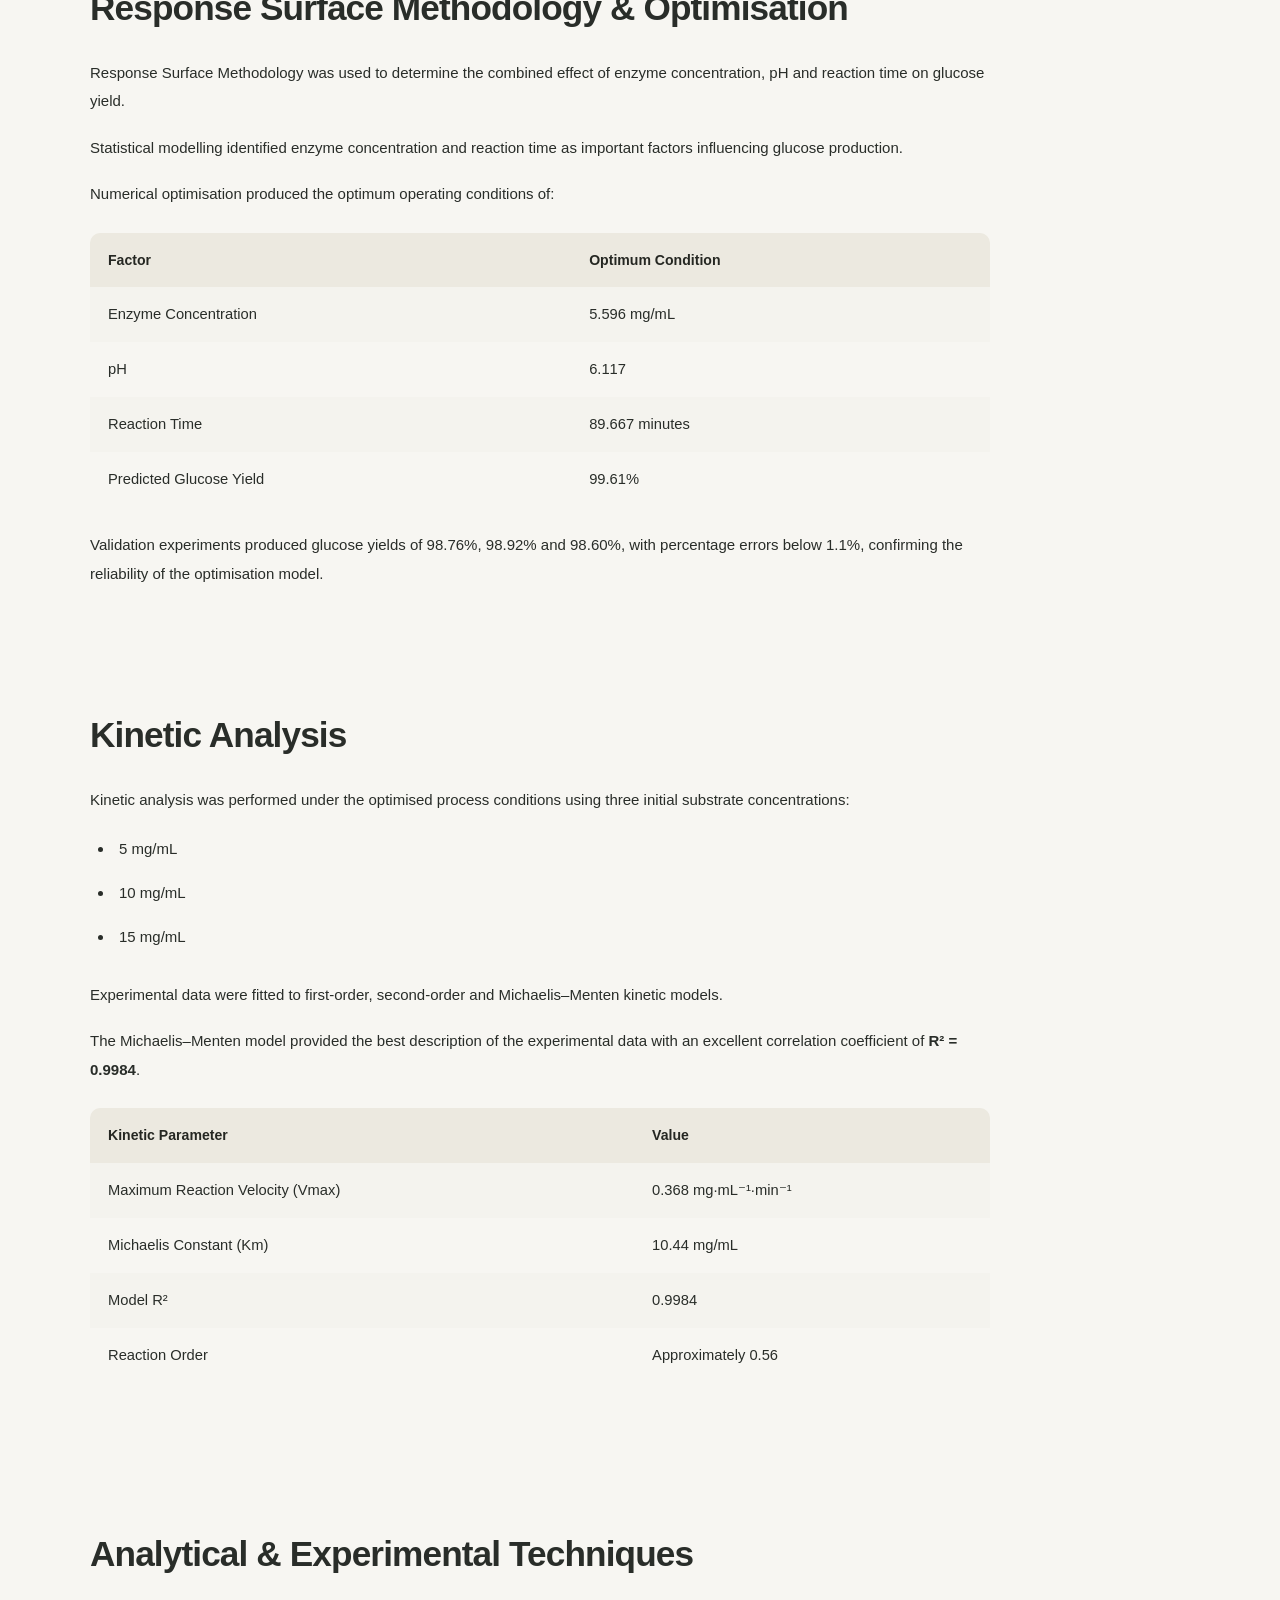
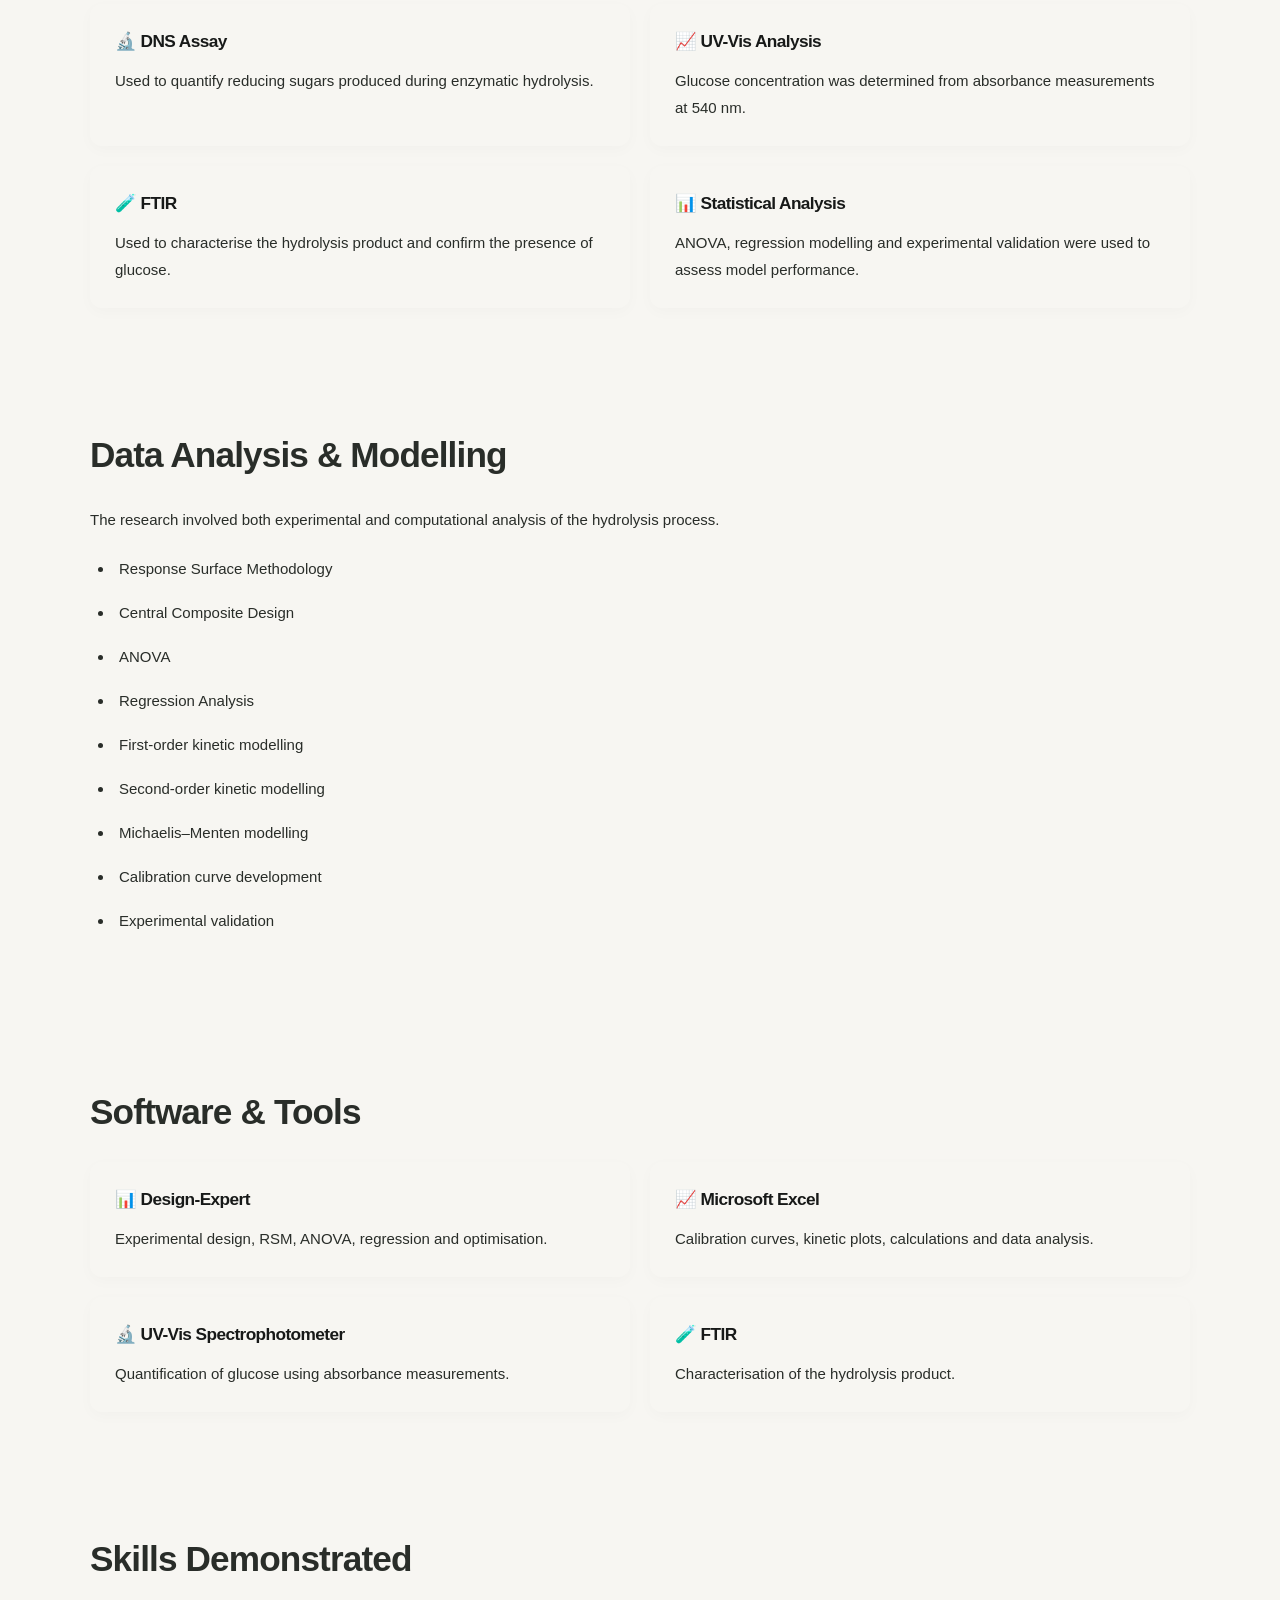
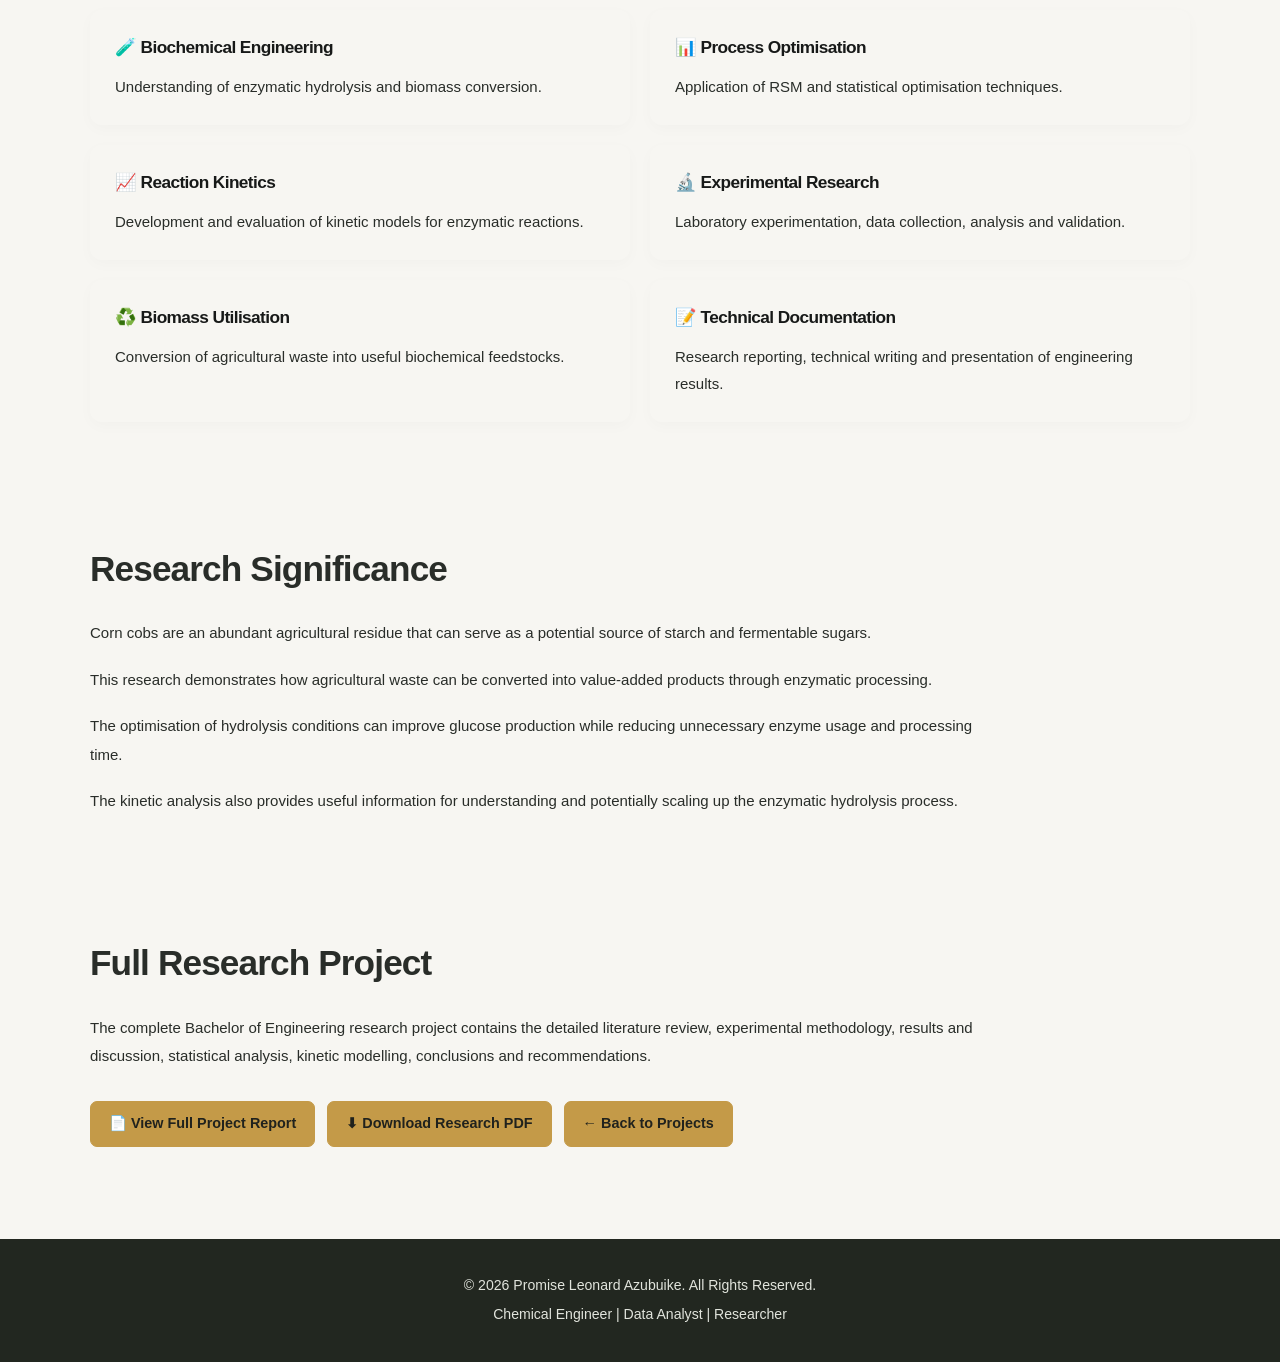
==== commit 699779c3: "Update portfolio website and add CV" ====
--- a/enzymatic-hydrolysis.html
+++ b/enzymatic-hydrolysis.html
@@ -19,7 +19,7 @@
 </head>
 
 
-<body>
+<body class="project-page">
 
 
 <!-- =====================================================
--- a/css/style.css
+++ b/css/style.css
@@ -1,1785 +1,2825 @@
+
+/* ==========================================================
+   PROMISE LEONARD AZUBUIKE | PROFESSIONAL PORTFOLIO
+   Refined design system — charcoal, gold and warm ivory
+   ========================================================== */
+
+/* 01. DESIGN TOKENS */
+:root {
+    --bg: #f7f6f2;
+    --surface: #ffffff;
+    --surface-soft: #efeee8;
+    --dark: #171918;
+    --dark-card: #222622;
+    --dark-border: rgba(255,255,255,.12);
+    --text: #292d29;
+    --muted: #6d726a;
+    --muted-light: #b9beb5;
+    --gold: #c6a15b;
+    --gold-light: #dfc68f;
+    --gold-dark: #89672f;
+    --border: #e2e1d9;
+
+    --font: "Inter", "Segoe UI", Arial, sans-serif;
+    --container: 1160px;
+    --header-height: 78px;
+
+    --radius-sm: 8px;
+    --radius-md: 14px;
+    --radius-lg: 22px;
+
+    --shadow-sm: 0 4px 16px rgba(23,25,24,.045);
+    --shadow-md: 0 12px 32px rgba(23,25,24,.075);
+    --shadow-lg: 0 20px 48px rgba(0,0,0,.16);
+
+    --ease: .25s ease;
+}
+
+/* 02. RESET AND BASE */
+*,
+*::before,
+*::after {
+    box-sizing: border-box;
+}
+
+html {
+    scroll-behavior: smooth;
+    scroll-padding-top: 100px;
+}
+
+body {
+    margin: 0;
+    min-width: 320px;
+    background: var(--bg);
+    color: var(--text);
+    font-family: var(--font);
+    font-size: 15px;
+    line-height: 1.75;
+    -webkit-font-smoothing: antialiased;
+    overflow-wrap: break-word;
+}
+
+img,
+video,
+svg,
+iframe {
+    max-width: 100%;
+}
+
+img {
+    display: block;
+    height: auto;
+}
+
+a {
+    color: inherit;
+    text-decoration: none;
+}
+
+button,
+input,
+textarea,
+select {
+    font: inherit;
+}
+
+button,
+a {
+    -webkit-tap-highlight-color: transparent;
+}
+
+p {
+    margin: 0 0 16px;
+}
+
+p:last-child {
+    margin-bottom: 0;
+}
+
+h1,
+h2,
+h3,
+h4,
+h5 {
+    margin: 0 0 16px;
+    color: inherit;
+    font-family: var(--font);
+    font-weight: 750;
+    line-height: 1.25;
+    letter-spacing: -.035em;
+}
+
+h1 {
+    font-size: clamp(2.7rem, 5.8vw, 5rem);
+}
+
+h2 {
+    font-size: clamp(2rem, 4vw, 2.85rem);
+}
+
+h3 {
+    font-size: 1.15rem;
+}
+
+ul,
+ol {
+    padding-left: 22px;
+}
+
+li {
+    margin-bottom: 7px;
+}
+
+::selection {
+    background: var(--gold);
+    color: var(--dark);
+}
+
+:focus-visible {
+    outline: 3px solid var(--gold);
+    outline-offset: 4px;
+}
+
+.container,
+.navbar {
+    width: min(var(--container), calc(100% - 48px));
+    margin-inline: auto;
+}
+
+section[id] {
+    scroll-margin-top: 95px;
+}
+
+/* 03. REUSABLE SECTION LAYOUT */
+
+.about-section,
+.skills-section,
+.experience-section,
+.projects-section,
+.research-section,
+.contact-section,
+.video-section {
+    padding: clamp(72px, 8vw, 108px) 0;
+}
+
+.about-section,
+.experience-section,
+.research-section {
+    background: var(--bg);
+}
+
+.skills-section,
+.contact-section {
+    background: var(--surface-soft);
+}
+
+.projects-section {
+    background: var(--surface);
+}
+
+.section-heading {
+    width: 100%;
+    max-width: 760px;
+    margin: 0 0 42px;
+}
+
+.section-heading h2 {
+    margin-bottom: 15px;
+    color: var(--dark);
+}
+
+.section-heading > p {
+    max-width: 700px;
+    color: var(--muted);
+    line-height: 1.9;
+}
+
+.section-heading.centered {
+    margin-right: auto;
+    margin-left: auto;
+    text-align: center;
+}
+
+.section-heading.centered > p {
+    margin-inline: auto;
+}
+
+.section-eyebrow,
+.eyebrow {
+    display: inline-flex;
+    align-items: center;
+    gap: 10px;
+    margin-bottom: 17px;
+    color: var(--gold-dark);
+    font-size: .74rem;
+    font-weight: 800;
+    letter-spacing: .15em;
+    line-height: 1.5;
+    text-transform: uppercase;
+}
+
+.section-eyebrow::before,
+.eyebrow::before {
+    width: 26px;
+    height: 2px;
+    flex-shrink: 0;
+    background: var(--gold);
+    content: "";
+}
+
+/* 04. HEADER AND NAVIGATION */
+
+.site-header {
+    position: sticky;
+    top: 0;
+    z-index: 1000;
+    background: rgba(23,25,24,.97);
+    border-bottom: 1px solid var(--dark-border);
+    backdrop-filter: blur(16px);
+    -webkit-backdrop-filter: blur(16px);
+}
+
+.navbar {
+    min-height: var(--header-height);
+    display: flex;
+    align-items: center;
+    justify-content: space-between;
+    gap: 28px;
+}
+
+.logo {
+    display: inline-flex;
+    align-items: center;
+    gap: 11px;
+    flex-shrink: 0;
+    color: #fff;
+    font-size: .96rem;
+    font-weight: 800;
+    letter-spacing: -.025em;
+}
+
+.logo::before {
+    display: grid;
+    width: 38px;
+    height: 38px;
+    place-items: center;
+    border: 1px solid var(--gold);
+    border-radius: 10px;
+    color: var(--gold-light);
+    content: "P";
+    font-size: 1.15rem;
+}
+
+.nav-links {
+    display: flex;
+    flex-wrap: wrap;
+    align-items: center;
+    justify-content: flex-end;
+    gap: 8px 23px;
+    margin: 0;
+    padding: 0;
+    list-style: none;
+}
+
+.nav-links li {
+    margin: 0;
+    list-style: none;
+}
+
+.nav-links a {
+    position: relative;
+    display: inline-block;
+    padding: 9px 0;
+    color: #d0d4cc;
+    font-size: .81rem;
+    font-weight: 550;
+    transition: color var(--ease);
+}
+
+.nav-links a::after {
+    position: absolute;
+    right: 0;
+    bottom: 2px;
+    left: 0;
+    height: 2px;
+    background: var(--gold);
+    content: "";
+    transform: scaleX(0);
+    transform-origin: left;
+    transition: transform var(--ease);
+}
+
+.nav-links a:hover,
+.nav-links a:focus-visible {
+    color: var(--gold-light);
+}
+
+.nav-links a:hover::after,
+.nav-links a:focus-visible::after {
+    transform: scaleX(1);
+}
+
+/* 05. BUTTONS */
+
+.btn {
+    display: inline-flex;
+    min-height: 47px;
+    align-items: center;
+    justify-content: center;
+    gap: 9px;
+    padding: 12px 22px;
+    border: 1px solid transparent;
+    border-radius: 999px;
+    font-size: .86rem;
+    font-weight: 750;
+    line-height: 1.4;
+    text-align: center;
+    cursor: pointer;
+    transition:
+        transform var(--ease),
+        background var(--ease),
+        color var(--ease),
+        border-color var(--ease),
+        box-shadow var(--ease);
+}
+
+.btn:hover {
+    transform: translateY(-2px);
+}
+
+.btn-primary {
+    background: var(--gold);
+    color: var(--dark);
+    box-shadow: 0 7px 20px rgba(198,161,91,.16);
+}
+
+.btn-primary:hover {
+    background: var(--gold-light);
+    box-shadow: 0 10px 25px rgba(198,161,91,.23);
+}
+
+.btn-secondary {
+    border-color: rgba(255,255,255,.28);
+    background: transparent;
+    color: #fff;
+}
+
+.btn-secondary:hover {
+    border-color: var(--gold);
+    color: var(--gold-light);
+}
+
+.text-link {
+    display: inline-flex;
+    align-items: center;
+    gap: 8px;
+    color: var(--gold-dark);
+    font-size: .88rem;
+    font-weight: 750;
+    transition: gap var(--ease), color var(--ease);
+}
+
+.text-link:hover {
+    gap: 13px;
+    color: #65491e;
+}
+
+/* 06. HERO */
+
+.hero {
+    position: relative;
+    isolation: isolate;
+    overflow: hidden;
+    padding: clamp(86px, 10vw, 140px) 0 88px;
+    background:
+        radial-gradient(ellipse at 88% 18%, rgba(198,161,91,.13), transparent 34%),
+        radial-gradient(ellipse at 6% 100%, rgba(198,161,91,.06), transparent 30%),
+        var(--dark);
+    color: #fff;
+}
+
+.hero::before,
+.hero::after {
+    position: absolute;
+    z-index: -1;
+    border: 1px solid rgba(198,161,91,.12);
+    border-radius: 50%;
+    content: "";
+    pointer-events: none;
+}
+
+.hero::before {
+    top: -240px;
+    right: -130px;
+    width: 590px;
+    height: 590px;
+}
+
+.hero::after {
+    top: -150px;
+    right: -40px;
+    width: 410px;
+    height: 410px;
+}
+
+.hero-content {
+    max-width: 850px;
+}
+
+.hero h1 {
+    max-width: 900px;
+    margin-bottom: 22px;
+    color: #fff;
+    letter-spacing: -.055em;
+}
+
+.hero h1 span {
+    color: var(--gold-light);
+}
+
+.hero-subtitle {
+    margin-bottom: 18px;
+    color: #d9ddd5;
+    font-size: clamp(1.05rem, 2vw, 1.32rem);
+    font-weight: 550;
+    line-height: 1.65;
+}
+
+.hero-description {
+    max-width: 690px;
+    color: #b6bbb2;
+    font-size: .98rem;
+    line-height: 1.95;
+}
+
+.hero-actions {
+    display: flex;
+    flex-wrap: wrap;
+    gap: 13px;
+    margin-top: 31px;
+}
+
+.hero-meta {
+    display: flex;
+    flex-wrap: wrap;
+    gap: 12px 25px;
+    margin-top: 36px;
+    color: #b6bbb2;
+    font-size: .83rem;
+}
+
+.hero-meta span {
+    display: inline-flex;
+    align-items: center;
+    gap: 9px;
+}
+
+.hero-meta span::before {
+    width: 6px;
+    height: 6px;
+    flex-shrink: 0;
+    border-radius: 50%;
+    background: var(--gold);
+    content: "";
+}
+
+.hero-image,
+.profile-image {
+    width: min(100%, 340px);
+    aspect-ratio: 4 / 5;
+    overflow: hidden;
+    border: 1px solid rgba(198,161,91,.4);
+    border-radius: var(--radius-lg);
+    background: var(--dark-card);
+    box-shadow: var(--shadow-lg);
+}
+
+.hero-image img,
+.profile-image img {
+    width: 100%;
+    height: 100%;
+    object-fit: cover;
+}
+
+/* 07. STATISTICS — EQUAL COLUMNS */
+
+.stats-section {
+    padding: 0;
+    background: var(--dark);
+}
+
+.stats-grid {
+    display: grid;
+    grid-template-columns: repeat(4, minmax(0, 1fr));
+    overflow: hidden;
+    border: 1px solid var(--dark-border);
+    border-radius: var(--radius-md);
+    background: #1e211e;
+}
+
+.stat-card {
+    min-width: 0;
+    min-height: 130px;
+    display: flex;
+    flex-direction: column;
+    justify-content: center;
+    padding: 25px 23px;
+    border-right: 1px solid var(--dark-border);
+}
+
+.stat-card:last-child {
+    border-right: 0;
+}
+
+.stat-card h3,
+.stat-number {
+    margin-bottom: 8px;
+    color: var(--gold-light);
+    font-size: clamp(1.5rem, 2.7vw, 2.1rem);
+    font-weight: 800;
+    letter-spacing: -.04em;
+    line-height: 1.2;
+}
+
+.stat-card p {
+    margin: 0;
+    color: #b9beb5;
+    font-size: .8rem;
+    line-height: 1.65;
+}
+
+/* 08. ABOUT — BALANCED COLUMNS */
+
+.about-grid {
+    display: grid;
+    grid-template-columns: minmax(0, 1.15fr) minmax(260px, .85fr);
+    align-items: start;
+    gap: clamp(35px, 6vw, 75px);
+}
+
+.about-copy {
+    min-width: 0;
+}
+
+.about-copy p {
+    color: #5f645d;
+    line-height: 1.95;
+}
+
+.about-highlights {
+    display: grid;
+    gap: 15px;
+}
+
+.about-highlight {
+    padding: 23px 24px;
+    border: 1px solid var(--border);
+    border-radius: var(--radius-md);
+    background: var(--surface);
+    box-shadow: var(--shadow-sm);
+    transition: border-color var(--ease), transform var(--ease);
+}
+
+.about-highlight:hover {
+    transform: translateY(-3px);
+    border-color: var(--gold);
+}
+
+.about-highlight h3 {
+    margin-bottom: 8px;
+    color: var(--dark);
+    font-size: 1rem;
+}
+
+.about-highlight p {
+    color: var(--muted);
+    font-size: .88rem;
+    line-height: 1.8;
+}
+
+/* 09. SKILLS — CONSISTENT GRID AND TAGS */
+
+.skills-grid {
+    display: grid;
+    grid-template-columns: repeat(2, minmax(0, 1fr));
+    align-items: stretch;
+    gap: 22px;
+}
+
+.skill-card {
+    min-width: 0;
+    height: 100%;
+    padding: 28px;
+    border: 1px solid var(--border);
+    border-radius: var(--radius-md);
+    background: var(--surface);
+    box-shadow: var(--shadow-sm);
+    transition: border-color var(--ease), box-shadow var(--ease), transform var(--ease);
+}
+
+.skill-card:hover {
+    transform: translateY(-3px);
+    border-color: #d3c19b;
+    box-shadow: var(--shadow-md);
+}
+
+.skill-card h3 {
+    margin-bottom: 19px;
+    color: var(--dark);
+    font-size: 1.08rem;
+}
+
+.skill-card ul {
+    display: flex;
+    flex-wrap: wrap;
+    gap: 9px;
+    margin: 0;
+    padding: 0;
+    list-style: none;
+}
+
+.skill-card li {
+    margin: 0;
+    padding: 7px 11px;
+    border: 1px solid #e7e5dd;
+    border-radius: 6px;
+    background: #f8f7f3;
+    color: #555a52;
+    font-size: .79rem;
+    line-height: 1.55;
+    list-style: none;
+}
+
+.skill-tags,
+.skills-list {
+    display: flex;
+    flex-wrap: wrap;
+    gap: 9px;
+}
+
+.skill-tag {
+    padding: 7px 12px;
+    border: 1px solid var(--border);
+    border-radius: 999px;
+    background: var(--surface);
+    color: #555a52;
+    font-size: .8rem;
+}
+
+/* 10. EXPERIENCE — UNIFORM CARDS */
+
+.experience-grid {
+    display: grid;
+    gap: 18px;
+}
+
+.experience-card {
+    min-width: 0;
+    padding: 29px 32px;
+    border: 1px solid var(--border);
+    border-radius: var(--radius-md);
+    background: var(--surface);
+    box-shadow: var(--shadow-sm);
+    transition: border-color var(--ease), box-shadow var(--ease);
+}
+
+.experience-card:hover {
+    border-color: #d3c19b;
+    box-shadow: var(--shadow-md);
+}
+
+.experience-card h3 {
+    margin-bottom: 7px;
+    color: var(--dark);
+    font-size: 1.12rem;
+}
+
+.experience-card .role,
+.experience-role {
+    margin-bottom: 5px;
+    color: var(--gold-dark);
+    font-size: .88rem;
+    font-weight: 750;
+}
+
+.experience-card .date,
+.experience-date {
+    display: inline-block;
+    margin-bottom: 15px;
+    color: var(--muted);
+    font-size: .81rem;
+    font-weight: 650;
+}
+
+.experience-card p {
+    color: #62675f;
+    font-size: .91rem;
+    line-height: 1.85;
+}
+
+.experience-card ul {
+    display: grid;
+    gap: 7px;
+    margin: 12px 0 0;
+    padding-left: 20px;
+    color: #62675f;
+    font-size: .9rem;
+}
+
+.experience-card li {
+    margin: 0;
+    padding-left: 3px;
+}
+
+/* 11. PROJECTS — MATCHED CARDS */
+
+.projects-grid {
+    display: grid;
+    grid-template-columns: repeat(2, minmax(0, 1fr));
+    align-items: stretch;
+    gap: 24px;
+}
+
+.project-card {
+    min-width: 0;
+    height: 100%;
+    display: flex;
+    flex-direction: column;
+    padding: 30px;
+    border: 1px solid var(--border);
+    border-radius: var(--radius-lg);
+    background: var(--bg);
+    box-shadow: var(--shadow-sm);
+    transition: transform var(--ease), border-color var(--ease), box-shadow var(--ease);
+}
+
+.project-card:hover {
+    transform: translateY(-4px);
+    border-color: #d3c19b;
+    box-shadow: var(--shadow-md);
+}
+
+.project-number {
+    display: grid;
+    width: 45px;
+    height: 45px;
+    flex-shrink: 0;
+    place-items: center;
+    margin-bottom: 23px;
+    border: 1px solid rgba(198,161,91,.45);
+    border-radius: 11px;
+    background: rgba(198,161,91,.1);
+    color: var(--gold-dark);
+    font-size: .92rem;
+    font-weight: 800;
+}
+
+.project-card h3 {
+    margin-bottom: 13px;
+    color: var(--dark);
+    font-size: 1.22rem;
+    line-height: 1.45;
+}
+
+.project-card > p {
+    margin-bottom: 18px;
+    color: var(--muted);
+    font-size: .9rem;
+    line-height: 1.85;
+}
+
+.project-card ul {
+    display: flex;
+    flex-wrap: wrap;
+    gap: 8px;
+    margin: 0 0 24px;
+    padding: 0;
+    list-style: none;
+}
+
+.project-card li {
+    margin: 0;
+    padding: 6px 10px;
+    border: 1px solid var(--border);
+    border-radius: 6px;
+    background: var(--surface);
+    color: #5b6058;
+    font-size: .75rem;
+    list-style: none;
+}
+
+.project-card .text-link {
+    align-self: flex-start;
+    margin-top: auto;
+}
+
+.project-image {
+    aspect-ratio: 16 / 9;
+    overflow: hidden;
+    margin-bottom: 23px;
+    border-radius: var(--radius-md);
+    background: var(--surface-soft);
+}
+
+.project-image img {
+    width: 100%;
+    height: 100%;
+    object-fit: cover;
+    transition: transform .4s ease;
+}
+
+.project-card:hover .project-image img {
+    transform: scale(1.035);
+}
+
+/* 12. VIDEO PORTFOLIO — CONSISTENT 16:9 */
+
+.video-section {
+    overflow: hidden;
+    background:
+        radial-gradient(ellipse at 90% 8%, rgba(198,161,91,.09), transparent 35%),
+        var(--dark);
+    color: #fff;
+}
+
+.video-section .section-heading h2 {
+    color: #fff;
+}
+
+.video-section .section-heading > p,
+.video-intro p {
+    color: #b9beb5;
+}
+
+.video-intro {
+    max-width: 760px;
+    margin-bottom: 38px;
+}
+
+.video-grid {
+    display: grid;
+    grid-template-columns: repeat(3, minmax(0, 1fr));
+    align-items: stretch;
+    gap: 24px;
+}
+
+.video-card {
+    min-width: 0;
+    height: 100%;
+    display: flex;
+    flex-direction: column;
+    overflow: hidden;
+    border: 1px solid var(--dark-border);
+    border-radius: var(--radius-md);
+    background: var(--dark-card);
+    box-shadow: 0 10px 28px rgba(0,0,0,.13);
+    transition: transform var(--ease), border-color var(--ease), box-shadow var(--ease);
+}
+
+.video-card:hover {
+    transform: translateY(-4px);
+    border-color: rgba(198,161,91,.58);
+    box-shadow: var(--shadow-lg);
+}
+
+.video-frame {
+    position: relative;
+    width: 100%;
+    aspect-ratio: 16 / 9;
+    flex-shrink: 0;
+    overflow: hidden;
+    background: #0c0e0d;
+}
+
+.video-frame iframe,
+.video-frame video {
+    position: absolute;
+    inset: 0;
+    display: block;
+    width: 100%;
+    height: 100%;
+    border: 0;
+    object-fit: cover;
+}
+
+.video-content {
+    display: flex;
+    flex: 1;
+    flex-direction: column;
+    align-items: flex-start;
+    padding: 22px;
+}
+
+.video-category {
+    display: inline-block;
+    margin-bottom: 12px;
+    padding: 5px 9px;
+    border: 1px solid rgba(198,161,91,.28);
+    border-radius: 4px;
+    background: rgba(198,161,91,.08);
+    color: var(--gold-light);
+    font-size: .64rem;
+    font-weight: 800;
+    letter-spacing: .08em;
+    line-height: 1.5;
+    text-transform: uppercase;
+}
+
+.video-card h3 {
+    margin-bottom: 11px;
+    color: #fff;
+    font-size: 1.03rem;
+    line-height: 1.5;
+}
+
+.video-card p {
+    margin-bottom: 20px;
+    color: #b9beb5;
+    font-size: .84rem;
+    line-height: 1.8;
+}
+
+.video-link {
+    display: inline-flex;
+    align-items: center;
+    gap: 8px;
+    margin-top: auto;
+    color: var(--gold-light);
+    font-size: .83rem;
+    font-weight: 750;
+    transition: gap var(--ease), color var(--ease);
+}
+
+.video-link::after {
+    content: "↗";
+}
+
+.video-link:hover {
+    gap: 12px;
+    color: #fff;
+}
+
+.video-cta {
+    display: flex;
+    flex-wrap: wrap;
+    align-items: center;
+    justify-content: space-between;
+    gap: 24px;
+    margin-top: 42px;
+    padding: 28px 30px;
+    border: 1px solid var(--dark-border);
+    border-radius: var(--radius-md);
+    background: rgba(255,255,255,.035);
+}
+
+.video-cta h3 {
+    margin-bottom: 7px;
+    color: #fff;
+    font-size: 1.15rem;
+}
+
+.video-cta p {
+    max-width: 620px;
+    margin: 0;
+    color: #b9beb5;
+    font-size: .88rem;
+}
+
+/* 13. RESEARCH INTERESTS */
+
+.research-grid {
+    display: grid;
+    grid-template-columns: repeat(3, minmax(0, 1fr));
+    align-items: stretch;
+    gap: 16px;
+}
+
+.research-card {
+    display: flex;
+    align-items: flex-start;
+    gap: 14px;
+    min-width: 0;
+    padding: 21px;
+    border: 1px solid var(--border);
+    border-radius: var(--radius-md);
+    background: var(--surface);
+    box-shadow: var(--shadow-sm);
+    transition: transform var(--ease), border-color var(--ease);
+}
+
+.research-card:hover {
+    transform: translateY(-3px);
+    border-color: #d3c19b;
+}
+
+.research-card h3 {
+    margin: 0;
+    color: var(--dark);
+    font-size: .95rem;
+    line-height: 1.6;
+}
+
+.research-icon {
+    display: grid;
+    width: 38px;
+    height: 38px;
+    flex: 0 0 38px;
+    place-items: center;
+    border-radius: 10px;
+    background: rgba(198,161,91,.13);
+    color: var(--gold-dark);
+}
+
+/* 14. CONTACT */
+
+.contact-grid {
+    display: grid;
+    grid-template-columns: repeat(4, minmax(0, 1fr));
+    align-items: stretch;
+    gap: 16px;
+}
+
+.contact-card {
+    display: flex;
+    min-width: 0;
+    min-height: 155px;
+    flex-direction: column;
+    align-items: flex-start;
+    padding: 23px;
+    border: 1px solid var(--border);
+    border-radius: var(--radius-md);
+    background: var(--surface);
+    box-shadow: var(--shadow-sm);
+    transition: transform var(--ease), border-color var(--ease), box-shadow var(--ease);
+}
+
+a.contact-card:hover {
+    transform: translateY(-3px);
+    border-color: #d3c19b;
+    box-shadow: var(--shadow-md);
+}
+
+.contact-icon {
+    display: grid;
+    width: 41px;
+    height: 41px;
+    flex-shrink: 0;
+    place-items: center;
+    margin-bottom: 15px;
+    border-radius: 10px;
+    background: rgba(198,161,91,.13);
+    color: var(--gold-dark);
+    font-weight: 800;
+}
+
+.contact-card h3 {
+    margin-bottom: 6px;
+    color: var(--dark);
+    font-size: .95rem;
+}
+
+.contact-card p,
+.contact-card .contact-detail {
+    margin: 0;
+    color: var(--muted);
+    font-size: .8rem;
+    line-height: 1.7;
+    overflow-wrap: anywhere;
+}
+
+/* 15. FOOTER */
+
+.site-footer {
+    padding: 32px 0;
+    border-top: 1px solid var(--dark-border);
+    background: #111311;
+    color: #b9beb5;
+}
+
+.footer-content {
+    display: flex;
+    align-items: center;
+    justify-content: space-between;
+    gap: 24px;
+}
+
+.footer-content p {
+    margin: 0;
+    font-size: .8rem;
+    line-height: 1.7;
+}
+
+.footer-name {
+    color: #fff;
+    font-weight: 750;
+}
+
+.footer-tagline {
+    margin-top: 5px !important;
+    color: #949a91;
+}
+
+.footer-links {
+    display: flex;
+    flex-wrap: wrap;
+    gap: 12px 20px;
+}
+
+.footer-links a {
+    color: #b9beb5;
+    font-size: .81rem;
+    transition: color var(--ease);
+}
+
+.footer-links a:hover {
+    color: var(--gold-light);
+}
+
+/* ==========================================================
+   16. ENGINEERING PROJECT DETAIL PAGES
+   Hydrogen and Enzymatic Hydrolysis
+   ========================================================== */
+
+/* Project page header */
+
+.page-hero {
+    padding: clamp(65px, 8vw, 100px) 0 68px;
+    background:
+        radial-gradient(ellipse at 85% 10%, rgba(198,161,91,.12), transparent 35%),
+        var(--dark);
+    color: #fff;
+}
+
+.page-hero h1 {
+    max-width: 900px;
+    margin-bottom: 18px;
+    color: #fff;
+    font-size: clamp(2.3rem, 5vw, 3.8rem);
+    line-height: 1.2;
+}
+
+.page-hero p {
+    max-width: 780px;
+    color: #c0c5bc;
+    font-size: .98rem;
+    line-height: 1.9;
+}
+
+.breadcrumb {
+    display: flex;
+    flex-wrap: wrap;
+    align-items: center;
+    gap: 8px 12px;
+    margin-bottom: 24px;
+    color: #b9beb5;
+    font-size: .8rem;
+}
+
+.breadcrumb a {
+    color: var(--gold-light);
+}
+
+.breadcrumb a:hover {
+    color: #fff;
+}
+
+/* Consistent reading width for technical content */
+
+.detail-section {
+    padding: clamp(48px, 6vw, 76px) 0;
+    background: var(--bg);
+}
+
+.detail-section:nth-of-type(even) {
+    background: var(--surface);
+}
+
+.detail-section > .container > h2,
+.detail-section .detail-heading {
+    max-width: 900px;
+    margin-bottom: 22px;
+    color: var(--dark);
+    font-size: clamp(1.65rem, 3vw, 2.25rem);
+    line-height: 1.35;
+}
+
+.detail-section h3 {
+    margin: 30px 0 12px;
+    color: var(--dark);
+    font-size: 1.17rem;
+    line-height: 1.45;
+}
+
+.detail-section h4 {
+    margin: 22px 0 10px;
+    color: var(--dark);
+    font-size: 1rem;
+}
+
+.detail-section p {
+    max-width: 900px;
+    margin-bottom: 17px;
+    color: #565c54;
+    font-size: .94rem;
+    line-height: 1.95;
+}
+
+.detail-section ul,
+.detail-section ol {
+    max-width: 900px;
+    margin: 16px 0 24px;
+    padding-left: 24px;
+    color: #565c54;
+}
+
+.detail-section li {
+    margin-bottom: 10px;
+    padding-left: 3px;
+    line-height: 1.85;
+}
+
+/* Keep long lines of equations and code readable */
+
+.detail-section pre,
+.detail-section code {
+    font-family: "Consolas", "Courier New", monospace;
+}
+
+.detail-section pre {
+    max-width: 100%;
+    overflow-x: auto;
+    margin: 20px 0;
+    padding: 22px;
+    border: 1px solid var(--border);
+    border-radius: var(--radius-md);
+    background: #f0efe9;
+    color: #30352f;
+    font-size: .85rem;
+    line-height: 1.8;
+    white-space: pre;
+}
+
+.detail-section p code,
+.detail-section li code {
+    padding: 2px 5px;
+    border-radius: 4px;
+    background: #eeece4;
+    color: #6b5127;
+    font-size: .88em;
+}
+
+/* Detail page grids */
+
+.detail-grid,
+.detail-cards,
+.methodology-grid,
+.results-grid {
+    display: grid;
+    grid-template-columns: repeat(2, minmax(0, 1fr));
+    align-items: stretch;
+    gap: 22px;
+    margin: 26px 0;
+}
+
+.detail-card,
+.method-card,
+.result-card {
+    min-width: 0;
+    height: 100%;
+    padding: 25px;
+    border: 1px solid var(--border);
+    border-radius: var(--radius-md);
+    background: var(--surface);
+    box-shadow: var(--shadow-sm);
+}
+
+.detail-card h3,
+.method-card h3,
+.result-card h3 {
+    margin: 0 0 13px;
+    color: var(--dark);
+}
+
+.detail-card p,
+.method-card p,
+.result-card p {
+    margin-bottom: 12px;
+    font-size: .9rem;
+}
+
+.detail-card ul,
+.method-card ul,
+.result-card ul {
+    margin-bottom: 0;
+}
+
+/* Key project findings / metric blocks */
+
+.metrics-grid,
+.key-findings,
+.project-metrics {
+    display: grid;
+    grid-template-columns: repeat(3, minmax(0, 1fr));
+    gap: 15px;
+    margin: 28px 0;
+}
+
+.metric-card,
+.finding-card {
+    min-width: 0;
+    padding: 22px;
+    border: 1px solid var(--border);
+    border-radius: var(--radius-md);
+    background: var(--surface);
+    box-shadow: var(--shadow-sm);
+}
+
+.metric-card strong,
+.finding-card strong {
+    display: block;
+    margin-bottom: 7px;
+    color: var(--gold-dark);
+    font-size: 1.45rem;
+    line-height: 1.3;
+}
+
+.metric-card p,
+.finding-card p {
+    margin: 0;
+    font-size: .83rem;
+}
+
+/* Technical tables */
+
+.table-wrapper,
+.table-responsive {
+    width: 100%;
+    max-width: 100%;
+    overflow-x: auto;
+    margin: 24px 0 30px;
+    border: 1px solid var(--border);
+    border-radius: var(--radius-md);
+    background: var(--surface);
+    box-shadow: var(--shadow-sm);
+    -webkit-overflow-scrolling: touch;
+}
+
+table {
+    width: 100%;
+    border-collapse: collapse;
+    border-spacing: 0;
+    text-align: left;
+}
+
+thead th {
+    padding: 15px 17px;
+    background: var(--dark);
+    color: #fff;
+    font-size: .82rem;
+    font-weight: 750;
+    line-height: 1.6;
+    vertical-align: middle;
+}
+
+tbody td {
+    padding: 13px 17px;
+    border-bottom: 1px solid var(--border);
+    color: #535950;
+    font-size: .85rem;
+    line-height: 1.7;
+    vertical-align: top;
+}
+
+tbody tr:nth-child(even) {
+    background: #f4f3ee;
+}
+
+tbody tr:last-child td {
+    border-bottom: 0;
+}
+
+th,
+td {
+    overflow-wrap: anywhere;
+}
+
+caption {
+    padding: 13px 16px;
+    color: var(--muted);
+    font-size: .82rem;
+    text-align: left;
+    caption-side: bottom;
+}
+
+/* Figures, charts and technical images */
+
+.figure,
+figure,
+.chart-container,
+.figure-container {
+    max-width: 100%;
+    margin: 27px 0;
+    padding: 18px;
+    border: 1px solid var(--border);
+    border-radius: var(--radius-md);
+    background: var(--surface);
+    box-shadow: var(--shadow-sm);
+}
+
+.figure img,
+figure img,
+.chart-container img,
+.figure-container img {
+    display: block;
+    width: auto;
+    max-width: 100%;
+    max-height: 620px;
+    height: auto;
+    margin-inline: auto;
+    border-radius: var(--radius-sm);
+    object-fit: contain;
+}
+
+figure figcaption,
+.figure figcaption,
+figcaption {
+    margin-top: 14px;
+    color: var(--muted);
+    font-size: .81rem;
+    line-height: 1.7;
+    text-align: center;
+}
+
+/* Make wide process diagrams scroll rather than break the page */
+
+.diagram-wrapper,
+.process-diagram,
+.equation-wrapper {
+    width: 100%;
+    max-width: 100%;
+    overflow-x: auto;
+    margin: 24px 0;
+    padding: 20px;
+    border: 1px solid var(--border);
+    border-radius: var(--radius-md);
+    background: var(--surface);
+    -webkit-overflow-scrolling: touch;
+}
+
+.diagram-wrapper img,
+.process-diagram img {
+    width: auto;
+    max-width: 100%;
+    height: auto;
+    margin-inline: auto;
+    object-fit: contain;
+}
+
+/* Research notes, assumptions and conclusions */
+
+.note-box,
+.assumption-box,
+.research-note,
+.highlight-box {
+    margin: 23px 0;
+    padding: 21px 24px;
+    border: 1px solid #e0d2b4;
+    border-left: 4px solid var(--gold);
+    border-radius: 0 var(--radius-sm) var(--radius-sm) 0;
+    background: #f5f0e4;
+    color: #4f5148;
+}
+
+.note-box p,
+.assumption-box p,
+.research-note p,
+.highlight-box p {
+    margin-bottom: 8px;
+}
+
+.note-box p:last-child,
+.assumption-box p:last-child,
+.research-note p:last-child,
+.highlight-box p:last-child {
+    margin-bottom: 0;
+}
+
+.note-box h3,
+.assumption-box h3,
+.research-note h3,
+.highlight-box h3 {
+    margin: 0 0 9px;
+}
+
+/* Project navigation at the bottom of detail pages */
+
+.project-navigation {
+    display: flex;
+    flex-wrap: wrap;
+    align-items: center;
+    justify-content: space-between;
+    gap: 15px;
+    margin-top: 35px;
+    padding-top: 24px;
+    border-top: 1px solid var(--border);
+}
+
+.project-navigation a {
+    color: var(--gold-dark);
+    font-size: .88rem;
+    font-weight: 750;
+}
+
+.project-navigation a:hover {
+    color: var(--dark);
+}
+
+/* 17. ACCESSIBILITY AND UTILITY CLASSES */
+
+.skip-link {
+    position: absolute;
+    top: -100px;
+    left: 15px;
+    z-index: 2000;
+    padding: 12px 18px;
+    border-radius: var(--radius-sm);
+    background: var(--gold);
+    color: var(--dark);
+    font-weight: 750;
+}
+
+.skip-link:focus {
+    top: 15px;
+}
+
+.gold-text {
+    color: var(--gold-dark);
+}
+
+.muted-text {
+    color: var(--muted);
+}
+
+.divider {
+    height: 1px;
+    margin: 28px 0;
+    background: var(--border);
+}
+
+.mt-1 { margin-top: 8px; }
+.mt-2 { margin-top: 16px; }
+.mt-3 { margin-top: 24px; }
+.mt-4 { margin-top: 32px; }
+
+.mb-1 { margin-bottom: 8px; }
+.mb-2 { margin-bottom: 16px; }
+.mb-3 { margin-bottom: 24px; }
+.mb-4 { margin-bottom: 32px; }
+
+/* 18. TABLET LAYOUT */
+
+@media (max-width: 1024px) {
+    .nav-links {
+        gap: 7px 15px;
+    }
+
+    .nav-links a {
+        font-size: .77rem;
+    }
+
+    .video-grid {
+        grid-template-columns: repeat(2, minmax(0, 1fr));
+    }
+
+    .contact-grid {
+        grid-template-columns: repeat(2, minmax(0, 1fr));
+    }
+
+    .research-grid {
+        grid-template-columns: repeat(2, minmax(0, 1fr));
+    }
+
+    .metrics-grid,
+    .key-findings,
+    .project-metrics {
+        grid-template-columns: repeat(2, minmax(0, 1fr));
+    }
+
+    .stat-card {
+        padding-inline: 18px;
+    }
+}
+
+/* 19. MOBILE LAYOUT */
+
+@media (max-width: 760px) {
+    .container,
+    .navbar {
+        width: calc(100% - 36px);
+    }
+
+    .site-header {
+        position: relative;
+    }
+
+    .navbar {
+        min-height: auto;
+        flex-direction: column;
+        align-items: flex-start;
+        gap: 12px;
+        padding-top: 16px;
+        padding-bottom: 13px;
+    }
+
+    .nav-links {
+        width: 100%;
+        justify-content: flex-start;
+        gap: 4px 17px;
+    }
+
+    .nav-links a {
+        padding: 6px 0;
+        font-size: .77rem;
+    }
+
+    .hero {
+        padding: 72px 0 62px;
+    }
+
+    .hero h1 {
+        font-size: clamp(2.45rem, 9vw, 3.7rem);
+    }
+
+    .hero-actions {
+        flex-direction: column;
+        align-items: stretch;
+    }
+
+    .hero-actions .btn {
+        width: 100%;
+    }
+
+    .stats-grid {
+        grid-template-columns: repeat(2, minmax(0, 1fr));
+        border-radius: var(--radius-sm);
+    }
+
+    .stat-card {
+        min-height: 115px;
+        padding: 20px 15px;
+        border-bottom: 1px solid var(--dark-border);
+    }
+
+    .stat-card:nth-child(2n) {
+        border-right: 0;
+    }
+
+    .stat-card:nth-last-child(-n + 2) {
+        border-bottom: 0;
+    }
+
+    .stat-card h3,
+    .stat-number {
+        font-size: 1.55rem;
+    }
+
+    .about-section,
+    .skills-section,
+    .experience-section,
+    .projects-section,
+    .research-section,
+    .contact-section,
+    .video-section {
+        padding: 66px 0;
+    }
+
+    .section-heading {
+        margin-bottom: 30px;
+    }
+
+    .about-grid,
+    .skills-grid,
+    .projects-grid,
+    .detail-grid,
+    .detail-cards,
+    .methodology-grid,
+    .results-grid {
+        grid-template-columns: minmax(0, 1fr);
+        gap: 18px;
+    }
+
+    .skill-card,
+    .project-card,
+    .experience-card {
+        padding: 23px;
+    }
+
+    .video-grid {
+        grid-template-columns: minmax(0, 1fr);
+        gap: 22px;
+    }
+
+    .video-content {
+        padding: 21px;
+    }
+
+    .video-cta {
+        align-items: flex-start;
+        flex-direction: column;
+        padding: 23px;
+    }
+
+    .video-cta .btn {
+        width: 100%;
+    }
+
+    .research-grid {
+        grid-template-columns: minmax(0, 1fr);
+    }
+
+    .contact-grid {
+        grid-template-columns: repeat(2, minmax(0, 1fr));
+        gap: 12px;
+    }
+
+    .contact-card {
+        min-height: 140px;
+        padding: 18px;
+    }
+
+    .footer-content {
+        align-items: flex-start;
+        flex-direction: column;
+    }
+
+    .page-hero {
+        padding: 60px 0 48px;
+    }
+
+    .detail-section {
+        padding: 46px 0;
+    }
+
+    .figure,
+    figure,
+    .chart-container,
+    .figure-container {
+        padding: 12px;
+    }
+
+    .table-wrapper,
+    .table-responsive {
+        border-radius: var(--radius-sm);
+    }
+
+    thead th,
+    tbody td {
+        padding: 11px 12px;
+        font-size: .79rem;
+    }
+}
+
+/* 20. SMALL PHONES */
+
+@media (max-width: 420px) {
+    .container,
+    .navbar {
+        width: calc(100% - 30px);
+    }
+
+    .logo {
+        font-size: .84rem;
+    }
+
+    .logo::before {
+        width: 34px;
+        height: 34px;
+    }
+
+    .nav-links {
+        gap: 3px 13px;
+    }
+
+    .nav-links a {
+        font-size: .72rem;
+    }
+
+    .hero h1 {
+        font-size: 2.35rem;
+    }
+
+    .hero-subtitle {
+        font-size: .98rem;
+    }
+
+    .stat-card {
+        padding: 17px 12px;
+    }
+
+    .stat-card h3,
+    .stat-number {
+        font-size: 1.35rem;
+    }
+
+    .stat-card p {
+        font-size: .72rem;
+    }
+
+    .skill-card,
+    .project-card,
+    .experience-card {
+        padding: 19px;
+    }
+
+    .contact-grid,
+    .metrics-grid,
+    .key-findings,
+    .project-metrics {
+        grid-template-columns: minmax(0, 1fr);
+    }
+
+    .contact-card {
+        min-height: auto;
+    }
+
+    .video-content {
+        padding: 18px;
+    }
+
+    .detail-card,
+    .method-card,
+    .result-card {
+        padding: 19px;
+    }
+
+    .page-hero h1 {
+        font-size: 2.2rem;
+    }
+}
+
+/* 21. REDUCED MOTION */
+
+@media (prefers-reduced-motion: reduce) {
+    *,
+    *::before,
+    *::after {
+        scroll-behavior: auto !important;
+        animation-duration: .01ms !important;
+        animation-iteration-count: 1 !important;
+        transition-duration: .01ms !important;
+    }
+}
+```css
 /* =========================================================
-   PROMISE LEONARD AZUBUIKE
-   PREMIUM LIGHT ENGINEERING PORTFOLIO
-========================================================= */
-
-@import url('https://fonts.googleapis.com/css2?family=Inter:wght@400;500;600;700;800&family=Space+Grotesk:wght@500;600;700&display=swap');
-
-
-/* =========================================================
-   VARIABLES
-========================================================= */
-
-:root {
-
-    --background: #f8fafc;
-
-    --background-soft: #f1f5f9;
-
-    --white: #ffffff;
-
-    --navy: #0f172a;
-
-    --blue: #2563eb;
-
-    --sky: #0ea5e9;
-
-    --text: #334155;
-
-    --muted: #64748b;
-
-    --border: #e2e8f0;
-
-    --border-blue: #bfdbfe;
-
-    --shadow:
-        0 10px 30px rgba(15, 23, 42, 0.08);
-
-    --shadow-hover:
-        0 18px 45px rgba(37, 99, 235, 0.13);
-
-    --radius: 18px;
-
-    --transition: all 0.3s ease;
-
-}
-
-
-/* =========================================================
-   RESET
-========================================================= */
-
-* {
-
+   AGROCYCLE? NO — PERSONAL PROFESSIONAL PORTFOLIO
+   HTML COMPATIBILITY + LAYOUT IMPROVEMENTS
+   ========================================================= */
+
+/* 1. GLOBAL SECTION STYLES */
+
+.section {
+    padding: 90px 0;
+    scroll-margin-top: 90px;
+}
+
+.section-light {
+    background: var(--surface-soft, #f7f6f2);
+}
+
+.section-heading {
+    max-width: 760px;
+    margin: 0 auto 42px;
+    text-align: center;
+}
+
+.section-heading h2 {
+    margin-bottom: 14px;
+}
+
+.section-heading p {
+    line-height: 1.8;
+}
+
+/* 2. BRAND AND NAVIGATION */
+
+.brand {
+    display: inline-flex;
+    flex-direction: column;
+    gap: 3px;
+    color: inherit;
+    text-decoration: none;
+}
+
+.brand-name {
+    font-size: 1.1rem;
+    font-weight: 800;
+    letter-spacing: -0.03em;
+}
+
+.brand-caption {
+    font-size: 0.72rem;
+    color: var(--text-muted, #777);
+    letter-spacing: 0.08em;
+    text-transform: uppercase;
+}
+
+/* 3. HERO SECTION */
+
+.hero-grid {
+    display: grid;
+    grid-template-columns: minmax(0, 1.15fr) minmax(280px, 0.85fr);
+    align-items: center;
+    gap: 56px;
+}
+
+.hero-content {
+    min-width: 0;
+}
+
+.hero-visual {
+    position: relative;
+    max-width: 440px;
+    width: 100%;
+    justify-self: center;
+}
+
+.profile-frame {
+    overflow: hidden;
+    border-radius: 24px;
+    border: 1px solid var(--border, #dedbd2);
+    background: var(--surface, #fff);
+    box-shadow: 0 24px 60px rgba(0, 0, 0, 0.10);
+}
+
+.profile-frame img,
+.profile-image {
+    display: block;
+    width: 100%;
+    height: auto;
+    object-fit: cover;
+}
+
+.profile-note {
+    margin-top: 16px;
+    padding: 16px 18px;
+    border: 1px solid var(--border, #dedbd2);
+    border-radius: 14px;
+    background: var(--surface, #fff);
+    font-size: 0.9rem;
+    line-height: 1.7;
+}
+
+/* 4. BUTTONS */
+
+.button {
+    display: inline-flex;
+    justify-content: center;
+    align-items: center;
+    gap: 8px;
+    min-height: 46px;
+    padding: 12px 20px;
+    border: 1px solid transparent;
+    border-radius: 8px;
+    font: inherit;
+    font-weight: 700;
+    text-align: center;
+    text-decoration: none;
+    cursor: pointer;
+    transition: transform 0.2s ease, background 0.2s ease,
+        border-color 0.2s ease;
+}
+
+.button:hover {
+    transform: translateY(-2px);
+}
+
+.button-primary {
+    background: var(--accent, #c79a45);
+    color: #171717;
+}
+
+.button-primary:hover {
+    background: var(--accent-hover, #d8ae5c);
+}
+
+.button-secondary {
+    background: transparent;
+    color: inherit;
+    border-color: var(--border, #d6d3ca);
+}
+
+.button-secondary:hover {
+    border-color: var(--accent, #c79a45);
+}
+
+/* 5. PROFESSIONAL HIGHLIGHTS */
+
+.highlights-grid {
+    display: grid;
+    grid-template-columns: repeat(4, minmax(0, 1fr));
+    gap: 18px;
+    margin-top: 42px;
+}
+
+.highlight-item {
+    padding: 22px;
+    border: 1px solid var(--border, #e1ded6);
+    border-radius: 14px;
+    background: var(--surface, #fff);
+}
+
+.highlight-number {
+    display: block;
+    margin-bottom: 8px;
+    font-size: clamp(1.5rem, 3vw, 2.2rem);
+    font-weight: 800;
+    line-height: 1.2;
+    color: var(--accent, #b88932);
+}
+
+.highlight-item p {
     margin: 0;
-
+    line-height: 1.65;
+    color: var(--text-muted, #777);
+}
+
+/* 6. ABOUT SECTION */
+
+.about-panel {
+    padding: 28px;
+    border: 1px solid var(--border, #e1ded6);
+    border-radius: 18px;
+    background: var(--surface, #fff);
+}
+
+.panel-label {
+    margin-bottom: 16px;
+    font-size: 0.76rem;
+    font-weight: 800;
+    letter-spacing: 0.12em;
+    text-transform: uppercase;
+    color: var(--accent, #b88932);
+}
+
+.check-list {
+    display: grid;
+    gap: 12px;
+    padding-left: 20px;
+}
+
+.check-list li {
+    padding-left: 4px;
+    line-height: 1.7;
+}
+
+/* 7. EXPERTISE CARDS */
+
+.expertise-grid {
+    display: grid;
+    grid-template-columns: repeat(3, minmax(0, 1fr));
+    gap: 20px;
+}
+
+.expertise-card {
+    height: 100%;
+    padding: 26px;
+    border: 1px solid var(--border, #e1ded6);
+    border-radius: 16px;
+    background: var(--surface, #fff);
+    transition: transform 0.2s ease, box-shadow 0.2s ease;
+}
+
+.expertise-card:hover {
+    transform: translateY(-4px);
+    box-shadow: 0 14px 34px rgba(0, 0, 0, 0.07);
+}
+
+.card-index {
+    display: inline-block;
+    margin-bottom: 20px;
+    font-size: 0.8rem;
+    font-weight: 800;
+    letter-spacing: 0.1em;
+    color: var(--accent, #b88932);
+}
+
+.expertise-card h3 {
+    margin-bottom: 12px;
+}
+
+.expertise-card p {
+    margin-bottom: 0;
+    line-height: 1.75;
+    color: var(--text-muted, #777);
+}
+
+/* 8. EXPERIENCE */
+
+.experience-list {
+    display: grid;
+    gap: 22px;
+    max-width: 920px;
+    margin: 0 auto;
+}
+
+.experience-item {
+    padding: 26px;
+    border: 1px solid var(--border, #e1ded6);
+    border-radius: 16px;
+    background: var(--surface, #fff);
+}
+
+.experience-meta {
+    display: flex;
+    flex-wrap: wrap;
+    justify-content: space-between;
+    align-items: flex-start;
+    gap: 12px;
+    margin-bottom: 14px;
+}
+
+.experience-period,
+.experience-type {
+    font-size: 0.84rem;
+    color: var(--text-muted, #777);
+}
+
+.experience-type {
+    padding: 5px 10px;
+    border: 1px solid var(--border, #dedbd2);
+    border-radius: 999px;
+}
+
+.experience-details {
+    padding-left: 20px;
+}
+
+.experience-details li {
+    margin-bottom: 8px;
+    line-height: 1.7;
+}
+
+/* 9. ENGINEERING PROJECTS */
+
+.project-topline {
+    display: flex;
+    flex-wrap: wrap;
+    align-items: center;
+    justify-content: space-between;
+    gap: 10px;
+    margin-bottom: 16px;
+}
+
+.project-domain {
+    font-size: 0.78rem;
+    font-weight: 800;
+    letter-spacing: 0.08em;
+    text-transform: uppercase;
+    color: var(--accent, #b88932);
+}
+
+.project-tags {
+    display: flex;
+    flex-wrap: wrap;
+    gap: 8px;
+    margin-top: 18px;
+}
+
+.project-tags span {
+    display: inline-block;
+    padding: 6px 10px;
+    border: 1px solid var(--border, #dedbd2);
+    border-radius: 999px;
+    font-size: 0.78rem;
+}
+
+/* 10. VIDEO PORTFOLIO */
+
+.video-info {
+    padding: 18px;
+}
+
+.video-label {
+    display: inline-block;
+    margin-bottom: 10px;
+    font-size: 0.76rem;
+    font-weight: 800;
+    letter-spacing: 0.08em;
+    text-transform: uppercase;
+    color: var(--accent, #b88932);
+}
+
+.video-info h3 {
+    margin-bottom: 10px;
+}
+
+.video-info p {
+    line-height: 1.7;
+    color: var(--text-muted, #777);
+}
+
+.channel-cta {
+    margin-top: 34px;
+    text-align: center;
+}
+
+/* Make embedded videos responsive */
+
+.video-card iframe,
+.video-embed iframe,
+iframe {
+    max-width: 100%;
+}
+
+.video-card iframe,
+.video-embed iframe {
+    display: block;
+    width: 100%;
+    aspect-ratio: 16 / 9;
+    height: auto;
+    border: 0;
+}
+
+/* 11. RESEARCH INTERESTS */
+
+.research-item {
+    display: flex;
+    align-items: flex-start;
+    gap: 18px;
+    padding: 22px;
+    border: 1px solid var(--border, #e1ded6);
+    border-radius: 14px;
+    background: var(--surface, #fff);
+}
+
+.research-number {
+    flex: 0 0 auto;
+    font-weight: 800;
+    color: var(--accent, #b88932);
+}
+
+/* 12. CONTACT AND FOOTER */
+
+.contact-section {
+    scroll-margin-top: 90px;
+}
+
+.footer-brand {
+    font-weight: 800;
+    color: inherit;
+}
+
+.copyright {
+    font-size: 0.85rem;
+    line-height: 1.7;
+    color: var(--text-muted, #777);
+}
+
+/* 13. GENERAL POLISH */
+
+img {
+    max-width: 100%;
+}
+
+a {
+    transition: color 0.2s ease;
+}
+
+button,
+input,
+textarea,
+select {
+    font: inherit;
+}
+
+:focus-visible {
+    outline: 3px solid var(--accent, #c79a45);
+    outline-offset: 4px;
+}
+
+/* 14. TABLET LAYOUT */
+
+@media (max-width: 900px) {
+    .hero-grid {
+        grid-template-columns: 1fr;
+        gap: 36px;
+    }
+
+    .hero-visual {
+        max-width: 360px;
+    }
+
+    .highlights-grid {
+        grid-template-columns: repeat(2, minmax(0, 1fr));
+    }
+
+    .expertise-grid {
+        grid-template-columns: repeat(2, minmax(0, 1fr));
+    }
+
+    .section {
+        padding: 72px 0;
+    }
+}
+
+/* 15. MOBILE LAYOUT */
+
+@media (max-width: 600px) {
+    .section {
+        padding: 56px 0;
+    }
+
+    .highlights-grid,
+    .expertise-grid {
+        grid-template-columns: 1fr;
+    }
+
+    .about-panel,
+    .expertise-card,
+    .experience-item {
+        padding: 20px;
+    }
+
+    .experience-meta {
+        flex-direction: column;
+    }
+
+    .project-topline {
+        align-items: flex-start;
+        flex-direction: column;
+    }
+
+    .button {
+        width: 100%;
+    }
+
+    .hero-visual {
+        max-width: 100%;
+    }
+
+    .section-heading {
+        margin-bottom: 30px;
+        text-align: left;
+    }
+
+    .research-item {
+        gap: 12px;
+        padding: 18px;
+    }
+}
+
+/* 16. ACCESSIBILITY: REDUCED MOTION */
+
+@media (prefers-reduced-motion: reduce) {
+    *,
+    *::before,
+    *::after {
+        scroll-behavior: auto !important;
+        animation-duration: 0.01ms !important;
+        animation-iteration-count: 1 !important;
+        transition-duration: 0.01ms !important;
+    }
+}
+```
+/* =====================================================
+   ENGINEERING PROJECT PAGES
+   Hydrogen Plant + Enzymatic Hydrolysis
+   ===================================================== */
+
+.project-page {
+    --project-bg: #f7f6f2;
+    --project-card: #ffffff;
+    --project-text: #252722;
+    --project-muted: #62665f;
+    --project-accent: #c49a48;
+    --project-border: #e4e1d9;
+
+    margin: 0;
+    background: var(--project-bg);
+    color: var(--project-text);
+    font-family: "DM Sans", "Segoe UI", Arial, sans-serif;
+    line-height: 1.7;
+}
+
+.project-page *,
+.project-page *::before,
+.project-page *::after {
+    box-sizing: border-box;
+}
+
+.project-page img {
+    display: block;
+    max-width: 100%;
+    height: auto;
+}
+
+/* NAVIGATION */
+
+.project-page nav {
+    position: relative;
+    z-index: 10;
+    display: flex;
+    align-items: center;
+    justify-content: space-between;
+    gap: 24px;
+    width: 100%;
+    padding: 18px max(5%, calc((100% - 1180px) / 2));
+    background: #ffffff;
+    border-bottom: 1px solid var(--project-border);
+}
+
+.project-page nav .logo {
+    flex-shrink: 0;
+}
+
+.project-page nav .logo h2 {
+    margin: 0;
+    font-size: 1rem;
+    line-height: 1.4;
+}
+
+.project-page nav .logo span {
+    display: block;
+    margin-top: 3px;
+    color: var(--project-muted);
+    font-size: 0.8rem;
+}
+
+.project-page nav ul {
+    display: flex;
+    flex-wrap: wrap;
+    align-items: center;
+    justify-content: flex-end;
+    gap: 24px;
+    margin: 0;
     padding: 0;
-
-    box-sizing: border-box;
-
-}
-
-
-html {
-
-    scroll-behavior: smooth;
-
-}
-
-
-body {
-
-    font-family: 'Inter', sans-serif;
-
-    background: var(--background);
-
-    color: var(--text);
-
+    list-style: none;
+}
+
+.project-page nav ul a {
+    color: var(--project-text);
+    font-size: 0.9rem;
+    font-weight: 600;
+    text-decoration: none;
+}
+
+.project-page nav ul a:hover {
+    color: #9a7024;
+}
+
+/* PROJECT HERO */
+
+.project-page .project-hero {
+    padding: 88px 24px 82px;
+    background: #222720;
+    color: #ffffff;
+}
+
+.project-page .project-hero-content {
+    width: 100%;
+    max-width: 1000px;
+    margin: 0 auto;
+}
+
+.project-page .hero-tag {
+    margin: 0 0 18px;
+    color: #e3bd70;
+    font-size: 0.78rem;
+    font-weight: 800;
+    letter-spacing: 0.16em;
+}
+
+.project-page .project-hero h1 {
+    max-width: 900px;
+    margin: 0 0 24px;
+    font-size: clamp(2.2rem, 5vw, 4rem);
+    font-weight: 800;
+    line-height: 1.12;
+    letter-spacing: -0.04em;
+}
+
+.project-page .project-subtitle {
+    max-width: 800px;
+    margin: 0;
+    color: #e1e4dc;
+    font-size: 1.05rem;
+    line-height: 1.9;
+}
+
+/* ACTION BUTTONS */
+
+.project-page .hero-buttons {
+    display: flex;
+    flex-wrap: wrap;
+    align-items: center;
+    gap: 12px;
+    margin-top: 30px;
+}
+
+.project-page .btn {
+    display: inline-flex;
+    align-items: center;
+    justify-content: center;
+    min-height: 46px;
+    padding: 11px 18px;
+    border: 1px solid #c49a48;
+    border-radius: 7px;
+    background: #c49a48;
+    color: #20221d;
+    font-size: 0.9rem;
+    font-weight: 700;
+    line-height: 1.5;
+    text-align: center;
+    text-decoration: none;
+    transition: background 0.2s ease, transform 0.2s ease;
+}
+
+.project-page .btn:hover {
+    transform: translateY(-2px);
+    background: #dfbd78;
+}
+
+.project-page .btn:focus-visible {
+    outline: 3px solid #e3bd70;
+    outline-offset: 4px;
+}
+
+/* SECTION LAYOUT */
+
+.project-page main {
+    width: 100%;
+}
+
+.project-page section:not(.project-hero) {
+    width: min(100% - 48px, 1100px);
+    margin: 0 auto;
+    padding: 62px 0;
+    scroll-margin-top: 24px;
+}
+
+.project-page section:not(.project-hero) + section:not(.project-hero) {
+    border-top: 1px solid var(--project-border);
+}
+
+.project-page section:not(.project-hero) > h2 {
+    margin: 0 0 28px;
+    color: var(--project-text);
+    font-size: clamp(1.55rem, 3vw, 2.2rem);
+    font-weight: 800;
+    line-height: 1.3;
+    letter-spacing: -0.025em;
+}
+
+/* TEXT CONTAINERS */
+
+.project-page .about-container {
+    width: 100%;
+}
+
+.project-page .about-text {
+    max-width: 900px;
+}
+
+.project-page .about-text p {
+    margin: 0 0 18px;
+    color: var(--project-muted);
+    line-height: 1.9;
+}
+
+.project-page .about-text p:last-child {
+    margin-bottom: 0;
+}
+
+.project-page .about-text strong {
+    color: var(--project-text);
+}
+
+/* SKILL AND OBJECTIVE CARDS */
+
+.project-page .skills-container {
+    display: grid;
+    grid-template-columns: repeat(2, minmax(0, 1fr));
+    gap: 20px;
+}
+
+.project-page .skill-card {
+    min-width: 0;
+    padding: 25px;
+    border: 1px solid var(--project-border);
+    border-radius: 12px;
+    background: var(--project-card);
+    box-shadow: 0 4px 15px rgba(0, 0, 0, 0.025);
+    transition: transform 0.2s ease, box-shadow 0.2s ease;
+}
+
+.project-page .skill-card:hover {
+    transform: translateY(-3px);
+    box-shadow: 0 10px 24px rgba(0, 0, 0, 0.06);
+}
+
+.project-page .skill-card h3 {
+    margin: 0 0 12px;
+    font-size: 1.08rem;
+    line-height: 1.5;
+}
+
+.project-page .skill-card p {
+    margin: 0;
+    color: var(--project-muted);
+    line-height: 1.8;
+}
+
+/* RESULTS TABLES */
+
+.project-page .project-table {
+    width: 100%;
+    margin: 24px 0;
+    overflow-x: auto;
+    border: 1px solid var(--project-border);
+    border-radius: 10px;
+    background: var(--project-card);
+    -webkit-overflow-scrolling: touch;
+}
+
+.project-page .project-table table {
+    width: 100%;
+    min-width: 420px;
+    border-collapse: collapse;
+    text-align: left;
+}
+
+.project-page .project-table th,
+.project-page .project-table td {
+    padding: 15px 18px;
+    border-bottom: 1px solid var(--project-border);
+    vertical-align: top;
+    overflow-wrap: anywhere;
+}
+
+.project-page .project-table th {
+    background: #ece9e0;
+    color: #252722;
+    font-size: 0.88rem;
+    font-weight: 800;
+}
+
+.project-page .project-table td {
+    color: var(--project-muted);
+    font-size: 0.92rem;
+}
+
+.project-page .project-table tbody tr:last-child td,
+.project-page .project-table tr:last-child td {
+    border-bottom: none;
+}
+
+.project-page .project-table tr:hover td {
+    background: #fbfaf7;
+}
+
+/* LISTS */
+
+.project-page .project-list {
+    display: grid;
+    gap: 10px;
+    margin: 20px 0 24px;
+    padding-left: 24px;
+}
+
+.project-page .project-list li {
+    padding-left: 5px;
+    color: var(--project-muted);
+    line-height: 1.8;
+}
+
+.project-page .project-list li::marker {
+    color: var(--project-accent);
+}
+
+/* PROJECT DIAGRAM AND IMAGE */
+
+.project-page .project-card {
+    overflow: hidden;
+    padding: 20px;
+    border: 1px solid var(--project-border);
+    border-radius: 12px;
+    background: var(--project-card);
+}
+
+.project-page .project-image {
+    width: 100%;
+    max-height: 650px;
+    object-fit: contain;
+    object-position: center;
+    border-radius: 6px;
+    background: #ffffff;
+}
+
+.project-page .image-caption {
+    margin: 16px 0 0;
+    color: var(--project-muted);
+    font-size: 0.88rem;
     line-height: 1.7;
-
-    overflow-x: hidden;
-
-}
-
-
-a {
-
-    text-decoration: none;
-
-    color: inherit;
-
-}
-
-
-img {
-
-    max-width: 100%;
-
-    display: block;
-
-}
-
-
-ul {
-
-    margin: 0;
-
-    padding: 0;
-
-}
-
-
-/* =========================================================
-   NAVIGATION
-========================================================= */
-
-nav {
-
-    position: sticky;
-
-    top: 0;
-
-    z-index: 1000;
-
-    display: flex;
-
-    align-items: center;
-
-    justify-content: space-between;
-
-    padding: 18px 7%;
-
-    background: rgba(255, 255, 255, 0.92);
-
-    backdrop-filter: blur(14px);
-
-    -webkit-backdrop-filter: blur(14px);
-
-    border-bottom: 1px solid var(--border);
-
-}
-
-
-.logo {
-
-    display: flex;
-
-    flex-direction: column;
-
-}
-
-
-.logo h2 {
-
-    font-family: 'Space Grotesk', sans-serif;
-
-    color: var(--navy);
-
-    font-size: 21px;
-
-    font-weight: 700;
-
-    letter-spacing: -0.5px;
-
-}
-
-
-.logo span {
-
-    color: var(--blue);
-
-    font-size: 10px;
-
-    font-weight: 700;
-
-    letter-spacing: 1.8px;
-
-    text-transform: uppercase;
-
-}
-
-
-nav ul {
-
-    display: flex;
-
-    align-items: center;
-
-    gap: 28px;
-
-    list-style: none;
-
-}
-
-
-nav ul li a {
-
-    position: relative;
-
-    color: var(--text);
-
-    font-size: 13px;
-
-    font-weight: 600;
-
-    transition: var(--transition);
-
-}
-
-
-nav ul li a::after {
-
-    content: "";
-
-    position: absolute;
-
-    left: 0;
-
-    bottom: -7px;
-
-    width: 0;
-
-    height: 2px;
-
-    background: var(--blue);
-
-    transition: var(--transition);
-
-}
-
-
-nav ul li a:hover {
-
-    color: var(--blue);
-
-}
-
-
-nav ul li a:hover::after {
-
-    width: 100%;
-
-}
-
-
-/* =========================================================
-   GENERAL SECTIONS
-========================================================= */
-
-section {
-
-    padding: 100px 7%;
-
-}
-
-
-section:nth-of-type(even) {
-
-    background: var(--background-soft);
-
-}
-
-
-section h2 {
-
-    font-family: 'Space Grotesk', sans-serif;
-
+}
+
+/* FOOTER */
+
+.project-page footer {
+    margin-top: 30px;
+    padding: 30px 24px;
+    border-top: 1px solid var(--project-border);
+    background: #222720;
+    color: #ffffff;
     text-align: center;
-
-    font-size: clamp(32px, 4vw, 46px);
-
-    line-height: 1.2;
-
-    color: var(--navy);
-
-    margin-bottom: 55px;
-
-    letter-spacing: -1px;
-
-}
-
-
-section h2::after {
-
-    content: "";
-
-    display: block;
-
-    width: 55px;
-
-    height: 3px;
-
-    margin: 15px auto 0;
-
-    border-radius: 20px;
-
-    background:
-        linear-gradient(
-            90deg,
-            var(--blue),
-            var(--sky)
-        );
-
-}
-
-
-/* =========================================================
-   HERO
-========================================================= */
-
-.hero {
-
-    max-width: 1350px;
-
-    min-height: calc(100vh - 75px);
-
-    margin: auto;
-
-    padding-top: 75px;
-
-    padding-bottom: 75px;
-
-    display: flex;
-
-    align-items: center;
-
-    justify-content: space-between;
-
-    gap: 80px;
-
-    background:
-        radial-gradient(
-            circle at 80% 30%,
-            rgba(14, 165, 233, 0.10),
-            transparent 30%
-        );
-
-}
-
-
-.hero-text {
-
-    flex: 1;
-
-}
-
-
-.hero-tag {
-
-    display: inline-flex;
-
-    padding: 8px 16px;
-
-    margin-bottom: 22px;
-
-    border-radius: 50px;
-
-    background: #eff6ff;
-
-    border: 1px solid #dbeafe;
-
-    color: var(--blue);
-
-    font-size: 12px;
-
-    font-weight: 700;
-
-    letter-spacing: 1px;
-
-    text-transform: uppercase;
-
-}
-
-
-.hero-text h1 {
-
-    font-family: 'Space Grotesk', sans-serif;
-
-    color: var(--navy);
-
-    font-size: clamp(45px, 6vw, 75px);
-
-    line-height: 1.04;
-
-    letter-spacing: -3px;
-
-    margin-bottom: 20px;
-
-}
-
-
-.hero-text h2 {
-
-    text-align: left;
-
-    color: var(--blue);
-
-    font-family: 'Inter', sans-serif;
-
-    font-size: clamp(18px, 2vw, 24px);
-
-    font-weight: 600;
-
-    margin-bottom: 22px;
-
-}
-
-
-.hero-text h2::after {
-
-    display: none;
-
-}
-
-
-.hero-description {
-
-    max-width: 680px;
-
-    color: var(--muted);
-
-    font-size: 16px;
-
-    line-height: 1.9;
-
-    margin-bottom: 32px;
-
-}
-
-
-/* =========================================================
-   BUTTONS
-========================================================= */
-
-.hero-buttons {
-
-    display: flex;
-
-    flex-wrap: wrap;
-
-    gap: 13px;
-
-}
-
-
-.btn {
-
-    display: inline-flex;
-
-    align-items: center;
-
-    justify-content: center;
-
-    min-height: 47px;
-
-    padding: 11px 23px;
-
-    border-radius: 9px;
-
-    background:
-        linear-gradient(
-            135deg,
-            var(--blue),
-            var(--sky)
-        );
-
-    color: white;
-
-    border: 1px solid var(--blue);
-
-    font-size: 13px;
-
-    font-weight: 700;
-
-    box-shadow:
-        0 8px 20px rgba(37, 99, 235, 0.18);
-
-    transition: var(--transition);
-
-}
-
-
-.btn:hover {
-
-    transform: translateY(-3px);
-
-    box-shadow:
-        0 12px 28px rgba(37, 99, 235, 0.25);
-
-}
-
-
-/* =========================================================
-   HERO IMAGE
-========================================================= */
-
-.hero-image {
-
-    position: relative;
-
-    flex: 0 0 380px;
-
-    display: flex;
-
-    justify-content: center;
-
-    align-items: center;
-
-}
-
-
-.hero-image::before {
-
-    content: "";
-
-    position: absolute;
-
-    width: 370px;
-
-    height: 370px;
-
-    border-radius: 50%;
-
-    background:
-        linear-gradient(
-            135deg,
-            rgba(37, 99, 235, 0.12),
-            rgba(14, 165, 233, 0.05)
-        );
-
-    z-index: 0;
-
-}
-
-
-.hero-image img {
-
-    position: relative;
-
-    z-index: 2;
-
-    width: 315px;
-
-    height: 315px;
-
-    object-fit: cover;
-
-    border-radius: 50%;
-
-    padding: 7px;
-
-    background: white;
-
-    border: 3px solid var(--blue);
-
-    box-shadow:
-        0 15px 40px rgba(37, 99, 235, 0.18);
-
-}
-
-
-/* =========================================================
-   STATISTICS
-========================================================= */
-
-.stats-container {
-
-    max-width: 1200px;
-
-    margin: 0 auto;
-
-    display: grid;
-
-    grid-template-columns:
-        repeat(4, 1fr);
-
-    gap: 18px;
-
-}
-
-
-.stat-card {
-
-    position: relative;
-
-    text-align: center;
-
-    padding: 30px 18px;
-
-    background: var(--white);
-
-    border: 1px solid var(--border);
-
-    border-radius: var(--radius);
-
-    box-shadow: var(--shadow);
-
-    transition: var(--transition);
-
-}
-
-
-.stat-card:hover {
-
-    transform: translateY(-6px);
-
-    border-color: var(--border-blue);
-
-    box-shadow: var(--shadow-hover);
-
-}
-
-
-.stat-card h2 {
-
-    color: var(--blue);
-
-    font-family: 'Space Grotesk', sans-serif;
-
-    font-size: 38px;
-
-    margin-bottom: 5px;
-
-}
-
-
-.stat-card h2::after {
-
-    display: none;
-
-}
-
-
-.stat-card p {
-
-    color: var(--muted);
-
-    font-size: 12px;
-
-}
-
-
-/* =========================================================
-   ABOUT
-========================================================= */
-
-.about-container {
-
-    max-width: 1050px;
-
-    margin: auto;
-
-}
-
-
-.about-text {
-
-    position: relative;
-
-    padding: 45px;
-
-    background: var(--white);
-
-    border: 1px solid var(--border);
-
-    border-radius: 20px;
-
-    box-shadow: var(--shadow);
-
-}
-
-
-.about-text::before {
-
-    content: "";
-
-    position: absolute;
-
-    left: 0;
-
-    top: 25px;
-
-    bottom: 25px;
-
-    width: 4px;
-
-    border-radius: 10px;
-
-    background:
-        linear-gradient(
-            var(--blue),
-            var(--sky)
-        );
-
-}
-
-
-.about-text p {
-
-    color: var(--text);
-
-    font-size: 16px;
-
-    line-height: 1.9;
-
-    margin-bottom: 20px;
-
-}
-
-
-.about-text p:last-child {
-
-    margin-bottom: 0;
-
-}
-
-
-.about-text strong {
-
-    color: var(--blue);
-
-}
-
-
-/* =========================================================
-   SKILLS
-========================================================= */
-
-.skills-container {
-
-    max-width: 1200px;
-
-    margin: auto;
-
-    display: grid;
-
-    grid-template-columns:
-        repeat(4, 1fr);
-
-    gap: 20px;
-
-}
-
-
-.skill-card {
-
-    background: var(--white);
-
-    padding: 32px 28px;
-
-    border: 1px solid var(--border);
-
-    border-radius: var(--radius);
-
-    box-shadow: var(--shadow);
-
-    transition: var(--transition);
-
-}
-
-
-.skill-card:hover {
-
-    transform: translateY(-8px);
-
-    border-color: var(--border-blue);
-
-    box-shadow: var(--shadow-hover);
-
-}
-
-
-.skill-card h3 {
-
-    color: var(--navy);
-
-    font-size: 17px;
-
-    margin-bottom: 20px;
-
-}
-
-
-.skill-card ul {
-
-    list-style: none;
-
-}
-
-
-.skill-card li {
-
-    position: relative;
-
-    padding: 8px 0 8px 18px;
-
-    color: var(--muted);
-
-    font-size: 13px;
-
-    border-bottom:
-        1px solid #f1f5f9;
-
-}
-
-
-.skill-card li::before {
-
-    content: "›";
-
-    position: absolute;
-
-    left: 0;
-
-    color: var(--blue);
-
-    font-weight: 800;
-
-}
-
-
-.skill-card li:last-child {
-
-    border-bottom: none;
-
-}
-
-
-/* =========================================================
-   EXPERIENCE
-========================================================= */
-
-.experience-container {
-
-    max-width: 1200px;
-
-    margin: auto;
-
-    display: grid;
-
-    grid-template-columns:
-        repeat(3, 1fr);
-
-    gap: 22px;
-
-}
-
-
-.experience-card {
-
-    background: var(--white);
-
-    padding: 32px;
-
-    border: 1px solid var(--border);
-
-    border-radius: var(--radius);
-
-    box-shadow: var(--shadow);
-
-    transition: var(--transition);
-
-}
-
-
-.experience-card:hover {
-
-    transform: translateY(-8px);
-
-    border-color: var(--border-blue);
-
-    box-shadow: var(--shadow-hover);
-
-}
-
-
-.experience-card h3 {
-
-    font-family: 'Space Grotesk', sans-serif;
-
-    color: var(--navy);
-
-    font-size: 20px;
-
-    margin-bottom: 6px;
-
-}
-
-
-.experience-card h4 {
-
-    color: var(--blue);
-
-    font-size: 14px;
-
-    margin-bottom: 5px;
-
-}
-
-
-.experience-card span {
-
-    display: block;
-
-    color: var(--muted);
-
-    font-size: 12px;
-
-    margin-bottom: 20px;
-
-}
-
-
-.experience-card ul {
-
-    padding-left: 18px;
-
-}
-
-
-.experience-card li {
-
-    color: var(--text);
-
-    font-size: 13px;
-
-    margin-bottom: 9px;
-
-}
-
-
-/* =========================================================
-   PROJECTS
-========================================================= */
-
-.projects-container {
-
-    max-width: 1100px;
-
-    margin: auto;
-
-    display: grid;
-
-    grid-template-columns:
-        repeat(2, 1fr);
-
-    gap: 28px;
-
-}
-
-
-.project-card {
-
-    position: relative;
-
-    padding: 38px;
-
-    background: var(--white);
-
-    border: 1px solid var(--border);
-
-    border-radius: 20px;
-
-    box-shadow: var(--shadow);
-
-    overflow: hidden;
-
-    transition: var(--transition);
-
-}
-
-
-.project-card::before {
-
-    content: "";
-
-    position: absolute;
-
-    top: 0;
-
-    left: 0;
-
-    width: 100%;
-
-    height: 4px;
-
-    background:
-        linear-gradient(
-            90deg,
-            var(--blue),
-            var(--sky)
-        );
-
-}
-
-
-.project-card:hover {
-
-    transform: translateY(-9px);
-
-    border-color: var(--border-blue);
-
-    box-shadow: var(--shadow-hover);
-
-}
-
-
-.project-card h3 {
-
-    color: var(--navy);
-
-    font-family: 'Space Grotesk', sans-serif;
-
-    font-size: 21px;
-
-    margin-bottom: 18px;
-
-}
-
-
-.project-card p {
-
-    color: var(--muted);
-
-    font-size: 14px;
-
-    line-height: 1.8;
-
-    margin-bottom: 20px;
-
-}
-
-
-.project-card ul {
-
-    padding-left: 20px;
-
-    margin-bottom: 25px;
-
-}
-
-
-.project-card li {
-
-    color: var(--text);
-
-    font-size: 13px;
-
-    margin-bottom: 7px;
-
-}
-
-
-.project-card > a {
-
-    display: inline-flex;
-
-    align-items: center;
-
-    padding: 10px 20px;
-
-    border-radius: 8px;
-
-    background: #eff6ff;
-
-    border: 1px solid #dbeafe;
-
-    color: var(--blue);
-
-    font-size: 13px;
-
-    font-weight: 700;
-
-    transition: var(--transition);
-
-}
-
-
-.project-card > a:hover {
-
-    background: var(--blue);
-
-    color: white;
-
-    border-color: var(--blue);
-
-}
-
-
-/* =========================================================
-   CONTACT
-========================================================= */
-
-.contact-container {
-
-    max-width: 1200px;
-
-    margin: auto;
-
-    display: grid;
-
-    grid-template-columns:
-        repeat(4, 1fr);
-
-    gap: 20px;
-
-}
-
-
-.contact-card {
-
-    padding: 30px 20px;
-
-    text-align: center;
-
-    background: var(--white);
-
-    border: 1px solid var(--border);
-
-    border-radius: var(--radius);
-
-    box-shadow: var(--shadow);
-
-    transition: var(--transition);
-
-}
-
-
-.contact-card:hover {
-
-    transform: translateY(-6px);
-
-    border-color: var(--border-blue);
-
-    box-shadow: var(--shadow-hover);
-
-}
-
-
-.contact-card h3 {
-
-    color: var(--navy);
-
-    font-size: 16px;
-
-    margin-bottom: 10px;
-
-}
-
-
-.contact-card p {
-
-    color: var(--muted);
-
-    font-size: 12px;
-
-    word-break: break-word;
-
-}
-
-
-.contact-card a {
-
-    color: var(--blue);
-
-    font-weight: 600;
-
-}
-
-
-.contact-card a:hover {
-
-    color: var(--sky);
-
-}
-
-
-/* =========================================================
-   FOOTER
-========================================================= */
-
-footer {
-
-    margin-top: 50px;
-
-    padding: 40px 7%;
-
-    text-align: center;
-
-    background: var(--navy);
-
-    color: white;
-
-}
-
-
-footer p {
-
-    color: #cbd5e1;
-
-    font-size: 12px;
-
-    margin-bottom: 5px;
-
-}
-
-
-footer p:last-child {
-
-    color: #7dd3fc;
-
-}
-
-
-/* =========================================================
-   PROJECT DETAIL PAGES
-========================================================= */
-
-.project-image {
-
-    width: 100%;
-
-    max-width: 1050px;
-
-    margin: 30px auto;
-
-    border-radius: 16px;
-
-    border: 1px solid var(--border);
-
-    box-shadow: var(--shadow);
-
-}
-
-
-.image-caption {
-
-    max-width: 950px;
-
-    margin: 15px auto 35px;
-
-    text-align: center;
-
-    color: var(--muted);
-
-    font-size: 13px;
-
-    font-style: italic;
-
-}
-
-
-.project-table {
-
-    width: 100%;
-
-    max-width: 1050px;
-
-    margin: 30px auto 50px;
-
-    border-collapse: collapse;
-
-    background: white;
-
-    border: 1px solid var(--border);
-
-    box-shadow: var(--shadow);
-
-}
-
-
-.project-table th,
-.project-table td {
-
-    padding: 15px 18px;
-
-    text-align: left;
-
-    border-bottom: 1px solid var(--border);
-
-}
-
-
-.project-table th {
-
-    width: 35%;
-
-    background: #eff6ff;
-
-    color: var(--navy);
-
-    font-size: 13px;
-
-}
-
-
-.project-table td {
-
-    color: var(--text);
-
-    font-size: 13px;
-
-}
-
-
-.project-table tr:last-child th,
-.project-table tr:last-child td {
-
-    border-bottom: none;
-
-}
-
-
-/* =========================================================
-   SCROLLBAR
-========================================================= */
-
-::-webkit-scrollbar {
-
-    width: 8px;
-
-}
-
-
-::-webkit-scrollbar-track {
-
-    background: #f1f5f9;
-
-}
-
-
-::-webkit-scrollbar-thumb {
-
-    background: var(--blue);
-
-    border-radius: 20px;
-
-}
-
-
-/* =========================================================
-   SELECTION
-========================================================= */
-
-::selection {
-
-    background: #bfdbfe;
-
-    color: var(--navy);
-
-}
-
-
-/* =========================================================
-   TABLET
-========================================================= */
-
-@media (max-width: 1100px) {
-
-
-    nav {
-
-        padding-left: 5%;
-
-        padding-right: 5%;
-
-    }
-
-
-    section {
-
-        padding-left: 5%;
-
-        padding-right: 5%;
-
-    }
-
-
-    .hero {
-
-        padding-left: 5%;
-
-        padding-right: 5%;
-
-        gap: 50px;
-
-    }
-
-
-    .skills-container {
-
-        grid-template-columns:
-            repeat(2, 1fr);
-
-    }
-
-
-    .contact-container {
-
-        grid-template-columns:
-            repeat(2, 1fr);
-
-    }
-
-
-}
-
-
-/* =========================================================
-   TABLET
-========================================================= */
-
-@media (max-width: 900px) {
-
-
-    nav {
-
+}
+
+.project-page footer p {
+    margin: 5px 0;
+    font-size: 0.88rem;
+    line-height: 1.7;
+    color: #e1e4dc;
+}
+
+/* TABLET */
+
+@media (max-width: 760px) {
+    .project-page nav {
+        align-items: flex-start;
         flex-direction: column;
-
-        gap: 15px;
-
-    }
-
-
-    nav ul {
-
-        flex-wrap: wrap;
-
-        justify-content: center;
-
+        gap: 16px;
+        padding: 18px 24px;
+    }
+
+    .project-page nav ul {
+        justify-content: flex-start;
         gap: 18px;
-
-    }
-
-
-    .hero {
-
-        flex-direction: column-reverse;
-
-        text-align: center;
-
-        min-height: auto;
-
-        padding-top: 70px;
-
-    }
-
-
-    .hero-image {
-
-        flex: none;
-
-    }
-
-
-    .hero-image img {
-
-        width: 270px;
-
-        height: 270px;
-
-    }
-
-
-    .hero-text h1 {
-
-        font-size: 48px;
-
-    }
-
-
-    .hero-text h2 {
-
-        text-align: center;
-
-    }
-
-
-    .hero-description {
-
-        margin-left: auto;
-
-        margin-right: auto;
-
-    }
-
-
-    .hero-buttons {
-
-        justify-content: center;
-
-    }
-
-
-    .stats-container {
-
-        grid-template-columns:
-            repeat(2, 1fr);
-
-    }
-
-
-    .experience-container {
-
-        grid-template-columns:
-            1fr;
-
-    }
-
-
-    .projects-container {
-
-        grid-template-columns:
-            1fr;
-
-        max-width: 700px;
-
-    }
-
-
-}
-
-
-/* =========================================================
-   MOBILE
-========================================================= */
-
-@media (max-width: 650px) {
-
-
-    nav {
-
-        padding: 15px 20px;
-
-    }
-
-
-    .logo {
-
-        text-align: center;
-
-    }
-
-
-    .logo h2 {
-
-        font-size: 18px;
-
-    }
-
-
-    nav ul {
-
-        gap: 13px;
-
-    }
-
-
-    nav ul li a {
-
-        font-size: 11px;
-
-    }
-
-
-    section {
-
-        padding: 75px 20px;
-
-    }
-
-
-    section h2 {
-
-        font-size: 34px;
-
-        margin-bottom: 45px;
-
-    }
-
-
-    .hero {
-
-        padding: 60px 20px;
-
-    }
-
-
-    .hero-image img {
-
-        width: 220px;
-
-        height: 220px;
-
-    }
-
-
-    .hero-image::before {
-
-        width: 260px;
-
-        height: 260px;
-
-    }
-
-
-    .hero-text h1 {
-
-        font-size: 39px;
-
-        letter-spacing: -2px;
-
-    }
-
-
-    .hero-text h2 {
-
-        font-size: 17px;
-
-    }
-
-
-    .hero-description {
-
-        font-size: 14px;
-
-    }
-
-
-    .hero-buttons {
-
+    }
+
+    .project-page .project-hero {
+        padding: 64px 24px;
+    }
+
+    .project-page section:not(.project-hero) {
+        padding: 46px 0;
+    }
+
+    .project-page .skills-container {
+        grid-template-columns: repeat(2, minmax(0, 1fr));
+        gap: 14px;
+    }
+
+    .project-page .skill-card {
+        padding: 20px;
+    }
+}
+
+/* MOBILE */
+
+@media (max-width: 520px) {
+    .project-page nav ul {
+        gap: 14px;
+    }
+
+    .project-page nav ul a {
+        font-size: 0.84rem;
+    }
+
+    .project-page .project-hero {
+        padding: 50px 20px;
+    }
+
+    .project-page .project-hero h1 {
+        font-size: 2.1rem;
+    }
+
+    .project-page .project-subtitle {
+        font-size: 0.96rem;
+    }
+
+    .project-page .hero-buttons {
+        align-items: stretch;
         flex-direction: column;
-
+    }
+
+    .project-page .btn {
         width: 100%;
-
-    }
-
-
-    .btn {
-
-        width: 100%;
-
-    }
-
-
-    .stats-container {
-
-        grid-template-columns:
-            repeat(2, 1fr);
-
-        gap: 12px;
-
-    }
-
-
-    .stat-card {
-
-        padding: 22px 10px;
-
-    }
-
-
-    .stat-card h2 {
-
-        font-size: 29px;
-
-    }
-
-
-    .stat-card p {
-
-        font-size: 10px;
-
-    }
-
-
-    .about-text {
-
-        padding: 30px 25px;
-
-    }
-
-
-    .about-text p {
-
-        font-size: 14px;
-
-    }
-
-
-    .skills-container {
-
-        grid-template-columns:
-            1fr;
-
-    }
-
-
-    .skill-card {
-
-        padding: 28px;
-
-    }
-
-
-    .experience-card {
-
-        padding: 28px;
-
-    }
-
-
-    .project-card {
-
-        padding: 30px 25px;
-
-    }
-
-
-    .contact-container {
-
-        grid-template-columns:
-            1fr;
-
-    }
-
-
-    .project-table {
-
-        display: block;
-
-        overflow-x: auto;
-
-        white-space: nowrap;
-
-    }
-
-
-}
-
-
-/* =========================================================
-   VERY SMALL PHONES
-========================================================= */
-
-@media (max-width: 400px) {
-
-
-    .hero-text h1 {
-
-        font-size: 34px;
-
-    }
-
-
-    .hero-image img {
-
-        width: 190px;
-
-        height: 190px;
-
-    }
-
-
-    .stats-container {
-
-        grid-template-columns:
-            1fr;
-
-    }
-
-
-    nav ul {
-
-        gap: 9px;
-
-    }
-
-
-    nav ul li a {
-
-        font-size: 10px;
-
-    }
-
+    }
+
+    .project-page section:not(.project-hero) {
+        width: calc(100% - 40px);
+        padding: 38px 0;
+    }
+
+    .project-page .skills-container {
+        grid-template-columns: 1fr;
+    }
+
+    .project-page .project-table th,
+    .project-page .project-table td {
+        padding: 12px;
+    }
+
+    .project-page .project-card {
+        padding: 12px;
+    }
 }
